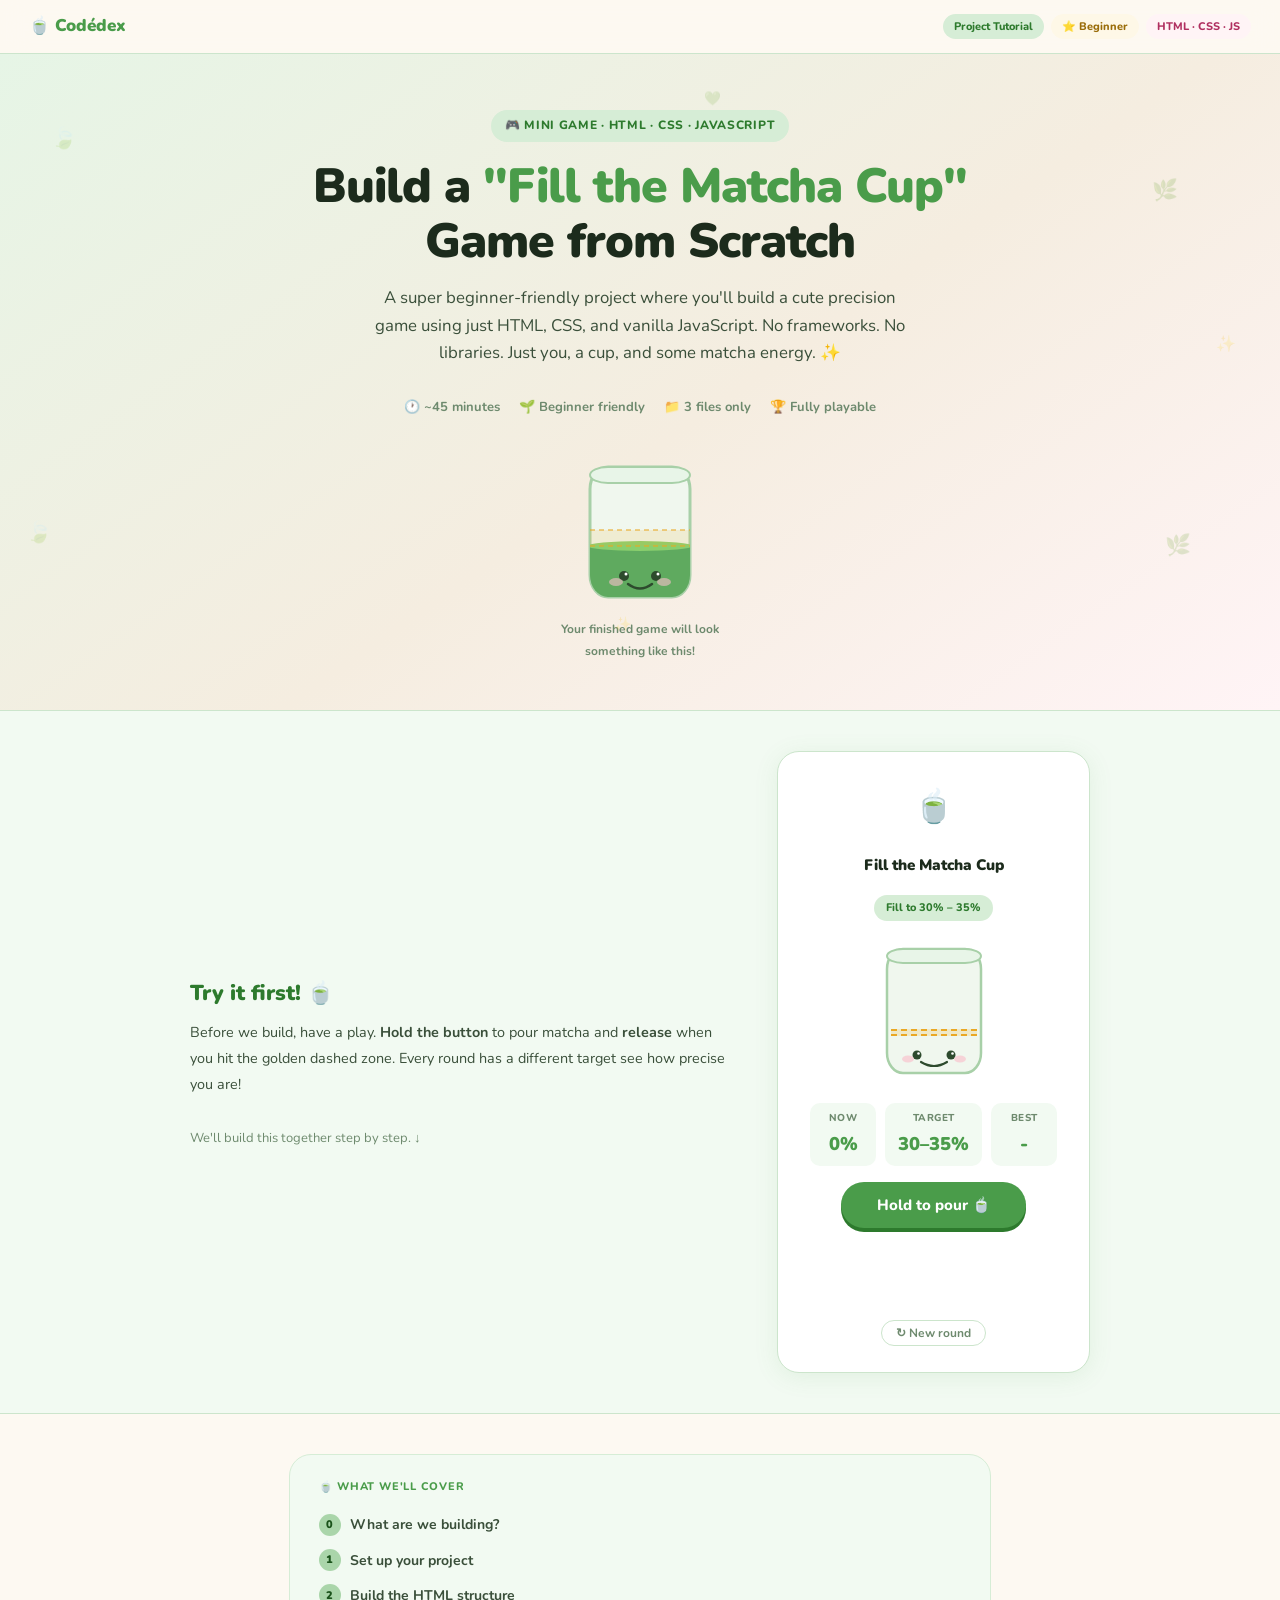
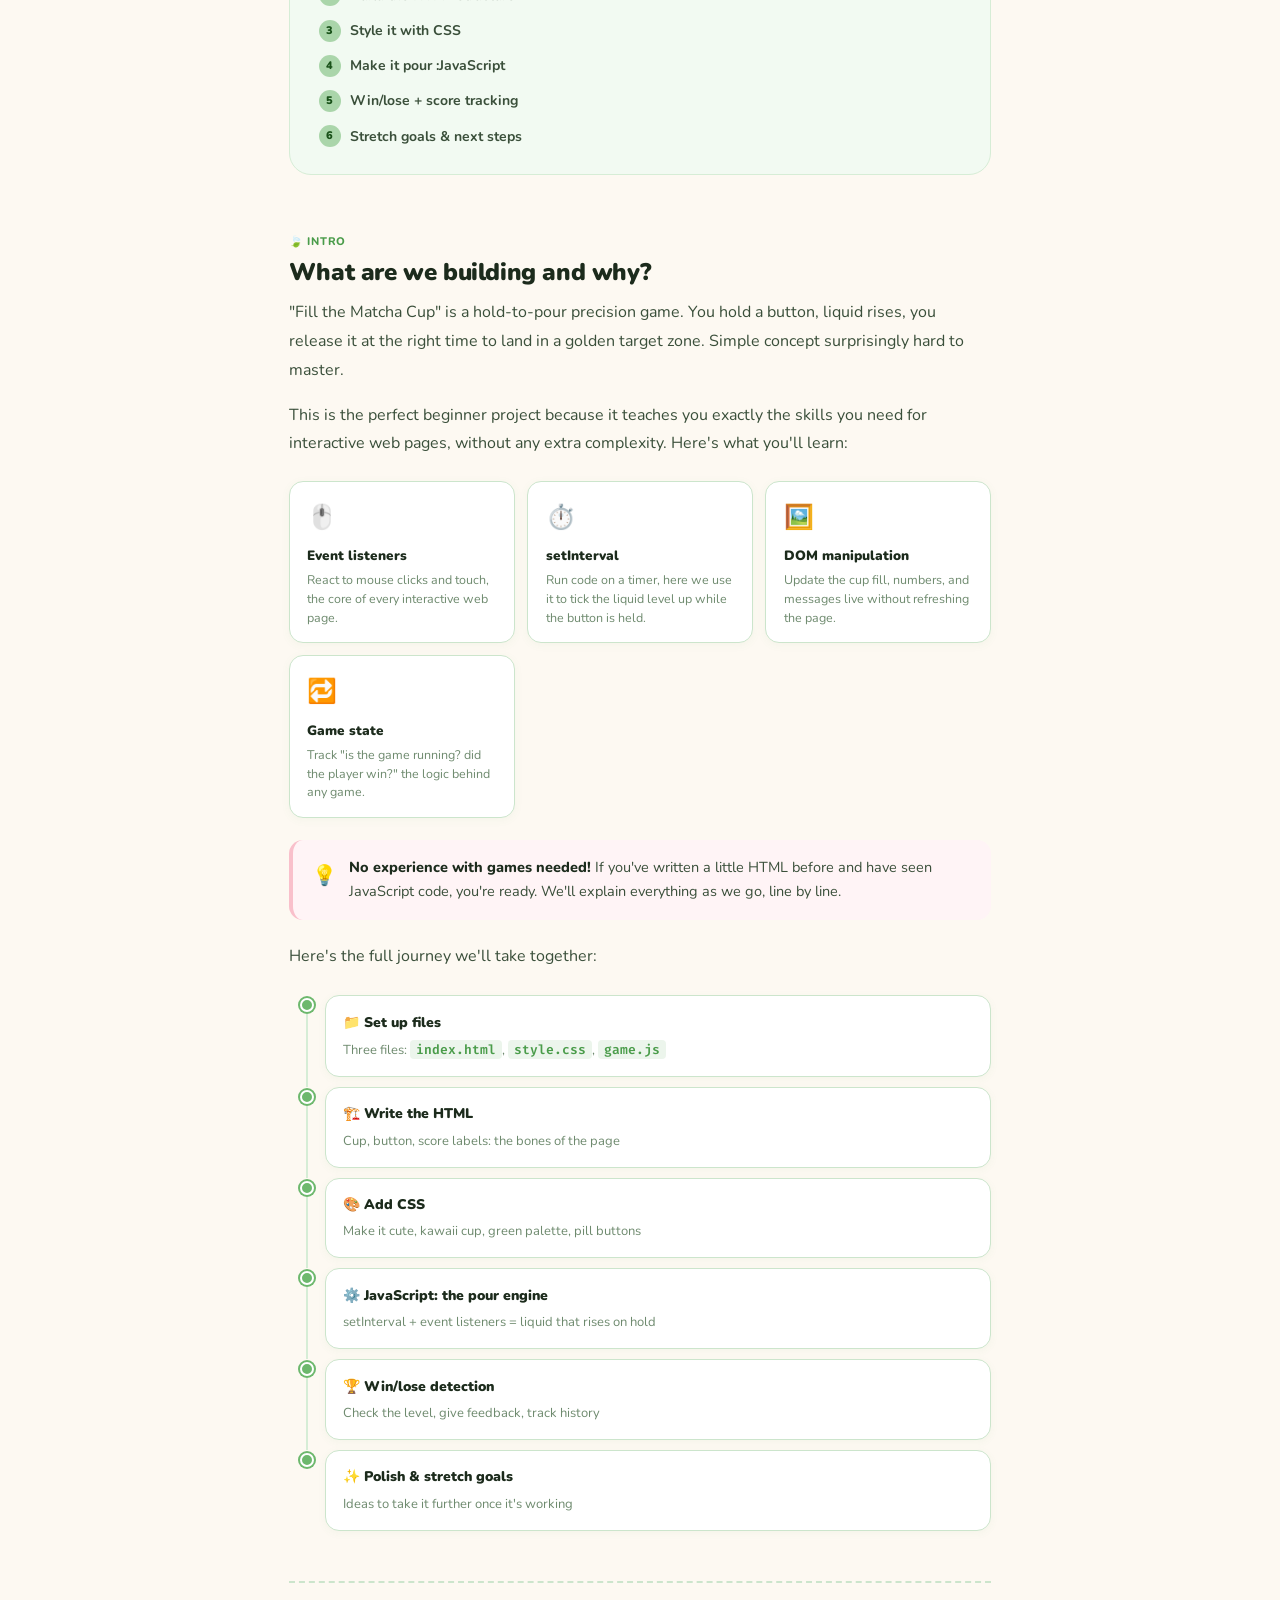
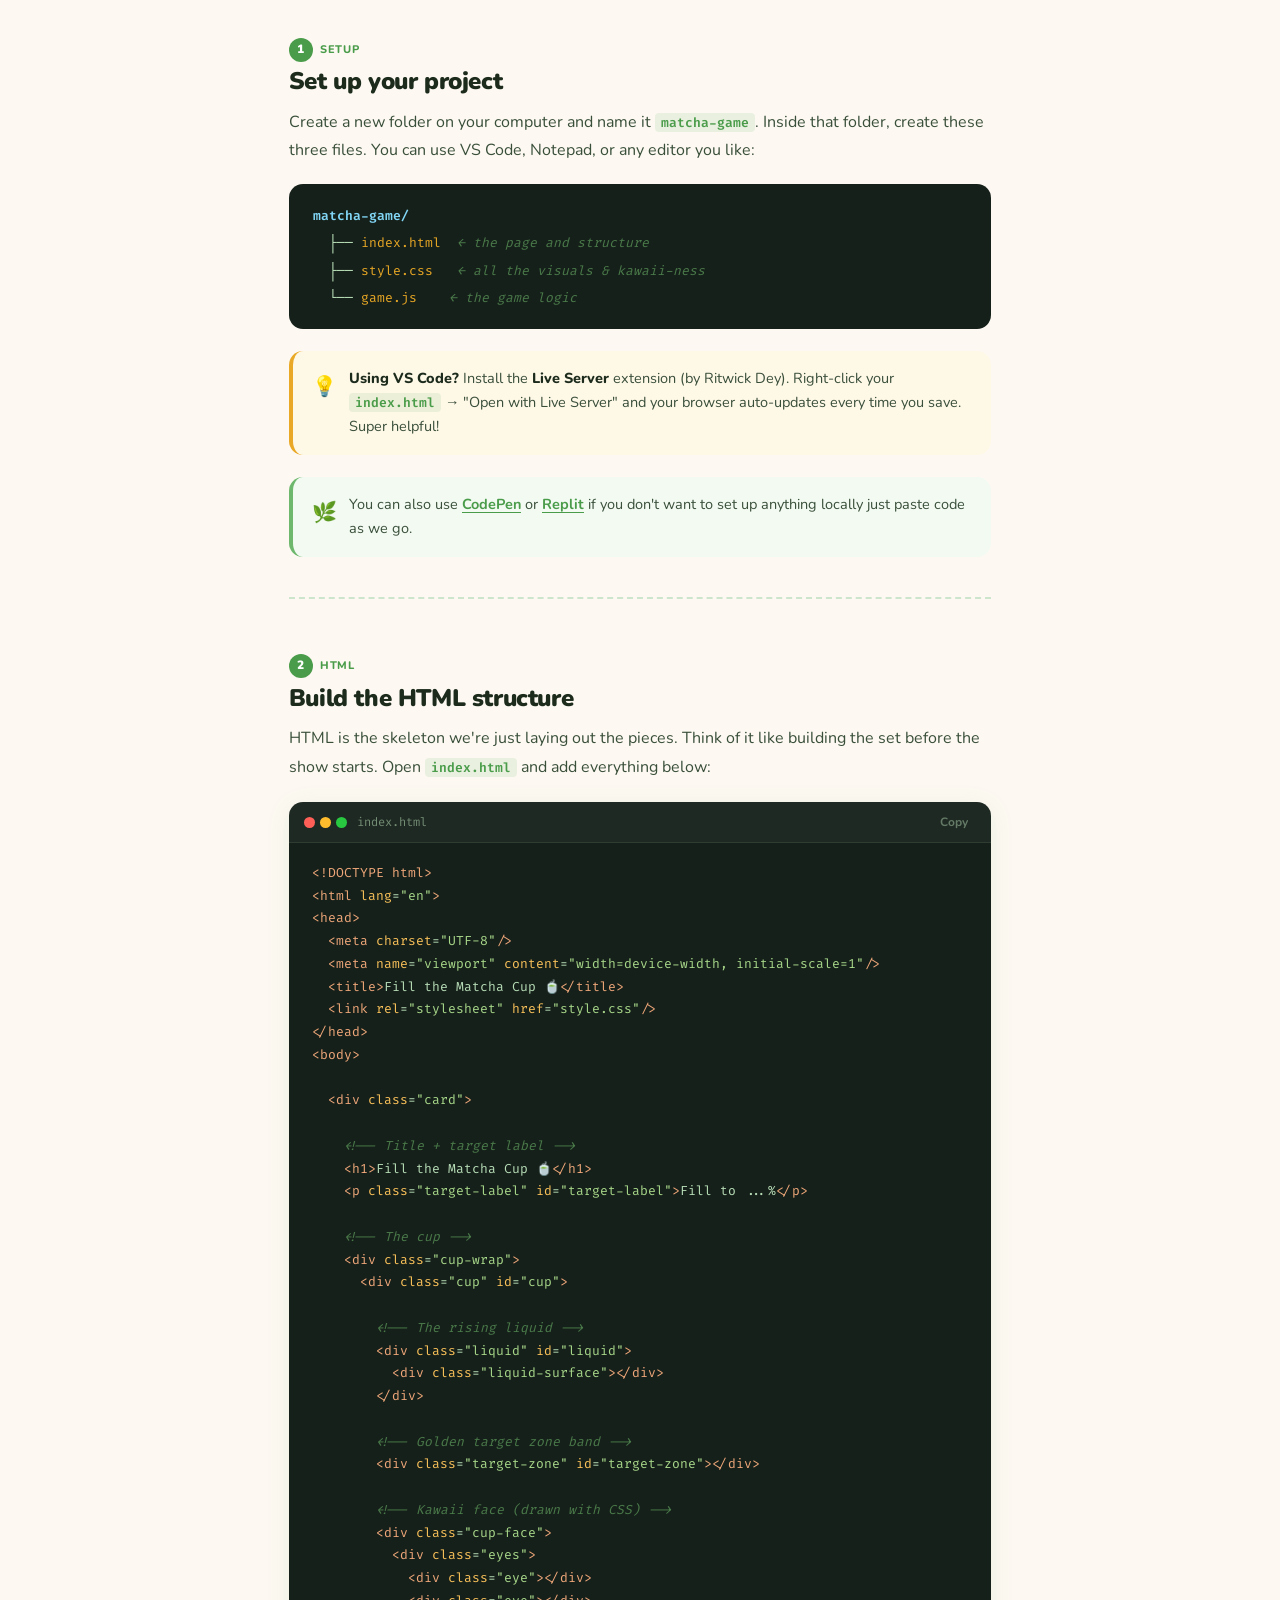
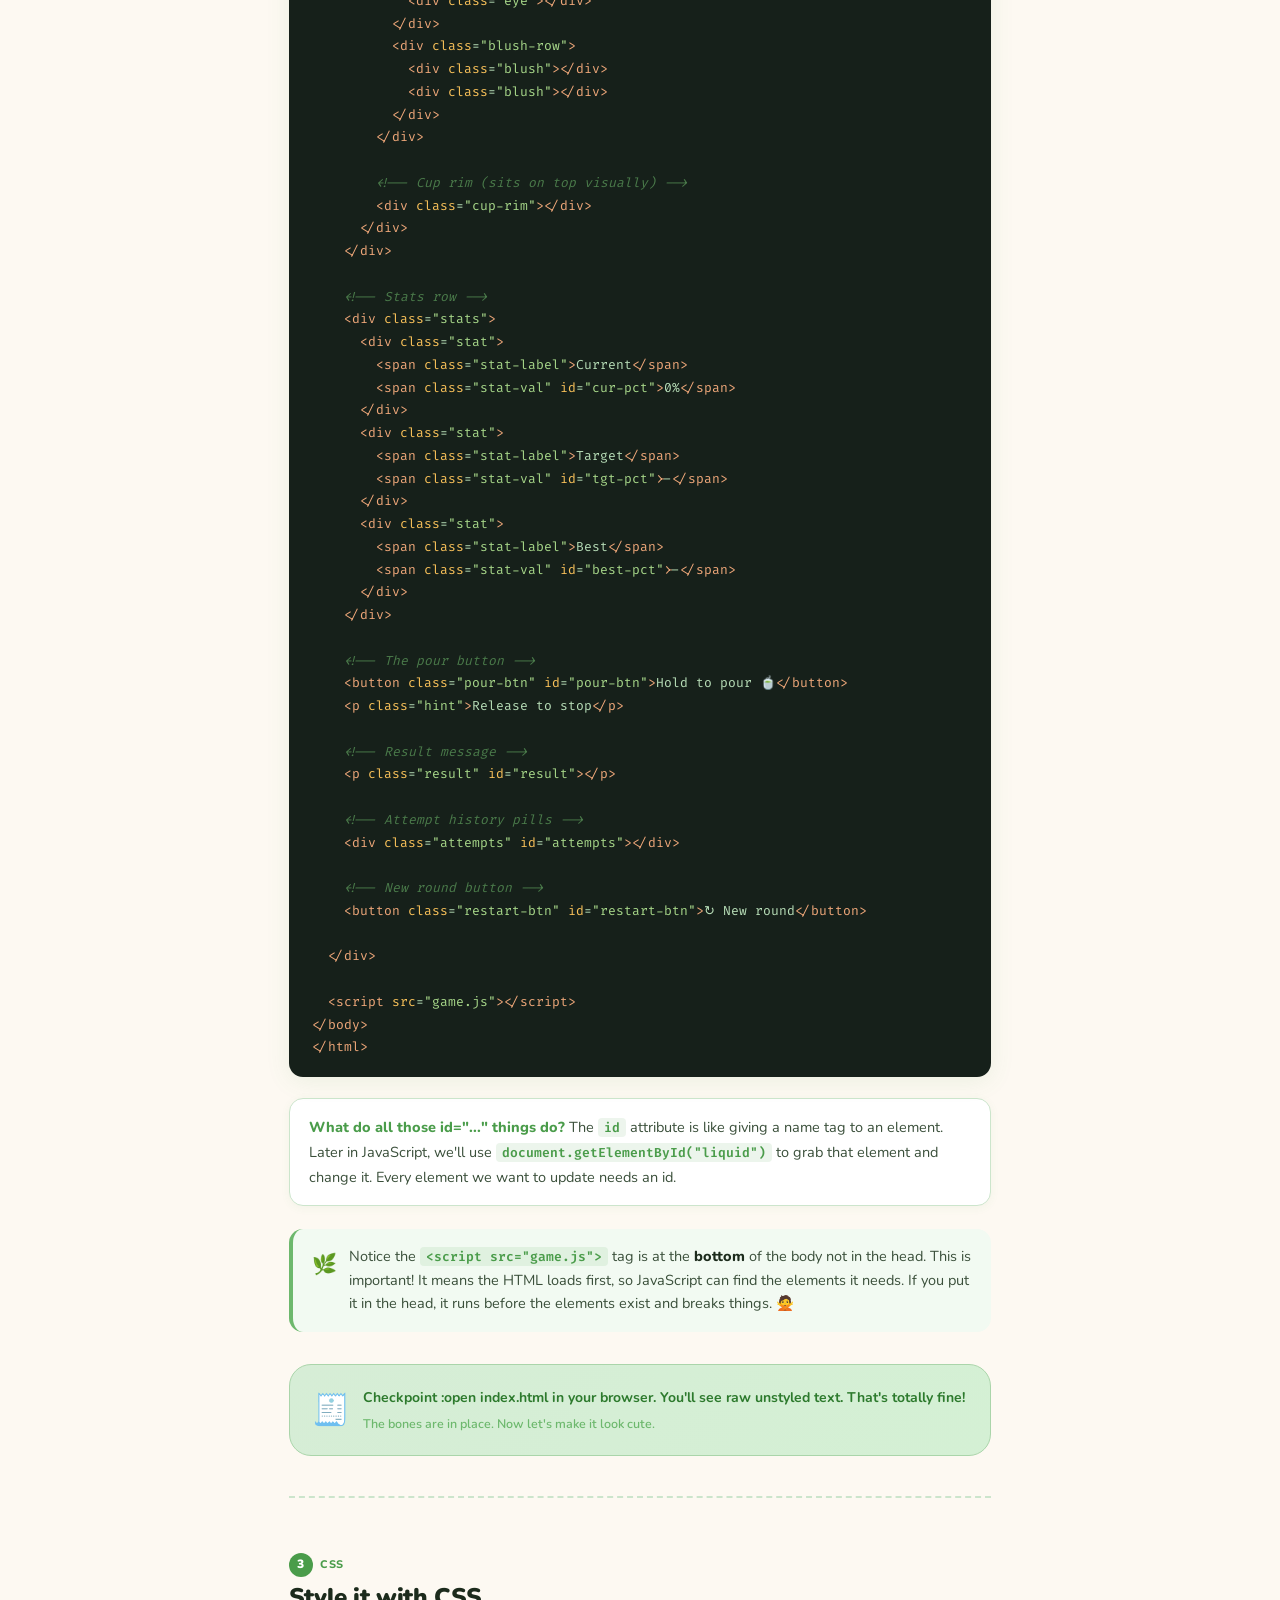
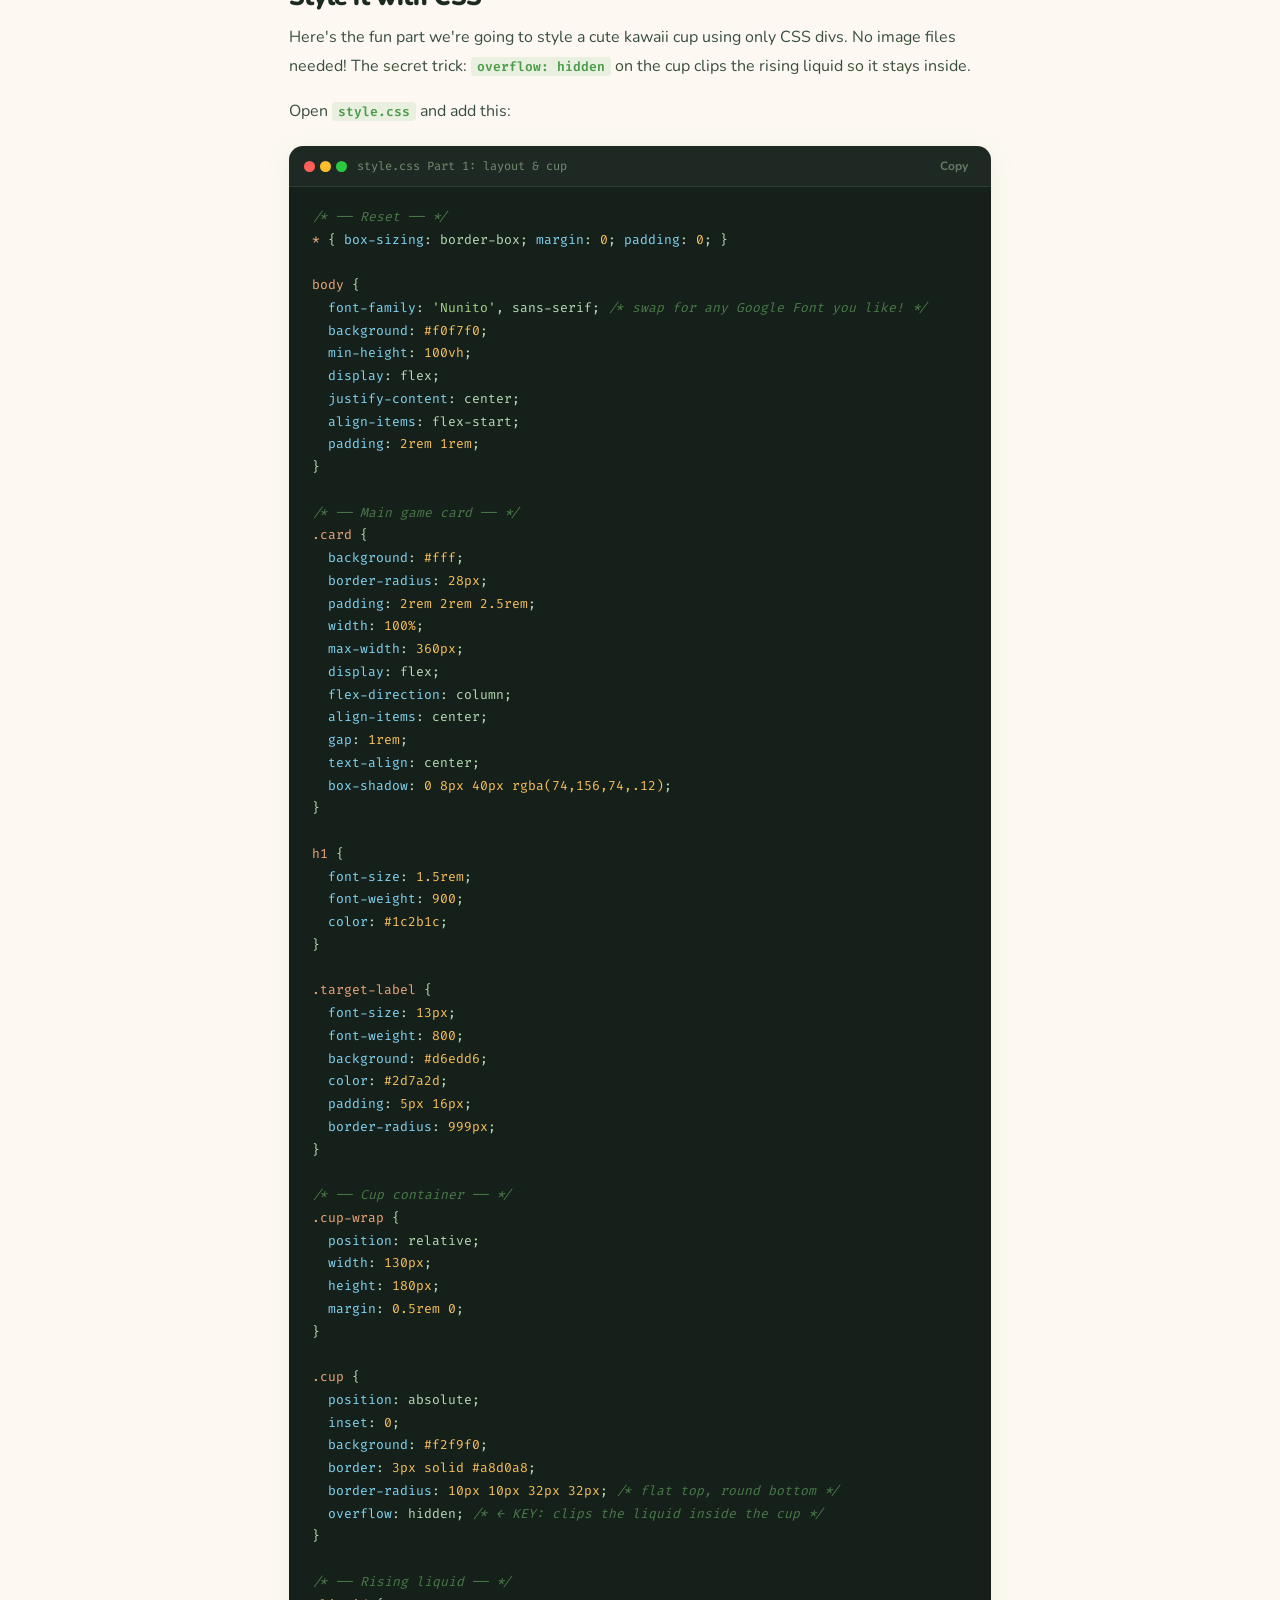
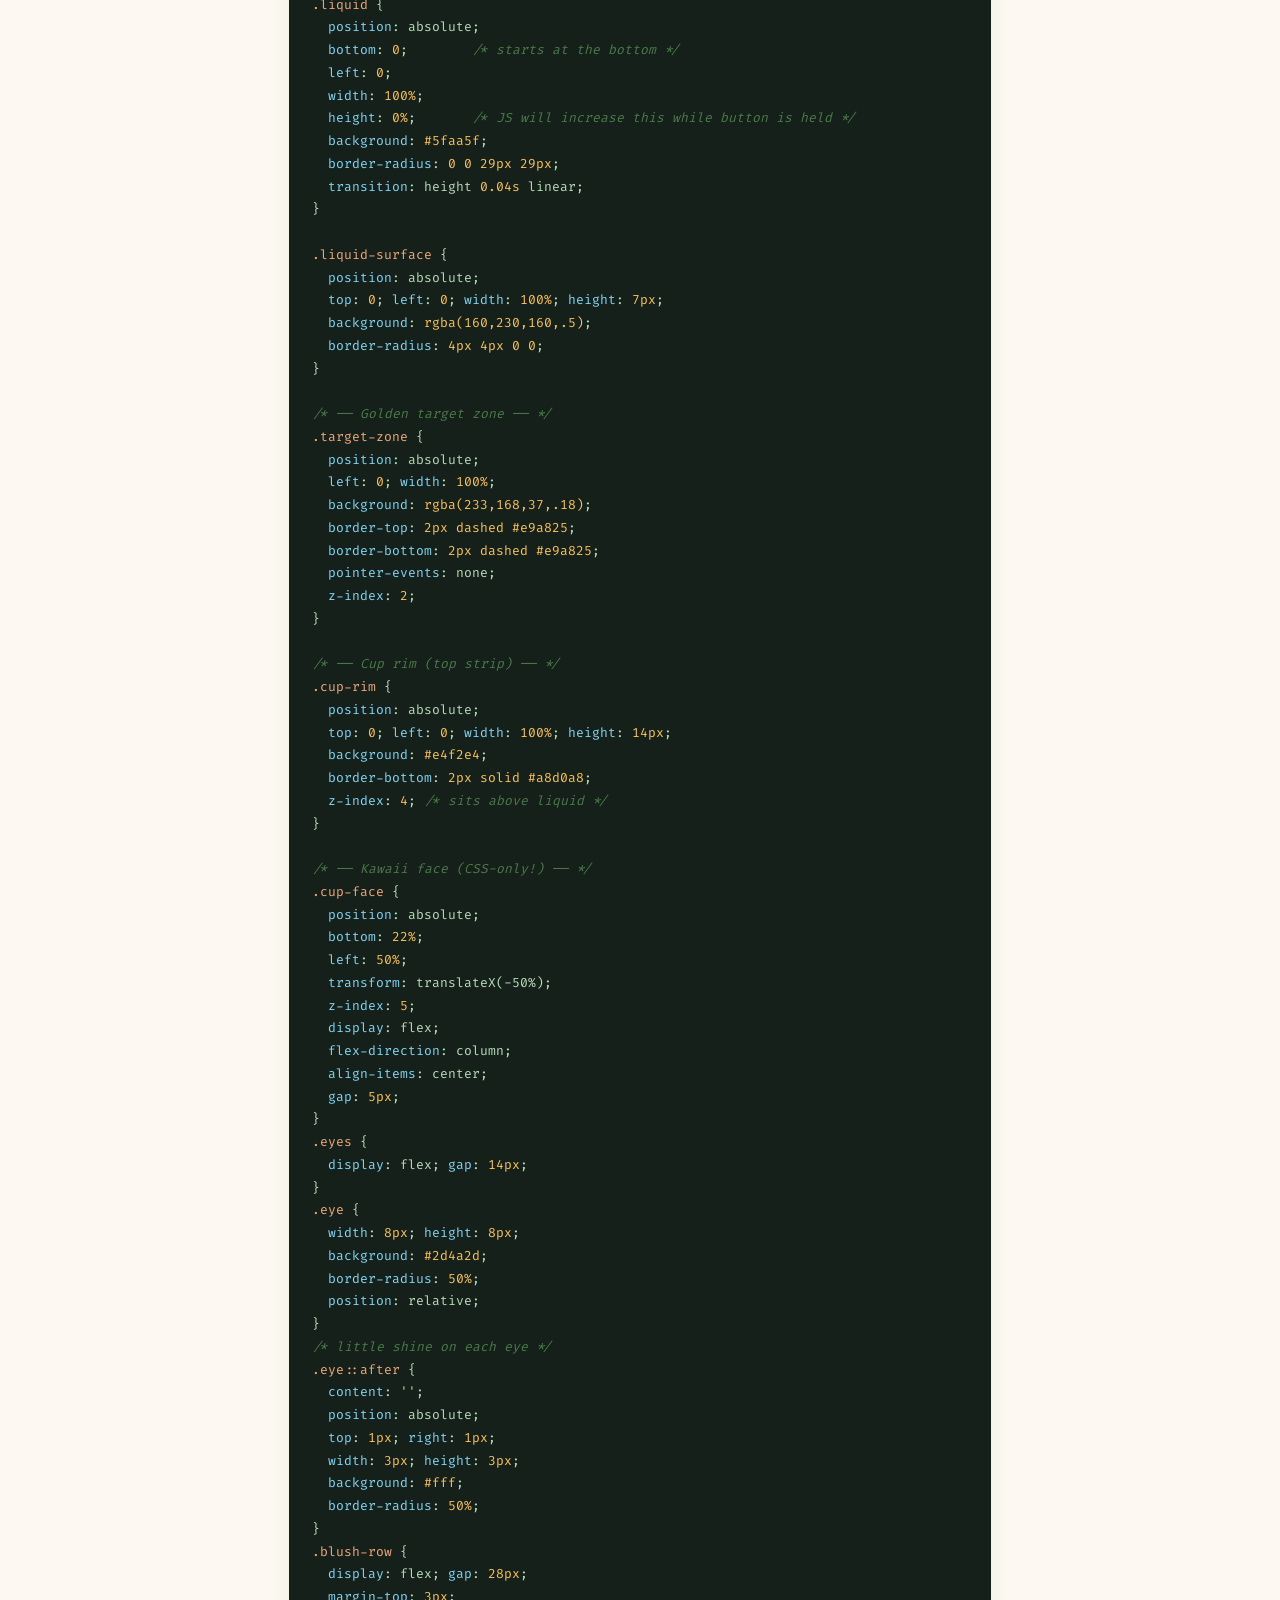
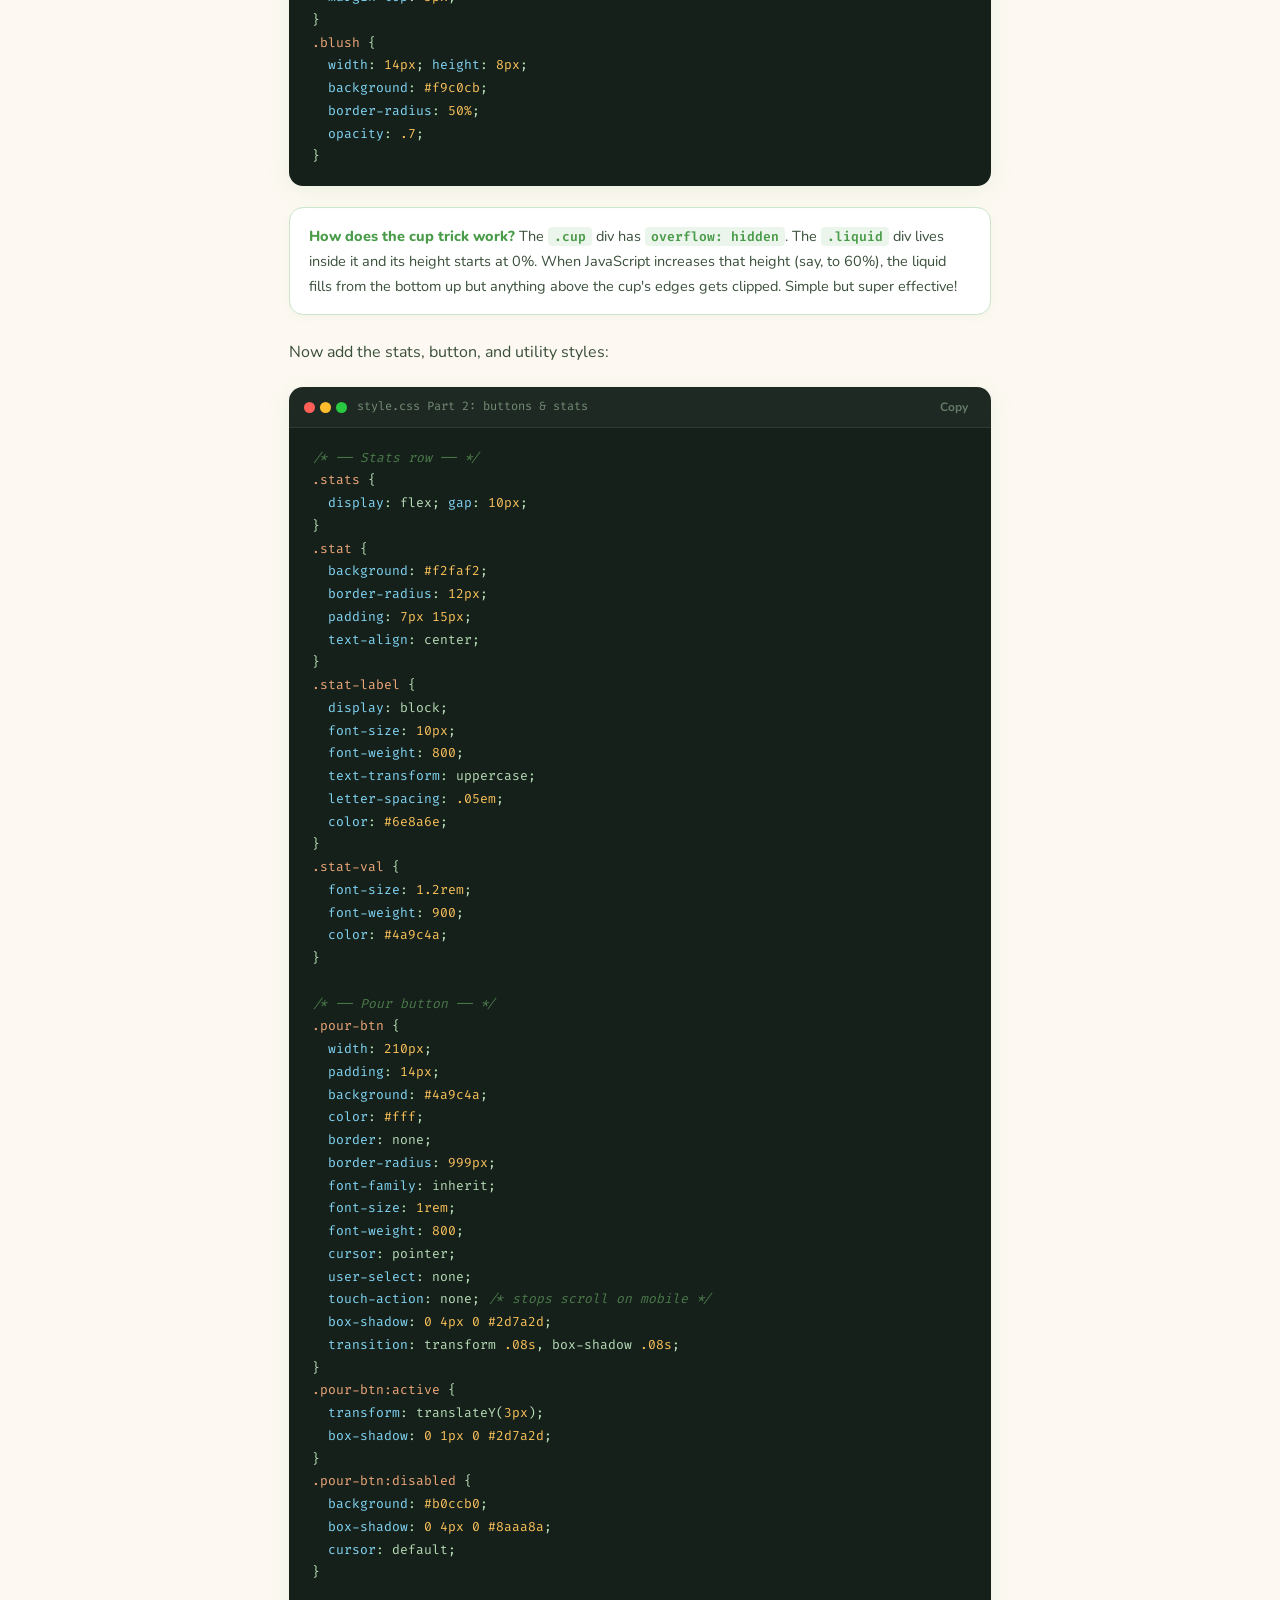
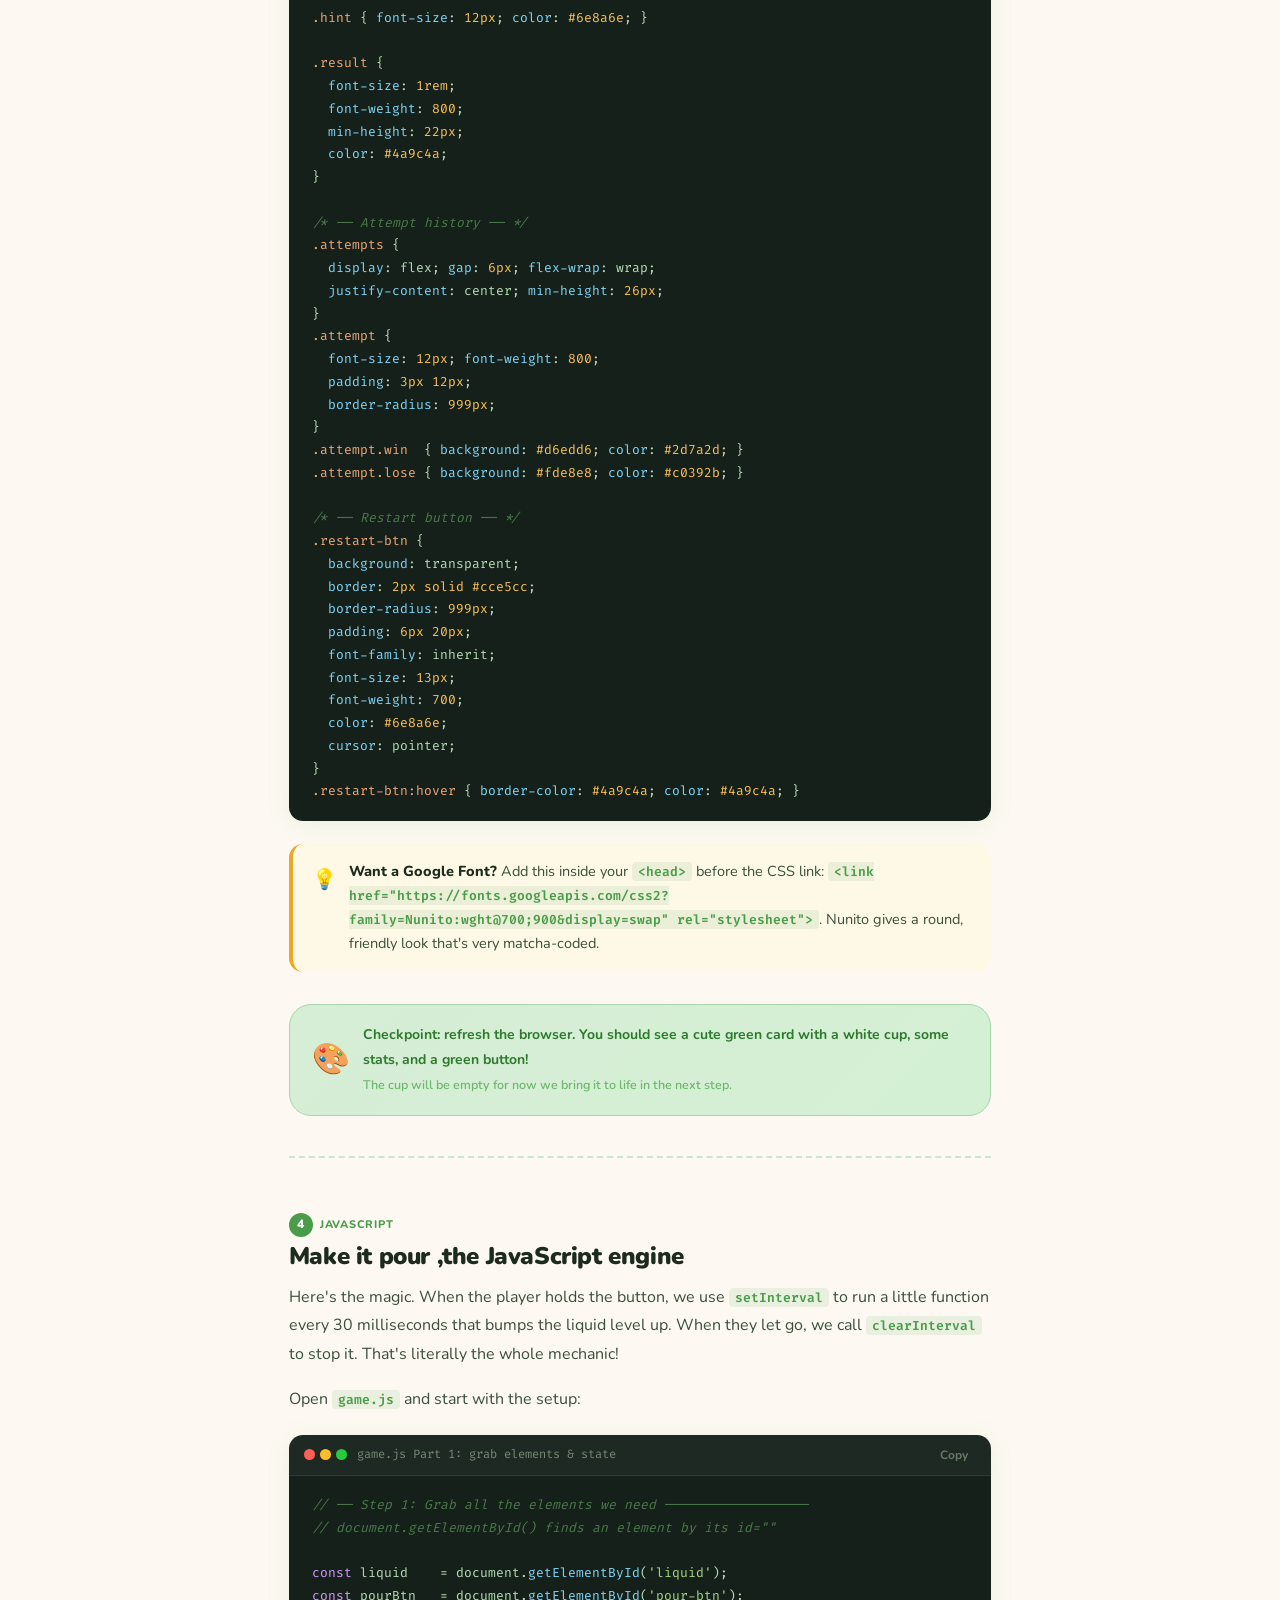
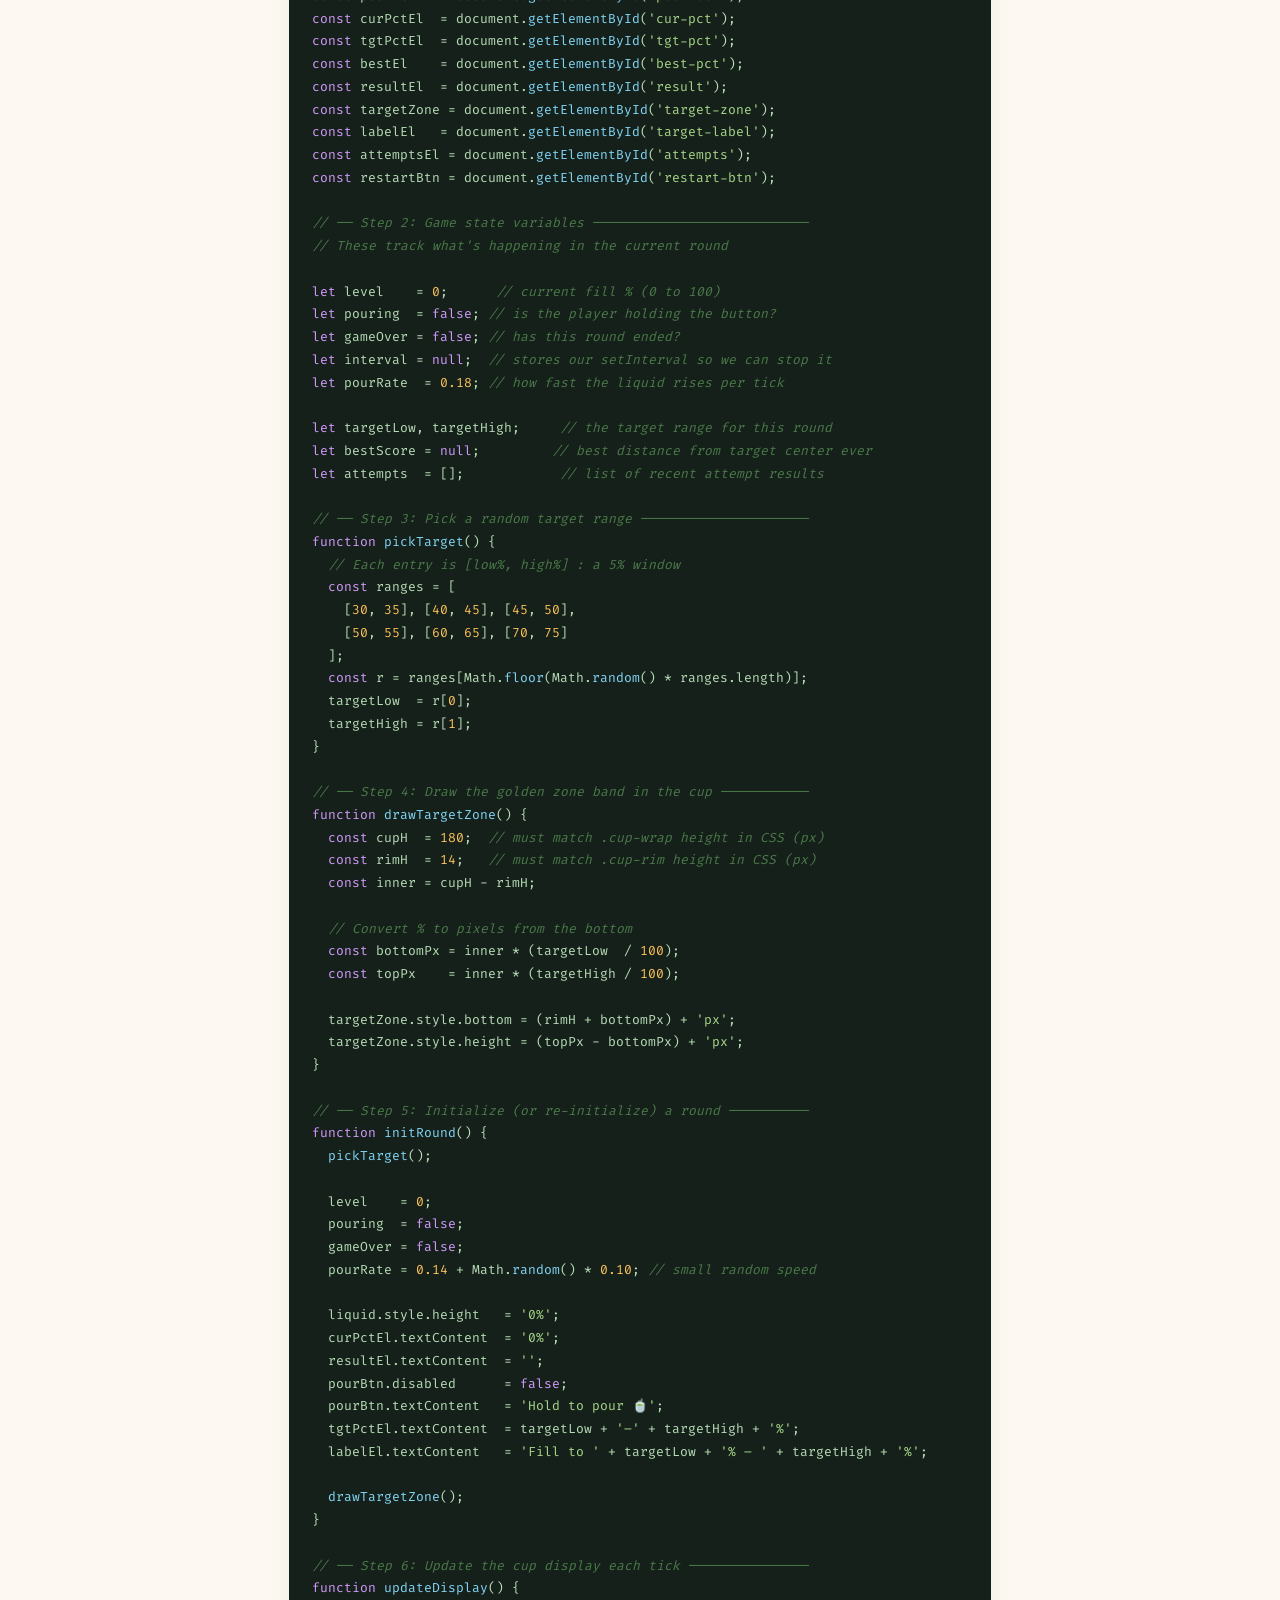
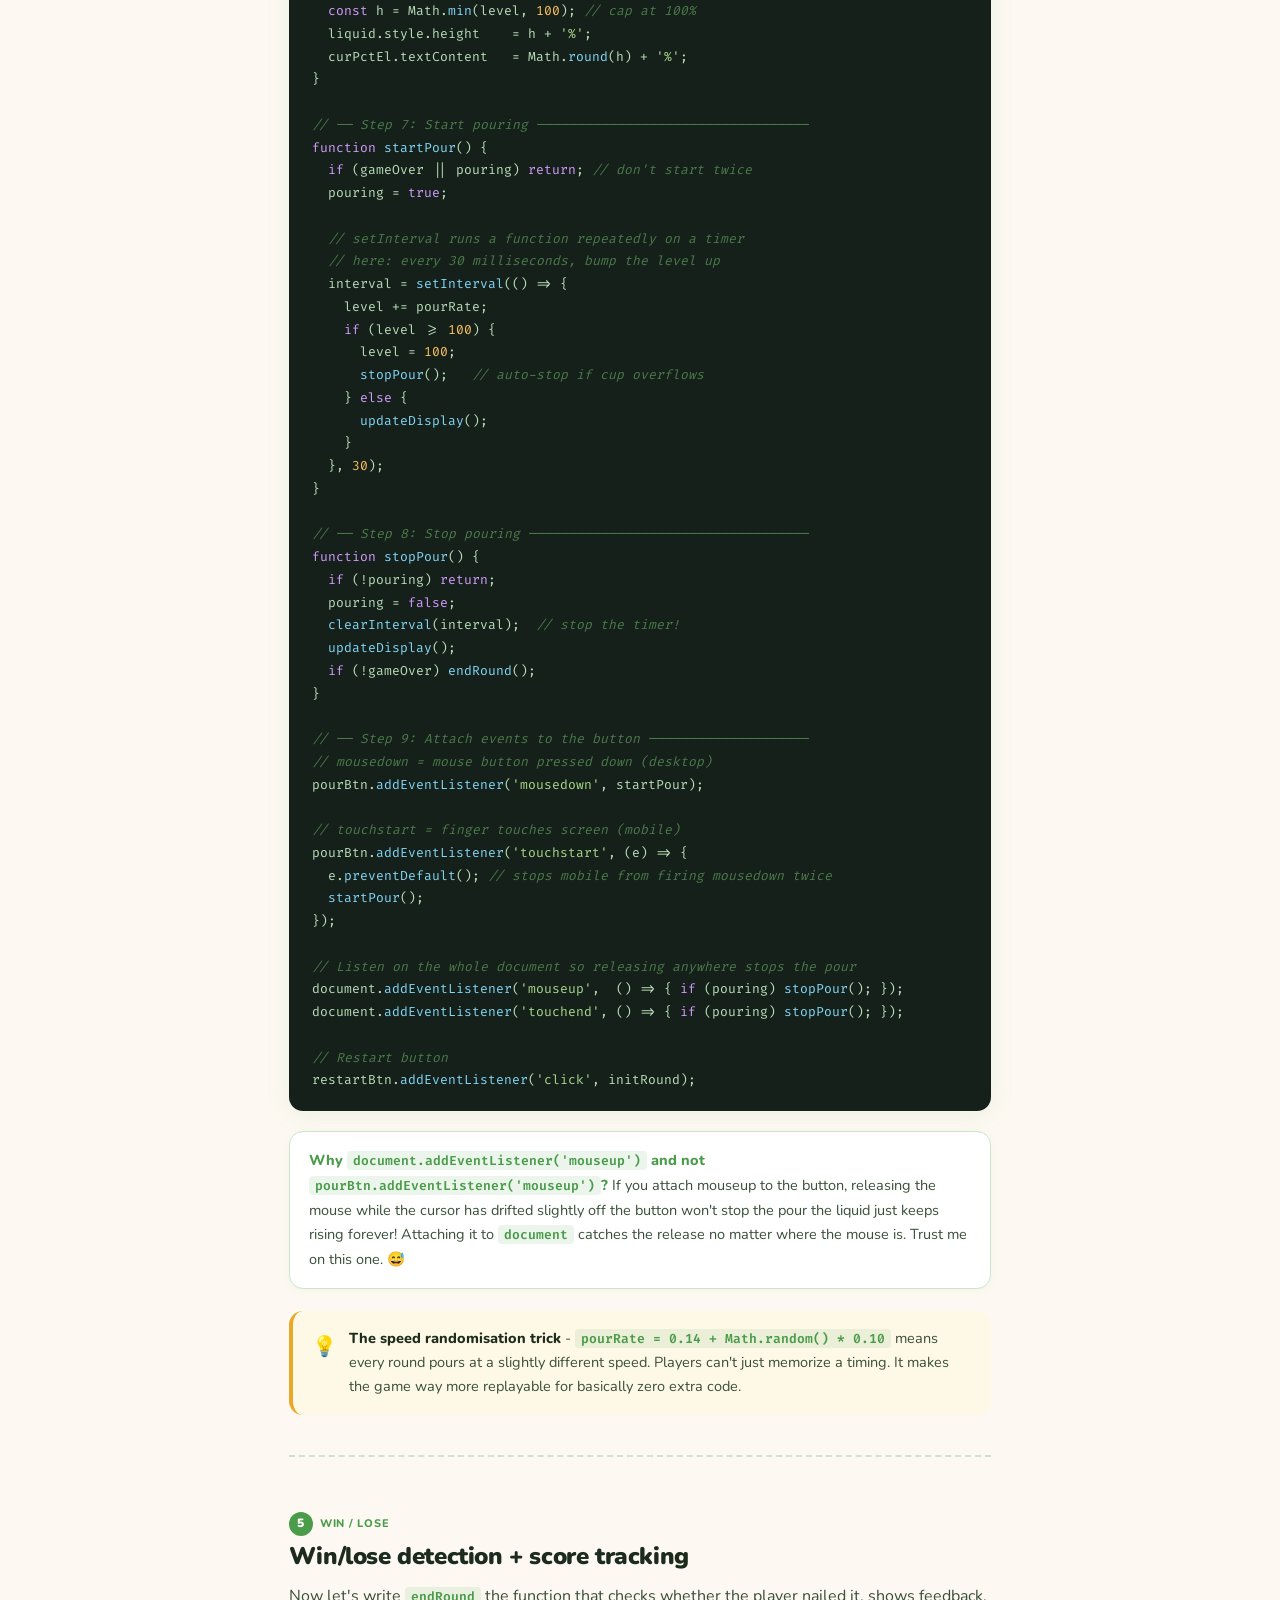
==== matcha-cup-tutorial.html @ 3cf4797d "Matcha Game" ====
<!DOCTYPE html>
<html lang="en">
<head>
<meta charset="UTF-8"/>
<meta name="viewport" content="width=device-width, initial-scale=1.0"/>
<title>Build a "Fill the Matcha Cup" Game · Codédex Tutorial</title>
<link rel="preconnect" href="https://fonts.googleapis.com"/>
<link rel="preconnect" href="https://fonts.gstatic.com" crossorigin/>
<link href="https://fonts.googleapis.com/css2?family=Nunito:ital,wght@0,400;0,600;0,700;0,800;0,900;1,700&family=Fira+Code:wght@400;500&display=swap" rel="stylesheet"/>
<style>
/* ── RESET ── */
*,*::before,*::after{box-sizing:border-box;margin:0;padding:0}
html{scroll-behavior:smooth}

/* ── TOKENS ── */
:root{
  --g0:#f2faf2;--g1:#d6edd6;--g2:#aad5aa;--g3:#6db86d;--g4:#4a9c4a;--g5:#2d7a2d;--g6:#1a521a;
  --cream:#fdf9f2;--parch:#f5ede0;--ink:#1c2b1c;--ink2:#3a4f3a;--muted:#6e8a6e;
  --gold:#e9a825;--goldp:#fef8e7;--pink:#f9c0cb;--pinkp:#fff4f6;
  --border:#cce5cc;--radius:14px;--radiuslg:22px;--radiuspill:999px;
  --shadow:0 4px 24px rgba(74,156,74,.10);
  --codbg:#16201a;--codtx:#b8deb8;
}

body{font-family:'Nunito',sans-serif;background:var(--cream);color:var(--ink);line-height:1.8;font-size:16px}

/* ── NAV ── */
.nav{
  position:sticky;top:0;z-index:200;
  background:rgba(253,249,242,.93);backdrop-filter:blur(14px);
  border-bottom:1.5px solid var(--border);
  display:flex;align-items:center;justify-content:space-between;
  padding:0 1.8rem;height:54px;
}
.nav-brand{font-size:17px;font-weight:900;color:var(--g4);display:flex;align-items:center;gap:6px}
.nav-chips{display:flex;gap:7px}
.chip{font-size:11px;font-weight:800;padding:3px 11px;border-radius:var(--radiuspill)}
.chip-g{background:var(--g1);color:var(--g5)}
.chip-gold{background:var(--goldp);color:#9a6d0a}
.chip-pink{background:var(--pinkp);color:#b03060}

/* ── HERO ── */
.hero{
  background:linear-gradient(145deg,#e6f5e6 0%,var(--parch) 55%,#fff4f6 100%);
  padding:3.5rem 2rem 3rem;text-align:center;
  border-bottom:1.5px solid var(--border);
  position:relative;overflow:hidden;
}
.floaties{position:absolute;inset:0;pointer-events:none;overflow:hidden}
.fl{position:absolute;font-size:1.3rem;opacity:.18;animation:fl 9s ease-in-out infinite}
@keyframes fl{0%,100%{transform:translateY(0) rotate(0deg)}50%{transform:translateY(-14px) rotate(15deg)}}
.hero-eyebrow{
  display:inline-flex;align-items:center;gap:7px;
  font-size:12px;font-weight:800;letter-spacing:.06em;text-transform:uppercase;
  background:var(--g1);color:var(--g5);border-radius:var(--radiuspill);
  padding:5px 14px;margin-bottom:1.1rem;
}
.hero h1{
  font-size:clamp(2rem,5vw,3rem);font-weight:900;line-height:1.15;
  color:var(--ink);letter-spacing:-1px;margin-bottom:.9rem;
}
.hero h1 em{font-style:normal;color:var(--g4)}
.hero-sub{font-size:1.05rem;color:var(--ink2);max-width:540px;margin:0 auto 1.8rem;line-height:1.65}
.hero-meta{display:flex;justify-content:center;gap:1.2rem;flex-wrap:wrap;font-size:13px;color:var(--muted);font-weight:700}
.hero-meta span{display:flex;align-items:center;gap:5px}

/* ── KAWAII CUP (SVG animated) ── */
.cup-hero{margin:2rem auto 0;width:160px;display:flex;flex-direction:column;align-items:center;gap:.5rem}
.cup-hero p{font-size:12px;color:var(--muted);font-weight:700}

/* ── LIVE DEMO STRIP ── */
.demo-strip{background:var(--g0);border-bottom:1.5px solid var(--border);padding:2.5rem 2rem}
.demo-strip-inner{max-width:900px;margin:0 auto;display:flex;align-items:center;gap:3rem;flex-wrap:wrap}
.demo-copy{flex:1;min-width:220px}
.demo-copy h2{font-size:1.35rem;font-weight:900;color:var(--g5);margin-bottom:.5rem}
.demo-copy p{font-size:.9rem;color:var(--ink2)}
.demo-card{
  flex:0 0 auto;background:#fff;border:1.5px solid var(--border);
  border-radius:var(--radiuslg);padding:1.6rem 2rem;
  box-shadow:var(--shadow);min-width:270px;
  display:flex;flex-direction:column;align-items:center;gap:1rem;
}
.dc-title{font-size:.95rem;font-weight:900;color:var(--ink)}
.dc-badge{font-size:11px;font-weight:800;background:var(--g1);color:var(--g5);border-radius:var(--radiuspill);padding:3px 12px}

/* cup in demo */
.cup-wrap{position:relative;width:110px;height:150px}
.cup-svg-wrap{width:110px;height:150px;position:relative}
.cup-inner-liquid{
  position:absolute;bottom:14px;left:12px;right:12px;
  height:0%;background:linear-gradient(180deg,#8acf6e 0%,#4a9c4a 100%);
  border-radius:0 0 18px 18px;transition:height .04s linear;overflow:hidden;
}
.liquid-shimmer{position:absolute;top:0;left:0;width:100%;height:6px;background:rgba(200,255,200,.5);border-radius:3px 3px 0 0}
.target-band{
  position:absolute;left:12px;right:12px;
  background:rgba(233,168,37,.18);
  border-top:2px dashed var(--gold);border-bottom:2px dashed var(--gold);
  pointer-events:none;z-index:3;
}

.dc-stats{display:flex;gap:9px}
.dc-stat{background:var(--g0);border-radius:10px;padding:6px 13px;text-align:center;min-width:66px}
.dc-stat-label{font-size:10px;font-weight:800;color:var(--muted);text-transform:uppercase;letter-spacing:.05em}
.dc-stat-val{font-size:1.15rem;font-weight:900;color:var(--g4)}

.pour-btn{
  width:185px;padding:13px;
  background:var(--g4);color:#fff;
  border:none;border-radius:var(--radiuspill);
  font-family:'Nunito',sans-serif;font-size:15px;font-weight:800;
  cursor:pointer;user-select:none;touch-action:none;
  box-shadow:0 4px 0 var(--g5);
  transition:transform .08s,box-shadow .08s;
}
.pour-btn:active{transform:translateY(3px);box-shadow:0 1px 0 var(--g5)}
.pour-btn:disabled{background:#b0ccb0;box-shadow:0 4px 0 #8aaa8a;cursor:default}
.dc-result{font-size:14px;font-weight:800;min-height:20px;text-align:center;color:var(--g4)}
.dc-attempts{display:flex;gap:6px;flex-wrap:wrap;justify-content:center;min-height:24px}
.ap{font-size:11px;font-weight:800;padding:3px 10px;border-radius:var(--radiuspill)}
.ap.win{background:var(--g1);color:var(--g5)}
.ap.lose{background:#fde8e8;color:#c0392b}
.dc-new{
  font-size:12px;font-weight:700;color:var(--muted);
  background:transparent;border:1.5px solid var(--border);
  border-radius:var(--radiuspill);padding:4px 14px;cursor:pointer;font-family:'Nunito',sans-serif;
}
.dc-new:hover{border-color:var(--g4);color:var(--g4)}

/* ── PAGE LAYOUT ── */
.page{max-width:760px;margin:0 auto;padding:0 1.8rem 5rem}

/* ── TOC ── */
.toc{
  background:var(--g0);border:1.5px solid var(--g1);
  border-radius:var(--radiuslg);padding:1.4rem 1.8rem;
  margin:2.5rem 0;
}
.toc h3{font-size:11px;font-weight:800;color:var(--g4);text-transform:uppercase;letter-spacing:.07em;margin-bottom:.8rem}
.toc ol{list-style:none;display:flex;flex-direction:column;gap:4px}
.toc ol li a{
  font-size:14px;font-weight:700;color:var(--ink2);text-decoration:none;
  display:flex;align-items:center;gap:9px;padding:3px 0;
}
.toc ol li a:hover{color:var(--g4)}
.toc-num{
  font-size:11px;font-weight:900;width:22px;height:22px;
  border-radius:50%;background:var(--g2);color:var(--g6);
  display:flex;align-items:center;justify-content:center;flex-shrink:0;
}

/* ── SECTIONS ── */
section{margin-top:3.2rem;scroll-margin-top:66px}
.eyebrow{
  display:inline-flex;align-items:center;gap:7px;
  font-size:11px;font-weight:800;color:var(--g4);
  text-transform:uppercase;letter-spacing:.07em;margin-bottom:.3rem;
}
.step-dot{
  width:24px;height:24px;border-radius:50%;
  background:var(--g4);color:#fff;
  font-size:12px;font-weight:900;
  display:flex;align-items:center;justify-content:center;
}
h2.sh{font-size:1.5rem;font-weight:900;color:var(--ink);letter-spacing:-.4px;margin-bottom:.7rem;line-height:1.25}
p.body{color:var(--ink2);margin-bottom:1rem}
p.body:last-child{margin-bottom:0}
a.link{color:var(--g4);font-weight:700;text-decoration:underline;text-underline-offset:3px}

/* ── CALLOUTS ── */
.callout{border-radius:var(--radius);padding:1rem 1.2rem;margin:1.4rem 0;display:flex;gap:12px;align-items:flex-start}
.callout-icon{font-size:1.25rem;flex-shrink:0;margin-top:2px}
.callout-body{font-size:14.5px;color:var(--ink2);line-height:1.65}
.callout-body strong{color:var(--ink);font-weight:800}
.callout.tip{background:var(--goldp);border-left:4px solid var(--gold)}
.callout.note{background:var(--g0);border-left:4px solid var(--g3)}
.callout.yay{background:var(--pinkp);border-left:4px solid var(--pink)}

/* ── FILE TREE ── */
.file-tree{
  background:var(--codbg);border-radius:var(--radius);
  padding:1.1rem 1.5rem;font-family:'Fira Code',monospace;
  font-size:13px;color:var(--codtx);line-height:2.1;margin:1.2rem 0;
}
.ft-dir{color:#82d7f7;font-weight:600}
.ft-new{color:var(--gold)}
.ft-cmt{color:#4a7a4a;font-style:italic}

/* ── CODE BLOCKS ── */
.cblock{
  position:relative;background:var(--codbg);
  border-radius:var(--radius);margin:1.3rem 0;
  overflow:hidden;box-shadow:var(--shadow);
}
.cblock-top{
  display:flex;align-items:center;justify-content:space-between;
  padding:9px 15px;background:rgba(255,255,255,.04);
  border-bottom:1px solid rgba(180,220,180,.1);
}
.c-dots{display:flex;gap:5px}
.c-dot{width:11px;height:11px;border-radius:50%}
.c-dot:nth-child(1){background:#ff5f57}
.c-dot:nth-child(2){background:#ffbd2e}
.c-dot:nth-child(3){background:#28c840}
.c-fname{font-family:'Fira Code',monospace;font-size:12px;color:rgba(184,222,184,.55);display:flex;align-items:center;gap:10px}
.c-copy{
  font-size:12px;font-weight:700;color:rgba(184,222,184,.45);
  background:transparent;border:none;cursor:pointer;
  font-family:'Nunito',sans-serif;padding:3px 8px;border-radius:4px;transition:color .15s;
}
.c-copy:hover{color:var(--codtx)}
pre{
  font-family:'Fira Code',monospace;font-size:13px;line-height:1.75;
  color:var(--codtx);padding:1.15rem 1.45rem;overflow-x:auto;margin:0;
}
/* syntax */
.kw{color:#d49bff}.fn{color:#82d7f7}.str{color:#a8d88a}
.cm{color:#4a7a4a;font-style:italic}.nm{color:#fac25a}
.tg{color:#f0a87a}.at{color:#fac25a}.vl{color:#a8d88a}
.pp{color:#82d7f7}.sl{color:#f0a87a}

/* ── EXPLAIN CARD ── */
.exp{
  background:#fff;border:1.5px solid var(--border);border-radius:var(--radius);
  padding:1rem 1.2rem;margin:1rem 0 1.4rem;font-size:14.5px;color:var(--ink2);
  box-shadow:0 2px 10px rgba(74,156,74,.06);line-height:1.7;
}
.exp strong{color:var(--g4);font-weight:800}

/* ── CHECKPOINT ── */
.check{
  background:linear-gradient(135deg,var(--g1),#d4f0d4);
  border:1.5px solid var(--g2);border-radius:var(--radiuslg);
  padding:1.1rem 1.4rem;margin:2rem 0;
  display:flex;align-items:center;gap:13px;
}
.check-icon{font-size:1.9rem;flex-shrink:0}
.check-body{font-size:14px;font-weight:700;color:var(--g5)}
.check-body span{display:block;font-size:12.5px;font-weight:600;color:var(--g3);margin-top:2px}

/* ── CONCEPT GRID ── */
.cg{display:grid;grid-template-columns:repeat(auto-fit,minmax(175px,1fr));gap:12px;margin:1.4rem 0}
.cc{background:#fff;border:1.5px solid var(--border);border-radius:var(--radius);padding:.9rem 1.1rem;box-shadow:0 2px 10px rgba(74,156,74,.05)}
.cc .ic{font-size:1.5rem;margin-bottom:5px}
.cc h4{font-size:13.5px;font-weight:900;color:var(--ink);margin-bottom:3px}
.cc p{font-size:12.5px;color:var(--muted);margin:0;line-height:1.5}

/* ── INLINE CODE ── */
code{
  font-family:'Fira Code',monospace;font-size:13px;
  background:rgba(74,156,74,.1);color:var(--g4);
  padding:1px 6px;border-radius:4px;font-weight:600;
}

/* ── DIVIDER ── */
hr.div{border:none;border-top:2px dashed var(--border);margin:2.5rem 0}

/* ── STEP GRID (what we build) ── */
.step-grid{display:flex;flex-direction:column;gap:0;margin:1.5rem 0}
.step-row{display:flex;gap:0;align-items:stretch}
.step-line{width:36px;flex-shrink:0;display:flex;flex-direction:column;align-items:center}
.step-line-dot{width:14px;height:14px;border-radius:50%;background:var(--g3);margin-top:3px;flex-shrink:0;border:2px solid #fff;box-shadow:0 0 0 2px var(--g3)}
.step-line-bar{width:2px;background:var(--g1);flex:1;margin-top:2px}
.step-content{flex:1;background:#fff;border:1.5px solid var(--border);border-radius:var(--radius);padding:.85rem 1.1rem;margin-bottom:10px;box-shadow:0 2px 8px rgba(74,156,74,.05)}
.step-content h4{font-size:14px;font-weight:900;color:var(--ink);margin-bottom:3px}
.step-content p{font-size:13px;color:var(--muted);margin:0}
.step-row:last-child .step-line-bar{display:none}

/* ── FINAL BANNER ── */
.finale{
  background:linear-gradient(135deg,var(--g4) 0%,var(--g5) 100%);
  border-radius:var(--radiuslg);padding:2.4rem 2rem;text-align:center;
  color:#fff;margin-top:3rem;
}
.finale h2{font-size:1.7rem;font-weight:900;margin-bottom:.5rem}
.finale p{color:rgba(255,255,255,.82);max-width:460px;margin:0 auto 1.4rem;font-size:.9rem}
.finale-tags{display:flex;justify-content:center;gap:7px;flex-wrap:wrap}
.ftag{font-size:12px;font-weight:700;background:rgba(255,255,255,.15);border:1.5px solid rgba(255,255,255,.3);border-radius:var(--radiuspill);padding:4px 13px;color:#fff}

/* ── STRETCH GRID ── */
.stretch-grid{display:grid;grid-template-columns:repeat(auto-fit,minmax(200px,1fr));gap:12px;margin:1.4rem 0}
.sc{background:#fff;border:1.5px solid var(--border);border-radius:var(--radius);padding:1rem 1.1rem}
.sc .ic{font-size:1.4rem;margin-bottom:6px}
.sc h4{font-size:13.5px;font-weight:900;color:var(--ink);margin-bottom:3px}
.sc p{font-size:12.5px;color:var(--muted);margin:0;line-height:1.5}

/* ── FOOTER ── */
footer{text-align:center;padding:1.8rem;font-size:12.5px;color:var(--muted);border-top:1.5px solid var(--border)}

/* ── RESPONSIVE ── */
@media(max-width:600px){
  .demo-strip-inner{flex-direction:column;align-items:center}
  .hero h1{font-size:1.8rem}
  .nav{padding:0 1rem}
  .page{padding:0 1.1rem 4rem}
}
</style>
</head>
<body>

<!-- NAV -->
<nav class="nav">
  <div class="nav-brand">🍵 Codédex</div>
  <div class="nav-chips">
    <span class="chip chip-g">Project Tutorial</span>
    <span class="chip chip-gold">⭐ Beginner</span>
    <span class="chip chip-pink">HTML · CSS · JS</span>
  </div>
</nav>

<!-- HERO -->
<header class="hero">
  <div class="floaties" aria-hidden="true">
    <span class="fl" style="top:10%;left:4%;animation-delay:0s">🍃</span>
    <span class="fl" style="top:18%;left:90%;animation-delay:1.3s">🌿</span>
    <span class="fl" style="top:70%;left:2%;animation-delay:2.1s">🍃</span>
    <span class="fl" style="top:72%;left:91%;animation-delay:.7s">🌿</span>
    <span class="fl" style="top:42%;left:95%;animation-delay:1.9s;font-size:1rem">✨</span>
    <span class="fl" style="top:85%;left:48%;animation-delay:3.2s;font-size:.9rem">✨</span>
    <span class="fl" style="top:5%;left:55%;animation-delay:2.8s;font-size:.85rem">💚</span>
  </div>

  <div class="hero-eyebrow">🎮 Mini Game · HTML · CSS · JavaScript</div>
  <h1>Build a <em>"Fill the Matcha Cup"</em><br/>Game from Scratch</h1>
  <p class="hero-sub">
    A super beginner-friendly project where you'll build a cute precision game using just HTML, CSS, and vanilla JavaScript. No frameworks. No libraries. Just you, a cup, and some matcha energy. ✨
  </p>
  <div class="hero-meta">
    <span>🕐 ~45 minutes</span>
    <span>🌱 Beginner friendly</span>
    <span>📁 3 files only</span>
    <span>🏆 Fully playable</span>
  </div>

  <!-- Kawaii animated SVG cup -->
  <div class="cup-hero">
    <svg id="hero-cup" width="120" height="160" viewBox="0 0 120 160" xmlns="http://www.w3.org/2000/svg" role="img" aria-label="Animated kawaii matcha cup">
      <defs>
        <clipPath id="cup-clip">
          <rect x="10" y="16" width="100" height="130" rx="18" ry="22"/>
        </clipPath>
      </defs>
      <!-- glass body -->
      <rect x="10" y="16" width="100" height="130" rx="18" ry="22" fill="#f0f7ee" stroke="#a8d0a8" stroke-width="3"/>
      <!-- liquid fill (animated) -->
      <g clip-path="url(#cup-clip)">
        <rect id="hliq" x="10" y="95" width="100" height="51" fill="#5faa5f"/>
        <!-- wave on surface -->
        <ellipse id="hwave" cx="60" cy="95" rx="52" ry="5" fill="#8acf6e"/>
      </g>
      <!-- target zone lines -->
      <line x1="10" y1="79" x2="110" y2="79" stroke="#e9a825" stroke-width="1.5" stroke-dasharray="5,4" opacity=".7"/>
      <line x1="10" y1="95" x2="110" y2="95" stroke="#e9a825" stroke-width="1.5" stroke-dasharray="5,4" opacity=".7"/>
      <!-- golden zone fill -->
      <rect x="10" y="79" width="100" height="16" fill="rgba(233,168,37,.14)" clip-path="url(#cup-clip)"/>
      <!-- rim -->
      <rect x="10" y="16" width="100" height="16" rx="18" fill="#e8f5e8" stroke="#a8d0a8" stroke-width="2"/>
      <!-- kawaii face -->
      <!-- eyes -->
      <circle cx="44" cy="125" r="5" fill="#2d4a2d"/>
      <circle cx="76" cy="125" r="5" fill="#2d4a2d"/>
      <!-- eye shine -->
      <circle cx="46" cy="123" r="1.5" fill="#fff"/>
      <circle cx="78" cy="123" r="1.5" fill="#fff"/>
      <!-- smile -->
      <path d="M 48 133 Q 60 142 72 133" stroke="#2d4a2d" stroke-width="2.5" fill="none" stroke-linecap="round"/>
      <!-- blushes -->
      <ellipse cx="36" cy="131" rx="7" ry="4" fill="#f9c0cb" opacity=".6"/>
      <ellipse cx="84" cy="131" rx="7" ry="4" fill="#f9c0cb" opacity=".6"/>
    </svg>
    <p>Your finished game will look something like this!</p>
  </div>
</header>

<!-- LIVE DEMO -->
<div class="demo-strip" aria-label="Playable game demo">
  <div class="demo-strip-inner">
    <div class="demo-copy">
      <h2>Try it first! 🍵</h2>
      <p>Before we build, have a play. <strong>Hold the button</strong> to pour matcha and <strong>release</strong> when you hit the golden dashed zone. Every round has a different target see how precise you are!</p>
      <br/>
      <p style="font-size:13px;color:var(--muted)">We'll build this together step by step. ↓</p>
    </div>
    <div class="demo-card">
      <div id="dc-mascot" style="font-size:2rem;animation:fl 2s ease-in-out infinite">🍵</div>
      <div class="dc-title">Fill the Matcha Cup</div>
      <div class="dc-badge" id="dc-badge">Fill to 45% – 50%</div>

      <div class="cup-wrap">
        <!-- kawaii SVG cup for demo -->
        <svg width="110" height="150" viewBox="0 0 110 150" style="position:absolute;top:0;left:0;z-index:1;pointer-events:none" aria-hidden="true">
          <defs><clipPath id="dc-clip"><rect x="8" y="12" width="94" height="124" rx="16" ry="20"/></clipPath></defs>
          <rect x="8" y="12" width="94" height="124" rx="16" ry="20" fill="#f0f7ee" stroke="#a8d0a8" stroke-width="2.5"/>
          <rect x="8" y="12" width="94" height="14" rx="16" fill="#e8f5e8" stroke="#a8d0a8" stroke-width="2" style="z-index:5"/>
        </svg>
        <!-- liquid layer (behind face, above cup bg) -->
        <div class="cup-inner-liquid" id="dc-liq">
          <div class="liquid-shimmer"></div>
        </div>
        <!-- target band -->
        <div class="target-band" id="dc-band" style="bottom:0;height:0"></div>
        <!-- kawaii face SVG on top -->
        <svg width="110" height="150" viewBox="0 0 110 150" style="position:absolute;top:0;left:0;z-index:4;pointer-events:none" aria-hidden="true">
          <circle cx="38" cy="118" r="4.5" fill="#2d4a2d"/>
          <circle cx="72" cy="118" r="4.5" fill="#2d4a2d"/>
          <circle cx="39.5" cy="116.5" r="1.3" fill="#fff"/>
          <circle cx="73.5" cy="116.5" r="1.3" fill="#fff"/>
          <path id="dc-smile" d="M 42 125 Q 55 133 68 125" stroke="#2d4a2d" stroke-width="2.2" fill="none" stroke-linecap="round"/>
          <ellipse cx="29" cy="122" rx="6" ry="3.5" fill="#f9c0cb" opacity=".65"/>
          <ellipse cx="81" cy="122" rx="6" ry="3.5" fill="#f9c0cb" opacity=".65"/>
        </svg>
      </div>

      <div class="dc-stats">
        <div class="dc-stat"><div class="dc-stat-label">Now</div><div class="dc-stat-val" id="dc-cur">0%</div></div>
        <div class="dc-stat"><div class="dc-stat-label">Target</div><div class="dc-stat-val" id="dc-tgt">-</div></div>
        <div class="dc-stat"><div class="dc-stat-label">Best</div><div class="dc-stat-val" id="dc-best">-</div></div>
      </div>

      <button class="pour-btn" id="dc-btn">Hold to pour 🍵</button>
      <div class="dc-result" id="dc-result"></div>
      <div class="dc-attempts" id="dc-attempts"></div>
      <button class="dc-new" id="dc-restart">↻ New round</button>
    </div>
  </div>
</div>

<!-- ══════════ TUTORIAL CONTENT ══════════ -->
<main class="page">

  <!-- TOC -->
  <nav class="toc" aria-label="Table of contents">
    <h3>🍵 What we'll cover</h3>
    <ol>
      <li><a href="#s0"><span class="toc-num">0</span>What are we building?</a></li>
      <li><a href="#s1"><span class="toc-num">1</span>Set up your project</a></li>
      <li><a href="#s2"><span class="toc-num">2</span>Build the HTML structure</a></li>
      <li><a href="#s3"><span class="toc-num">3</span>Style it with CSS</a></li>
      <li><a href="#s4"><span class="toc-num">4</span>Make it pour :JavaScript</a></li>
      <li><a href="#s5"><span class="toc-num">5</span>Win/lose + score tracking</a></li>
      <li><a href="#s6"><span class="toc-num">6</span>Stretch goals &amp; next steps</a></li>
    </ol>
  </nav>

  <!-- ── SECTION 0 ── -->
  <section id="s0">
    <div class="eyebrow">🍃 Intro</div>
    <h2 class="sh">What are we building and why?</h2>
    <p class="body">
      "Fill the Matcha Cup" is a hold-to-pour precision game. You hold a button, liquid rises, you release it at the right time to land in a golden target zone. Simple concept surprisingly hard to master.
    </p>
    <p class="body">
      This is the perfect beginner project because it teaches you exactly the skills you need for interactive web pages, without any extra complexity. Here's what you'll learn:
    </p>

    <div class="cg">
      <div class="cc"><div class="ic">🖱️</div><h4>Event listeners</h4><p>React to mouse clicks and touch, the core of every interactive web page.</p></div>
      <div class="cc"><div class="ic">⏱️</div><h4>setInterval</h4><p>Run code on a timer, here we use it to tick the liquid level up while the button is held.</p></div>
      <div class="cc"><div class="ic">🖼️</div><h4>DOM manipulation</h4><p>Update the cup fill, numbers, and messages live without refreshing the page.</p></div>
      <div class="cc"><div class="ic">🔁</div><h4>Game state</h4><p>Track "is the game running? did the player win?" the logic behind any game.</p></div>
    </div>

    <div class="callout yay">
      <span class="callout-icon">💡</span>
      <div class="callout-body"><strong>No experience with games needed!</strong> If you've written a little HTML before and have seen JavaScript code, you're ready. We'll explain everything as we go, line by line.</div>
    </div>

    <p class="body">Here's the full journey we'll take together:</p>
    <div class="step-grid">
      <div class="step-row">
        <div class="step-line"><div class="step-line-dot"></div><div class="step-line-bar"></div></div>
        <div class="step-content"><h4>📁 Set up files</h4><p>Three files: <code>index.html</code>, <code>style.css</code>, <code>game.js</code></p></div>
      </div>
      <div class="step-row">
        <div class="step-line"><div class="step-line-dot"></div><div class="step-line-bar"></div></div>
        <div class="step-content"><h4>🏗️ Write the HTML</h4><p>Cup, button, score labels: the bones of the page</p></div>
      </div>
      <div class="step-row">
        <div class="step-line"><div class="step-line-dot"></div><div class="step-line-bar"></div></div>
        <div class="step-content"><h4>🎨 Add CSS</h4><p>Make it cute, kawaii cup, green palette, pill buttons</p></div>
      </div>
      <div class="step-row">
        <div class="step-line"><div class="step-line-dot"></div><div class="step-line-bar"></div></div>
        <div class="step-content"><h4>⚙️ JavaScript: the pour engine</h4><p>setInterval + event listeners = liquid that rises on hold</p></div>
      </div>
      <div class="step-row">
        <div class="step-line"><div class="step-line-dot"></div><div class="step-line-bar"></div></div>
        <div class="step-content"><h4>🏆 Win/lose detection</h4><p>Check the level, give feedback, track history</p></div>
      </div>
      <div class="step-row">
        <div class="step-line"><div class="step-line-dot"></div><div class="step-line-bar"></div></div>
        <div class="step-content"><h4>✨ Polish &amp; stretch goals</h4><p>Ideas to take it further once it's working</p></div>
      </div>
    </div>
  </section>

  <hr class="div"/>

  <!-- ── SECTION 1 ── -->
  <section id="s1">
    <div class="eyebrow"><span class="step-dot">1</span> Setup</div>
    <h2 class="sh">Set up your project</h2>
    <p class="body">
      Create a new folder on your computer and name it <code>matcha-game</code>. Inside that folder, create these three files. You can use VS Code, Notepad, or any editor you like:
    </p>

    <div class="file-tree" role="img" aria-label="Project file structure">
      <span class="ft-dir">matcha-game/</span><br/>
      &nbsp;&nbsp;├── <span class="ft-new">index.html</span> &nbsp;<span class="ft-cmt">← the page and structure</span><br/>
      &nbsp;&nbsp;├── <span class="ft-new">style.css</span> &nbsp;&nbsp;<span class="ft-cmt">← all the visuals &amp; kawaii-ness</span><br/>
      &nbsp;&nbsp;└── <span class="ft-new">game.js</span> &nbsp;&nbsp;&nbsp;<span class="ft-cmt">← the game logic</span>
    </div>

    <div class="callout tip">
      <span class="callout-icon">💡</span>
      <div class="callout-body">
        <strong>Using VS Code?</strong> Install the <strong>Live Server</strong> extension (by Ritwick Dey). Right-click your <code>index.html</code> → "Open with Live Server" and your browser auto-updates every time you save. Super helpful!
      </div>
    </div>

    <div class="callout note">
      <span class="callout-icon">🌿</span>
      <div class="callout-body">
        You can also use <strong><a href="https://codepen.io" class="link" target="_blank" rel="noopener">CodePen</a></strong> or <strong><a href="https://replit.com" class="link" target="_blank" rel="noopener">Replit</a></strong> if you don't want to set up anything locally just paste code as we go.
      </div>
    </div>
  </section>

  <hr class="div"/>

  <!-- ── SECTION 2 ── -->
  <section id="s2">
    <div class="eyebrow"><span class="step-dot">2</span> HTML</div>
    <h2 class="sh">Build the HTML structure</h2>
    <p class="body">
      HTML is the skeleton we're just laying out the pieces. Think of it like building the set before the show starts. Open <code>index.html</code> and add everything below:
    </p>

    <div class="cblock">
      <div class="cblock-top">
        <div class="c-fname"><div class="c-dots"><div class="c-dot"></div><div class="c-dot"></div><div class="c-dot"></div></div>index.html</div>
        <button class="c-copy" onclick="copyMe(this)">Copy</button>
      </div>
      <pre><span class="tg">&lt;!DOCTYPE html&gt;</span>
<span class="tg">&lt;html</span> <span class="at">lang</span>=<span class="vl">"en"</span><span class="tg">&gt;</span>
<span class="tg">&lt;head&gt;</span>
  <span class="tg">&lt;meta</span> <span class="at">charset</span>=<span class="vl">"UTF-8"</span><span class="tg">/&gt;</span>
  <span class="tg">&lt;meta</span> <span class="at">name</span>=<span class="vl">"viewport"</span> <span class="at">content</span>=<span class="vl">"width=device-width, initial-scale=1"</span><span class="tg">/&gt;</span>
  <span class="tg">&lt;title&gt;</span>Fill the Matcha Cup 🍵<span class="tg">&lt;/title&gt;</span>
  <span class="tg">&lt;link</span> <span class="at">rel</span>=<span class="vl">"stylesheet"</span> <span class="at">href</span>=<span class="vl">"style.css"</span><span class="tg">/&gt;</span>
<span class="tg">&lt;/head&gt;</span>
<span class="tg">&lt;body&gt;</span>

  <span class="tg">&lt;div</span> <span class="at">class</span>=<span class="vl">"card"</span><span class="tg">&gt;</span>

    <span class="cm">&lt;!-- Title + target label --&gt;</span>
    <span class="tg">&lt;h1&gt;</span>Fill the Matcha Cup 🍵<span class="tg">&lt;/h1&gt;</span>
    <span class="tg">&lt;p</span> <span class="at">class</span>=<span class="vl">"target-label"</span> <span class="at">id</span>=<span class="vl">"target-label"</span><span class="tg">&gt;</span>Fill to ...%<span class="tg">&lt;/p&gt;</span>

    <span class="cm">&lt;!-- The cup --&gt;</span>
    <span class="tg">&lt;div</span> <span class="at">class</span>=<span class="vl">"cup-wrap"</span><span class="tg">&gt;</span>
      <span class="tg">&lt;div</span> <span class="at">class</span>=<span class="vl">"cup"</span> <span class="at">id</span>=<span class="vl">"cup"</span><span class="tg">&gt;</span>

        <span class="cm">&lt;!-- The rising liquid --&gt;</span>
        <span class="tg">&lt;div</span> <span class="at">class</span>=<span class="vl">"liquid"</span> <span class="at">id</span>=<span class="vl">"liquid"</span><span class="tg">&gt;</span>
          <span class="tg">&lt;div</span> <span class="at">class</span>=<span class="vl">"liquid-surface"</span><span class="tg">&gt;&lt;/div&gt;</span>
        <span class="tg">&lt;/div&gt;</span>

        <span class="cm">&lt;!-- Golden target zone band --&gt;</span>
        <span class="tg">&lt;div</span> <span class="at">class</span>=<span class="vl">"target-zone"</span> <span class="at">id</span>=<span class="vl">"target-zone"</span><span class="tg">&gt;&lt;/div&gt;</span>

        <span class="cm">&lt;!-- Kawaii face (drawn with CSS) --&gt;</span>
        <span class="tg">&lt;div</span> <span class="at">class</span>=<span class="vl">"cup-face"</span><span class="tg">&gt;</span>
          <span class="tg">&lt;div</span> <span class="at">class</span>=<span class="vl">"eyes"</span><span class="tg">&gt;</span>
            <span class="tg">&lt;div</span> <span class="at">class</span>=<span class="vl">"eye"</span><span class="tg">&gt;&lt;/div&gt;</span>
            <span class="tg">&lt;div</span> <span class="at">class</span>=<span class="vl">"eye"</span><span class="tg">&gt;&lt;/div&gt;</span>
          <span class="tg">&lt;/div&gt;</span>
          <span class="tg">&lt;div</span> <span class="at">class</span>=<span class="vl">"blush-row"</span><span class="tg">&gt;</span>
            <span class="tg">&lt;div</span> <span class="at">class</span>=<span class="vl">"blush"</span><span class="tg">&gt;&lt;/div&gt;</span>
            <span class="tg">&lt;div</span> <span class="at">class</span>=<span class="vl">"blush"</span><span class="tg">&gt;&lt;/div&gt;</span>
          <span class="tg">&lt;/div&gt;</span>
        <span class="tg">&lt;/div&gt;</span>

        <span class="cm">&lt;!-- Cup rim (sits on top visually) --&gt;</span>
        <span class="tg">&lt;div</span> <span class="at">class</span>=<span class="vl">"cup-rim"</span><span class="tg">&gt;&lt;/div&gt;</span>
      <span class="tg">&lt;/div&gt;</span>
    <span class="tg">&lt;/div&gt;</span>

    <span class="cm">&lt;!-- Stats row --&gt;</span>
    <span class="tg">&lt;div</span> <span class="at">class</span>=<span class="vl">"stats"</span><span class="tg">&gt;</span>
      <span class="tg">&lt;div</span> <span class="at">class</span>=<span class="vl">"stat"</span><span class="tg">&gt;</span>
        <span class="tg">&lt;span</span> <span class="at">class</span>=<span class="vl">"stat-label"</span><span class="tg">&gt;</span>Current<span class="tg">&lt;/span&gt;</span>
        <span class="tg">&lt;span</span> <span class="at">class</span>=<span class="vl">"stat-val"</span> <span class="at">id</span>=<span class="vl">"cur-pct"</span><span class="tg">&gt;</span>0%<span class="tg">&lt;/span&gt;</span>
      <span class="tg">&lt;/div&gt;</span>
      <span class="tg">&lt;div</span> <span class="at">class</span>=<span class="vl">"stat"</span><span class="tg">&gt;</span>
        <span class="tg">&lt;span</span> <span class="at">class</span>=<span class="vl">"stat-label"</span><span class="tg">&gt;</span>Target<span class="tg">&lt;/span&gt;</span>
        <span class="tg">&lt;span</span> <span class="at">class</span>=<span class="vl">"stat-val"</span> <span class="at">id</span>=<span class="vl">"tgt-pct"</span><span class="tg">&gt;</span>-<span class="tg">&lt;/span&gt;</span>
      <span class="tg">&lt;/div&gt;</span>
      <span class="tg">&lt;div</span> <span class="at">class</span>=<span class="vl">"stat"</span><span class="tg">&gt;</span>
        <span class="tg">&lt;span</span> <span class="at">class</span>=<span class="vl">"stat-label"</span><span class="tg">&gt;</span>Best<span class="tg">&lt;/span&gt;</span>
        <span class="tg">&lt;span</span> <span class="at">class</span>=<span class="vl">"stat-val"</span> <span class="at">id</span>=<span class="vl">"best-pct"</span><span class="tg">&gt;</span>-<span class="tg">&lt;/span&gt;</span>
      <span class="tg">&lt;/div&gt;</span>
    <span class="tg">&lt;/div&gt;</span>

    <span class="cm">&lt;!-- The pour button --&gt;</span>
    <span class="tg">&lt;button</span> <span class="at">class</span>=<span class="vl">"pour-btn"</span> <span class="at">id</span>=<span class="vl">"pour-btn"</span><span class="tg">&gt;</span>Hold to pour 🍵<span class="tg">&lt;/button&gt;</span>
    <span class="tg">&lt;p</span> <span class="at">class</span>=<span class="vl">"hint"</span><span class="tg">&gt;</span>Release to stop<span class="tg">&lt;/p&gt;</span>

    <span class="cm">&lt;!-- Result message --&gt;</span>
    <span class="tg">&lt;p</span> <span class="at">class</span>=<span class="vl">"result"</span> <span class="at">id</span>=<span class="vl">"result"</span><span class="tg">&gt;&lt;/p&gt;</span>

    <span class="cm">&lt;!-- Attempt history pills --&gt;</span>
    <span class="tg">&lt;div</span> <span class="at">class</span>=<span class="vl">"attempts"</span> <span class="at">id</span>=<span class="vl">"attempts"</span><span class="tg">&gt;&lt;/div&gt;</span>

    <span class="cm">&lt;!-- New round button --&gt;</span>
    <span class="tg">&lt;button</span> <span class="at">class</span>=<span class="vl">"restart-btn"</span> <span class="at">id</span>=<span class="vl">"restart-btn"</span><span class="tg">&gt;</span>↻ New round<span class="tg">&lt;/button&gt;</span>

  <span class="tg">&lt;/div&gt;</span>

  <span class="tg">&lt;script</span> <span class="at">src</span>=<span class="vl">"game.js"</span><span class="tg">&gt;&lt;/script&gt;</span>
<span class="tg">&lt;/body&gt;</span>
<span class="tg">&lt;/html&gt;</span></pre>
    </div>

    <div class="exp">
      <strong>What do all those id="..." things do?</strong> The <code>id</code> attribute is like giving a name tag to an element. Later in JavaScript, we'll use <code>document.getElementById("liquid")</code> to grab that element and change it. Every element we want to update needs an id.
    </div>

    <div class="callout note">
      <span class="callout-icon">🌿</span>
      <div class="callout-body">
        Notice the <code>&lt;script src="game.js"&gt;</code> tag is at the <strong>bottom</strong> of the body not in the head. This is important! It means the HTML loads first, so JavaScript can find the elements it needs. If you put it in the head, it runs before the elements exist and breaks things. 🙅
      </div>
    </div>

    <div class="check">
      <span class="check-icon">🧾</span>
      <div class="check-body">Checkpoint :open index.html in your browser. You'll see raw unstyled text. That's totally fine!<span>The bones are in place. Now let's make it look cute.</span></div>
    </div>
  </section>

  <hr class="div"/>

  <!-- ── SECTION 3 ── -->
  <section id="s3">
    <div class="eyebrow"><span class="step-dot">3</span> CSS</div>
    <h2 class="sh">Style it with CSS</h2>
    <p class="body">
      Here's the fun part we're going to style a cute kawaii cup using only CSS divs. No image files needed! The secret trick: <code>overflow: hidden</code> on the cup clips the rising liquid so it stays inside.
    </p>
    <p class="body">Open <code>style.css</code> and add this:</p>

    <div class="cblock">
      <div class="cblock-top">
        <div class="c-fname"><div class="c-dots"><div class="c-dot"></div><div class="c-dot"></div><div class="c-dot"></div></div>style.css Part 1: layout &amp; cup</div>
        <button class="c-copy" onclick="copyMe(this)">Copy</button>
      </div>
      <pre><span class="cm">/* ── Reset ── */</span>
<span class="sl">*</span> { <span class="pp">box-sizing</span>: border-box; <span class="pp">margin</span>: <span class="nm">0</span>; <span class="pp">padding</span>: <span class="nm">0</span>; }

<span class="sl">body</span> {
  <span class="pp">font-family</span>: <span class="str">'Nunito'</span>, sans-serif; <span class="cm">/* swap for any Google Font you like! */</span>
  <span class="pp">background</span>: <span class="nm">#f0f7f0</span>;
  <span class="pp">min-height</span>: <span class="nm">100vh</span>;
  <span class="pp">display</span>: flex;
  <span class="pp">justify-content</span>: center;
  <span class="pp">align-items</span>: flex-start;
  <span class="pp">padding</span>: <span class="nm">2rem 1rem</span>;
}

<span class="cm">/* ── Main game card ── */</span>
<span class="sl">.card</span> {
  <span class="pp">background</span>: <span class="nm">#fff</span>;
  <span class="pp">border-radius</span>: <span class="nm">28px</span>;
  <span class="pp">padding</span>: <span class="nm">2rem 2rem 2.5rem</span>;
  <span class="pp">width</span>: <span class="nm">100%</span>;
  <span class="pp">max-width</span>: <span class="nm">360px</span>;
  <span class="pp">display</span>: flex;
  <span class="pp">flex-direction</span>: column;
  <span class="pp">align-items</span>: center;
  <span class="pp">gap</span>: <span class="nm">1rem</span>;
  <span class="pp">text-align</span>: center;
  <span class="pp">box-shadow</span>: <span class="nm">0 8px 40px rgba(74,156,74,.12)</span>;
}

<span class="sl">h1</span> {
  <span class="pp">font-size</span>: <span class="nm">1.5rem</span>;
  <span class="pp">font-weight</span>: <span class="nm">900</span>;
  <span class="pp">color</span>: <span class="nm">#1c2b1c</span>;
}

<span class="sl">.target-label</span> {
  <span class="pp">font-size</span>: <span class="nm">13px</span>;
  <span class="pp">font-weight</span>: <span class="nm">800</span>;
  <span class="pp">background</span>: <span class="nm">#d6edd6</span>;
  <span class="pp">color</span>: <span class="nm">#2d7a2d</span>;
  <span class="pp">padding</span>: <span class="nm">5px 16px</span>;
  <span class="pp">border-radius</span>: <span class="nm">999px</span>;
}

<span class="cm">/* ── Cup container ── */</span>
<span class="sl">.cup-wrap</span> {
  <span class="pp">position</span>: relative;
  <span class="pp">width</span>: <span class="nm">130px</span>;
  <span class="pp">height</span>: <span class="nm">180px</span>;
  <span class="pp">margin</span>: <span class="nm">0.5rem 0</span>;
}

<span class="sl">.cup</span> {
  <span class="pp">position</span>: absolute;
  <span class="pp">inset</span>: <span class="nm">0</span>;
  <span class="pp">background</span>: <span class="nm">#f2f9f0</span>;
  <span class="pp">border</span>: <span class="nm">3px solid #a8d0a8</span>;
  <span class="pp">border-radius</span>: <span class="nm">10px 10px 32px 32px</span>; <span class="cm">/* flat top, round bottom */</span>
  <span class="pp">overflow</span>: hidden; <span class="cm">/* ← KEY: clips the liquid inside the cup */</span>
}

<span class="cm">/* ── Rising liquid ── */</span>
<span class="sl">.liquid</span> {
  <span class="pp">position</span>: absolute;
  <span class="pp">bottom</span>: <span class="nm">0</span>;        <span class="cm">/* starts at the bottom */</span>
  <span class="pp">left</span>: <span class="nm">0</span>;
  <span class="pp">width</span>: <span class="nm">100%</span>;
  <span class="pp">height</span>: <span class="nm">0%</span>;       <span class="cm">/* JS will increase this while button is held */</span>
  <span class="pp">background</span>: <span class="nm">#5faa5f</span>;
  <span class="pp">border-radius</span>: <span class="nm">0 0 29px 29px</span>;
  <span class="pp">transition</span>: height <span class="nm">0.04s</span> linear;
}

<span class="sl">.liquid-surface</span> {
  <span class="pp">position</span>: absolute;
  <span class="pp">top</span>: <span class="nm">0</span>; <span class="pp">left</span>: <span class="nm">0</span>; <span class="pp">width</span>: <span class="nm">100%</span>; <span class="pp">height</span>: <span class="nm">7px</span>;
  <span class="pp">background</span>: <span class="nm">rgba(160,230,160,.5)</span>;
  <span class="pp">border-radius</span>: <span class="nm">4px 4px 0 0</span>;
}

<span class="cm">/* ── Golden target zone ── */</span>
<span class="sl">.target-zone</span> {
  <span class="pp">position</span>: absolute;
  <span class="pp">left</span>: <span class="nm">0</span>; <span class="pp">width</span>: <span class="nm">100%</span>;
  <span class="pp">background</span>: <span class="nm">rgba(233,168,37,.18)</span>;
  <span class="pp">border-top</span>: <span class="nm">2px dashed #e9a825</span>;
  <span class="pp">border-bottom</span>: <span class="nm">2px dashed #e9a825</span>;
  <span class="pp">pointer-events</span>: none;
  <span class="pp">z-index</span>: <span class="nm">2</span>;
}

<span class="cm">/* ── Cup rim (top strip) ── */</span>
<span class="sl">.cup-rim</span> {
  <span class="pp">position</span>: absolute;
  <span class="pp">top</span>: <span class="nm">0</span>; <span class="pp">left</span>: <span class="nm">0</span>; <span class="pp">width</span>: <span class="nm">100%</span>; <span class="pp">height</span>: <span class="nm">14px</span>;
  <span class="pp">background</span>: <span class="nm">#e4f2e4</span>;
  <span class="pp">border-bottom</span>: <span class="nm">2px solid #a8d0a8</span>;
  <span class="pp">z-index</span>: <span class="nm">4</span>; <span class="cm">/* sits above liquid */</span>
}

<span class="cm">/* ── Kawaii face (CSS-only!) ── */</span>
<span class="sl">.cup-face</span> {
  <span class="pp">position</span>: absolute;
  <span class="pp">bottom</span>: <span class="nm">22%</span>;
  <span class="pp">left</span>: <span class="nm">50%</span>;
  <span class="pp">transform</span>: translateX(-50%);
  <span class="pp">z-index</span>: <span class="nm">5</span>;
  <span class="pp">display</span>: flex;
  <span class="pp">flex-direction</span>: column;
  <span class="pp">align-items</span>: center;
  <span class="pp">gap</span>: <span class="nm">5px</span>;
}
<span class="sl">.eyes</span> {
  <span class="pp">display</span>: flex; <span class="pp">gap</span>: <span class="nm">14px</span>;
}
<span class="sl">.eye</span> {
  <span class="pp">width</span>: <span class="nm">8px</span>; <span class="pp">height</span>: <span class="nm">8px</span>;
  <span class="pp">background</span>: <span class="nm">#2d4a2d</span>;
  <span class="pp">border-radius</span>: <span class="nm">50%</span>;
  <span class="pp">position</span>: relative;
}
<span class="cm">/* little shine on each eye */</span>
<span class="sl">.eye::after</span> {
  <span class="pp">content</span>: <span class="str">''</span>;
  <span class="pp">position</span>: absolute;
  <span class="pp">top</span>: <span class="nm">1px</span>; <span class="pp">right</span>: <span class="nm">1px</span>;
  <span class="pp">width</span>: <span class="nm">3px</span>; <span class="pp">height</span>: <span class="nm">3px</span>;
  <span class="pp">background</span>: <span class="nm">#fff</span>;
  <span class="pp">border-radius</span>: <span class="nm">50%</span>;
}
<span class="sl">.blush-row</span> {
  <span class="pp">display</span>: flex; <span class="pp">gap</span>: <span class="nm">28px</span>;
  <span class="pp">margin-top</span>: <span class="nm">3px</span>;
}
<span class="sl">.blush</span> {
  <span class="pp">width</span>: <span class="nm">14px</span>; <span class="pp">height</span>: <span class="nm">8px</span>;
  <span class="pp">background</span>: <span class="nm">#f9c0cb</span>;
  <span class="pp">border-radius</span>: <span class="nm">50%</span>;
  <span class="pp">opacity</span>: <span class="nm">.7</span>;
}</pre>
    </div>

    <div class="exp">
      <strong>How does the cup trick work?</strong> The <code>.cup</code> div has <code>overflow: hidden</code>. The <code>.liquid</code> div lives inside it and its height starts at 0%. When JavaScript increases that height (say, to 60%), the liquid fills from the bottom up but anything above the cup's edges gets clipped. Simple but super effective!
    </div>

    <p class="body">Now add the stats, button, and utility styles:</p>

    <div class="cblock">
      <div class="cblock-top">
        <div class="c-fname"><div class="c-dots"><div class="c-dot"></div><div class="c-dot"></div><div class="c-dot"></div></div>style.css Part 2: buttons &amp; stats</div>
        <button class="c-copy" onclick="copyMe(this)">Copy</button>
      </div>
      <pre><span class="cm">/* ── Stats row ── */</span>
<span class="sl">.stats</span> {
  <span class="pp">display</span>: flex; <span class="pp">gap</span>: <span class="nm">10px</span>;
}
<span class="sl">.stat</span> {
  <span class="pp">background</span>: <span class="nm">#f2faf2</span>;
  <span class="pp">border-radius</span>: <span class="nm">12px</span>;
  <span class="pp">padding</span>: <span class="nm">7px 15px</span>;
  <span class="pp">text-align</span>: center;
}
<span class="sl">.stat-label</span> {
  <span class="pp">display</span>: block;
  <span class="pp">font-size</span>: <span class="nm">10px</span>;
  <span class="pp">font-weight</span>: <span class="nm">800</span>;
  <span class="pp">text-transform</span>: uppercase;
  <span class="pp">letter-spacing</span>: <span class="nm">.05em</span>;
  <span class="pp">color</span>: <span class="nm">#6e8a6e</span>;
}
<span class="sl">.stat-val</span> {
  <span class="pp">font-size</span>: <span class="nm">1.2rem</span>;
  <span class="pp">font-weight</span>: <span class="nm">900</span>;
  <span class="pp">color</span>: <span class="nm">#4a9c4a</span>;
}

<span class="cm">/* ── Pour button ── */</span>
<span class="sl">.pour-btn</span> {
  <span class="pp">width</span>: <span class="nm">210px</span>;
  <span class="pp">padding</span>: <span class="nm">14px</span>;
  <span class="pp">background</span>: <span class="nm">#4a9c4a</span>;
  <span class="pp">color</span>: <span class="nm">#fff</span>;
  <span class="pp">border</span>: none;
  <span class="pp">border-radius</span>: <span class="nm">999px</span>;
  <span class="pp">font-family</span>: inherit;
  <span class="pp">font-size</span>: <span class="nm">1rem</span>;
  <span class="pp">font-weight</span>: <span class="nm">800</span>;
  <span class="pp">cursor</span>: pointer;
  <span class="pp">user-select</span>: none;
  <span class="pp">touch-action</span>: none; <span class="cm">/* stops scroll on mobile */</span>
  <span class="pp">box-shadow</span>: <span class="nm">0 4px 0 #2d7a2d</span>;
  <span class="pp">transition</span>: transform <span class="nm">.08s</span>, box-shadow <span class="nm">.08s</span>;
}
<span class="sl">.pour-btn:active</span> {
  <span class="pp">transform</span>: translateY(<span class="nm">3px</span>);
  <span class="pp">box-shadow</span>: <span class="nm">0 1px 0 #2d7a2d</span>;
}
<span class="sl">.pour-btn:disabled</span> {
  <span class="pp">background</span>: <span class="nm">#b0ccb0</span>;
  <span class="pp">box-shadow</span>: <span class="nm">0 4px 0 #8aaa8a</span>;
  <span class="pp">cursor</span>: default;
}

<span class="sl">.hint</span> { <span class="pp">font-size</span>: <span class="nm">12px</span>; <span class="pp">color</span>: <span class="nm">#6e8a6e</span>; }

<span class="sl">.result</span> {
  <span class="pp">font-size</span>: <span class="nm">1rem</span>;
  <span class="pp">font-weight</span>: <span class="nm">800</span>;
  <span class="pp">min-height</span>: <span class="nm">22px</span>;
  <span class="pp">color</span>: <span class="nm">#4a9c4a</span>;
}

<span class="cm">/* ── Attempt history ── */</span>
<span class="sl">.attempts</span> {
  <span class="pp">display</span>: flex; <span class="pp">gap</span>: <span class="nm">6px</span>; <span class="pp">flex-wrap</span>: wrap;
  <span class="pp">justify-content</span>: center; <span class="pp">min-height</span>: <span class="nm">26px</span>;
}
<span class="sl">.attempt</span> {
  <span class="pp">font-size</span>: <span class="nm">12px</span>; <span class="pp">font-weight</span>: <span class="nm">800</span>;
  <span class="pp">padding</span>: <span class="nm">3px 12px</span>;
  <span class="pp">border-radius</span>: <span class="nm">999px</span>;
}
<span class="sl">.attempt.win</span>  { <span class="pp">background</span>: <span class="nm">#d6edd6</span>; <span class="pp">color</span>: <span class="nm">#2d7a2d</span>; }
<span class="sl">.attempt.lose</span> { <span class="pp">background</span>: <span class="nm">#fde8e8</span>; <span class="pp">color</span>: <span class="nm">#c0392b</span>; }

<span class="cm">/* ── Restart button ── */</span>
<span class="sl">.restart-btn</span> {
  <span class="pp">background</span>: transparent;
  <span class="pp">border</span>: <span class="nm">2px solid #cce5cc</span>;
  <span class="pp">border-radius</span>: <span class="nm">999px</span>;
  <span class="pp">padding</span>: <span class="nm">6px 20px</span>;
  <span class="pp">font-family</span>: inherit;
  <span class="pp">font-size</span>: <span class="nm">13px</span>;
  <span class="pp">font-weight</span>: <span class="nm">700</span>;
  <span class="pp">color</span>: <span class="nm">#6e8a6e</span>;
  <span class="pp">cursor</span>: pointer;
}
<span class="sl">.restart-btn:hover</span> { <span class="pp">border-color</span>: <span class="nm">#4a9c4a</span>; <span class="pp">color</span>: <span class="nm">#4a9c4a</span>; }</pre>
    </div>

    <div class="callout tip">
      <span class="callout-icon">💡</span>
      <div class="callout-body">
        <strong>Want a Google Font?</strong> Add this inside your <code>&lt;head&gt;</code> before the CSS link: <code>&lt;link href="https://fonts.googleapis.com/css2?family=Nunito:wght@700;900&amp;display=swap" rel="stylesheet"&gt;</code>. Nunito gives a round, friendly look that's very matcha-coded.
      </div>
    </div>

    <div class="check">
      <span class="check-icon">🎨</span>
      <div class="check-body">Checkpoint: refresh the browser. You should see a cute green card with a white cup, some stats, and a green button!<span>The cup will be empty for now we bring it to life in the next step.</span></div>
    </div>
  </section>

  <hr class="div"/>

  <!-- ── SECTION 4 ── -->
  <section id="s4">
    <div class="eyebrow"><span class="step-dot">4</span> JavaScript</div>
    <h2 class="sh">Make it pour ,the JavaScript engine</h2>
    <p class="body">
      Here's the magic. When the player holds the button, we use <code>setInterval</code> to run a little function every 30 milliseconds that bumps the liquid level up. When they let go, we call <code>clearInterval</code> to stop it. That's literally the whole mechanic!
    </p>
    <p class="body">Open <code>game.js</code> and start with the setup:</p>

    <div class="cblock">
      <div class="cblock-top">
        <div class="c-fname"><div class="c-dots"><div class="c-dot"></div><div class="c-dot"></div><div class="c-dot"></div></div>game.js Part 1: grab elements &amp; state</div>
        <button class="c-copy" onclick="copyMe(this)">Copy</button>
      </div>
      <pre><span class="cm">// ── Step 1: Grab all the elements we need ──────────────────</span>
<span class="cm">// document.getElementById() finds an element by its id=""</span>

<span class="kw">const</span> liquid    = document.<span class="fn">getElementById</span>(<span class="str">'liquid'</span>);
<span class="kw">const</span> pourBtn   = document.<span class="fn">getElementById</span>(<span class="str">'pour-btn'</span>);
<span class="kw">const</span> curPctEl  = document.<span class="fn">getElementById</span>(<span class="str">'cur-pct'</span>);
<span class="kw">const</span> tgtPctEl  = document.<span class="fn">getElementById</span>(<span class="str">'tgt-pct'</span>);
<span class="kw">const</span> bestEl    = document.<span class="fn">getElementById</span>(<span class="str">'best-pct'</span>);
<span class="kw">const</span> resultEl  = document.<span class="fn">getElementById</span>(<span class="str">'result'</span>);
<span class="kw">const</span> targetZone = document.<span class="fn">getElementById</span>(<span class="str">'target-zone'</span>);
<span class="kw">const</span> labelEl   = document.<span class="fn">getElementById</span>(<span class="str">'target-label'</span>);
<span class="kw">const</span> attemptsEl = document.<span class="fn">getElementById</span>(<span class="str">'attempts'</span>);
<span class="kw">const</span> restartBtn = document.<span class="fn">getElementById</span>(<span class="str">'restart-btn'</span>);

<span class="cm">// ── Step 2: Game state variables ───────────────────────────</span>
<span class="cm">// These track what's happening in the current round</span>

<span class="kw">let</span> level    = <span class="nm">0</span>;      <span class="cm">// current fill % (0 to 100)</span>
<span class="kw">let</span> pouring  = <span class="kw">false</span>; <span class="cm">// is the player holding the button?</span>
<span class="kw">let</span> gameOver = <span class="kw">false</span>; <span class="cm">// has this round ended?</span>
<span class="kw">let</span> interval = <span class="kw">null</span>;  <span class="cm">// stores our setInterval so we can stop it</span>
<span class="kw">let</span> pourRate  = <span class="nm">0.18</span>; <span class="cm">// how fast the liquid rises per tick</span>

<span class="kw">let</span> targetLow, targetHigh;     <span class="cm">// the target range for this round</span>
<span class="kw">let</span> bestScore = <span class="kw">null</span>;         <span class="cm">// best distance from target center ever</span>
<span class="kw">let</span> attempts  = [];            <span class="cm">// list of recent attempt results</span>

<span class="cm">// ── Step 3: Pick a random target range ─────────────────────</span>
<span class="kw">function</span> <span class="fn">pickTarget</span>() {
  <span class="cm">// Each entry is [low%, high%] : a 5% window</span>
  <span class="kw">const</span> ranges = [
    [<span class="nm">30</span>, <span class="nm">35</span>], [<span class="nm">40</span>, <span class="nm">45</span>], [<span class="nm">45</span>, <span class="nm">50</span>],
    [<span class="nm">50</span>, <span class="nm">55</span>], [<span class="nm">60</span>, <span class="nm">65</span>], [<span class="nm">70</span>, <span class="nm">75</span>]
  ];
  <span class="kw">const</span> r = ranges[Math.<span class="fn">floor</span>(Math.<span class="fn">random</span>() * ranges.length)];
  targetLow  = r[<span class="nm">0</span>];
  targetHigh = r[<span class="nm">1</span>];
}

<span class="cm">// ── Step 4: Draw the golden zone band in the cup ───────────</span>
<span class="kw">function</span> <span class="fn">drawTargetZone</span>() {
  <span class="kw">const</span> cupH  = <span class="nm">180</span>;  <span class="cm">// must match .cup-wrap height in CSS (px)</span>
  <span class="kw">const</span> rimH  = <span class="nm">14</span>;   <span class="cm">// must match .cup-rim height in CSS (px)</span>
  <span class="kw">const</span> inner = cupH - rimH;

  <span class="cm">// Convert % to pixels from the bottom</span>
  <span class="kw">const</span> bottomPx = inner * (targetLow  / <span class="nm">100</span>);
  <span class="kw">const</span> topPx    = inner * (targetHigh / <span class="nm">100</span>);

  targetZone.style.bottom = (rimH + bottomPx) + <span class="str">'px'</span>;
  targetZone.style.height = (topPx - bottomPx) + <span class="str">'px'</span>;
}

<span class="cm">// ── Step 5: Initialize (or re-initialize) a round ──────────</span>
<span class="kw">function</span> <span class="fn">initRound</span>() {
  <span class="fn">pickTarget</span>();

  level    = <span class="nm">0</span>;
  pouring  = <span class="kw">false</span>;
  gameOver = <span class="kw">false</span>;
  pourRate = <span class="nm">0.14</span> + Math.<span class="fn">random</span>() * <span class="nm">0.10</span>; <span class="cm">// small random speed</span>

  liquid.style.height   = <span class="str">'0%'</span>;
  curPctEl.textContent  = <span class="str">'0%'</span>;
  resultEl.textContent  = <span class="str">''</span>;
  pourBtn.disabled      = <span class="kw">false</span>;
  pourBtn.textContent   = <span class="str">'Hold to pour 🍵'</span>;
  tgtPctEl.textContent  = targetLow + <span class="str">'–'</span> + targetHigh + <span class="str">'%'</span>;
  labelEl.textContent   = <span class="str">'Fill to '</span> + targetLow + <span class="str">'% – '</span> + targetHigh + <span class="str">'%'</span>;

  <span class="fn">drawTargetZone</span>();
}

<span class="cm">// ── Step 6: Update the cup display each tick ───────────────</span>
<span class="kw">function</span> <span class="fn">updateDisplay</span>() {
  <span class="kw">const</span> h = Math.<span class="fn">min</span>(level, <span class="nm">100</span>); <span class="cm">// cap at 100%</span>
  liquid.style.height    = h + <span class="str">'%'</span>;
  curPctEl.textContent   = Math.<span class="fn">round</span>(h) + <span class="str">'%'</span>;
}

<span class="cm">// ── Step 7: Start pouring ──────────────────────────────────</span>
<span class="kw">function</span> <span class="fn">startPour</span>() {
  <span class="kw">if</span> (gameOver || pouring) <span class="kw">return</span>; <span class="cm">// don't start twice</span>
  pouring = <span class="kw">true</span>;

  <span class="cm">// setInterval runs a function repeatedly on a timer</span>
  <span class="cm">// here: every 30 milliseconds, bump the level up</span>
  interval = <span class="fn">setInterval</span>(() => {
    level += pourRate;
    <span class="kw">if</span> (level >= <span class="nm">100</span>) {
      level = <span class="nm">100</span>;
      <span class="fn">stopPour</span>();   <span class="cm">// auto-stop if cup overflows</span>
    } <span class="kw">else</span> {
      <span class="fn">updateDisplay</span>();
    }
  }, <span class="nm">30</span>);
}

<span class="cm">// ── Step 8: Stop pouring ───────────────────────────────────</span>
<span class="kw">function</span> <span class="fn">stopPour</span>() {
  <span class="kw">if</span> (!pouring) <span class="kw">return</span>;
  pouring = <span class="kw">false</span>;
  <span class="fn">clearInterval</span>(interval);  <span class="cm">// stop the timer!</span>
  <span class="fn">updateDisplay</span>();
  <span class="kw">if</span> (!gameOver) <span class="fn">endRound</span>();
}

<span class="cm">// ── Step 9: Attach events to the button ────────────────────</span>
<span class="cm">// mousedown = mouse button pressed down (desktop)</span>
pourBtn.<span class="fn">addEventListener</span>(<span class="str">'mousedown'</span>, startPour);

<span class="cm">// touchstart = finger touches screen (mobile)</span>
pourBtn.<span class="fn">addEventListener</span>(<span class="str">'touchstart'</span>, (e) => {
  e.<span class="fn">preventDefault</span>(); <span class="cm">// stops mobile from firing mousedown twice</span>
  <span class="fn">startPour</span>();
});

<span class="cm">// Listen on the whole document so releasing anywhere stops the pour</span>
document.<span class="fn">addEventListener</span>(<span class="str">'mouseup'</span>,  () => { <span class="kw">if</span> (pouring) <span class="fn">stopPour</span>(); });
document.<span class="fn">addEventListener</span>(<span class="str">'touchend'</span>, () => { <span class="kw">if</span> (pouring) <span class="fn">stopPour</span>(); });

<span class="cm">// Restart button</span>
restartBtn.<span class="fn">addEventListener</span>(<span class="str">'click'</span>, initRound);</pre>
    </div>

    <div class="exp">
      <strong>Why <code>document.addEventListener('mouseup')</code> and not <code>pourBtn.addEventListener('mouseup')</code>?</strong> If you attach mouseup to the button, releasing the mouse while the cursor has drifted slightly off the button won't stop the pour the liquid just keeps rising forever! Attaching it to <code>document</code> catches the release no matter where the mouse is. Trust me on this one. 😅
    </div>

    <div class="callout tip">
      <span class="callout-icon">💡</span>
      <div class="callout-body">
        <strong>The speed randomisation trick</strong> - <code>pourRate = 0.14 + Math.random() * 0.10</code>  means every round pours at a slightly different speed. Players can't just memorize a timing. It makes the game way more replayable for basically zero extra code.
      </div>
    </div>
  </section>

  <hr class="div"/>

  <!-- ── SECTION 5 ── -->
  <section id="s5">
    <div class="eyebrow"><span class="step-dot">5</span> Win / Lose</div>
    <h2 class="sh">Win/lose detection + score tracking</h2>
    <p class="body">
      Now let's write <code>endRound</code> the function that checks whether the player nailed it, shows feedback, and records their attempt. Add this to the bottom of <code>game.js</code>:
    </p>

    <div class="cblock">
      <div class="cblock-top">
        <div class="c-fname"><div class="c-dots"><div class="c-dot"></div><div class="c-dot"></div><div class="c-dot"></div></div>game.js Part 2: endRound &amp; history</div>
        <button class="c-copy" onclick="copyMe(this)">Copy</button>
      </div>
      <pre><span class="cm">// ── endRound: called when the player releases the button ───</span>
<span class="kw">function</span> <span class="fn">endRound</span>() {
  gameOver = <span class="kw">true</span>;
  pourBtn.disabled    = <span class="kw">true</span>;
  pourBtn.textContent = <span class="str">'Done! ✅'</span>;

  <span class="kw">const</span> rounded = Math.<span class="fn">round</span>(level);

  <span class="cm">// Did they land inside the target range?</span>
  <span class="kw">const</span> win = rounded >= targetLow && rounded <= targetHigh;

  <span class="cm">// How far from the center of the zone? (used for best score)</span>
  <span class="kw">const</span> center    = (targetLow + targetHigh) / <span class="nm">2</span>;
  <span class="kw">const</span> distance  = Math.<span class="fn">abs</span>(rounded - center);

  <span class="cm">// ── Show feedback message ──</span>
  <span class="kw">if</span> (win) {
    resultEl.textContent = <span class="str">'🍵 Perfect pour!'</span>;
    resultEl.style.color = <span class="str">'#2d7a2d'</span>;
  } <span class="kw">else if</span> (rounded < targetLow) {
    <span class="kw">const</span> off = targetLow - rounded;
    resultEl.textContent = off <= <span class="nm">5</span>
      ? <span class="str">'So close just a tiny drop more! 😅'</span>
      : <span class="str">'Too little! Hold a bit longer. 💧'</span>;
    resultEl.style.color = <span class="str">'#c0392b'</span>;
  } <span class="kw">else</span> {
    <span class="kw">const</span> off = rounded - targetHigh;
    resultEl.textContent = off <= <span class="nm">5</span>
      ? <span class="str">'Almost! Release a tiny bit sooner! ⏱️'</span>
      : <span class="str">'Too much! Release earlier next time. 😱'</span>;
    resultEl.style.color = <span class="str">'#c0392b'</span>;
  }

  <span class="cm">// ── Update best score ──</span>
  <span class="cm">// We store the closest distance  smaller = better</span>
  <span class="kw">if</span> (bestScore === <span class="kw">null</span> || distance < bestScore) {
    bestScore = distance;
    bestEl.textContent = rounded + <span class="str">'%'</span>;
  }

  <span class="cm">// ── Add to attempt history ──</span>
  attempts.<span class="fn">unshift</span>({ pct: rounded, win }); <span class="cm">// add to front</span>
  <span class="kw">if</span> (attempts.length > <span class="nm">5</span>) attempts.<span class="fn">pop</span>(); <span class="cm">// keep only last 5</span>
  <span class="fn">renderAttempts</span>();
}

<span class="cm">// ── Render the colored attempt pills ───────────────────────</span>
<span class="kw">function</span> <span class="fn">renderAttempts</span>() {
  attemptsEl.innerHTML = <span class="str">''</span>; <span class="cm">// clear old pills first</span>

  attempts.<span class="fn">forEach</span>(a => {
    <span class="kw">const</span> pill = document.<span class="fn">createElement</span>(<span class="str">'span'</span>);
    pill.className   = <span class="str">'attempt '</span> + (a.win ? <span class="str">'win'</span> : <span class="str">'lose'</span>);
    pill.textContent = a.pct + <span class="str">'%'</span>;
    attemptsEl.<span class="fn">appendChild</span>(pill);
  });
}

<span class="cm">// ── Kick off the very first round! ─────────────────────────</span>
<span class="fn">initRound</span>();</pre>
    </div>

    <div class="exp">
      <strong>Why "distance from center" for best score?</strong> Instead of storing the highest percentage, we store how close the player got to the <em>middle</em> of the target zone. A 47% pour when the target is 45–50% (center: 47.5, distance: 0.5) beats a lucky 50% (distance: 2.5). This rewards precision over luck. ✨
    </div>

    <div class="check">
      <span class="check-icon">🎮</span>
      <div class="check-body">Checkpoint save everything and refresh. Your game is fully playable!<span>Hold the button, watch the liquid rise, release at the golden zone. Green pill = win, red pill = miss.</span></div>
    </div>
  </section>

  <hr class="div"/>

  <!-- ── SECTION 6 ── -->
  <section id="s6">
    <div class="eyebrow"><span class="step-dot">6</span> Stretch Goals</div>
    <h2 class="sh">Polish ideas &amp; what to try next</h2>
    <p class="body">
      Your game works! Here are ideas to level it up  from easy one-liners to fun challenges:
    </p>

    <div class="stretch-grid">
      <div class="sc"><div class="ic">😊</div><h4>Animated cup face</h4><p>Swap the CSS face for an emoji based on the liquid level  <code>😶</code> empty, <code>🙂</code> mid, <code>😱</code> overflowing.</p></div>
      <div class="sc"><div class="ic">🔥</div><h4>Win streak counter</h4><p>Count consecutive wins. Show "3 in a row! 🔥" and reset to 0 on any miss.</p></div>
      <div class="sc"><div class="ic">⚡</div><h4>Narrowing target</h4><p>Start the zone at 10%. Narrow it by 1% each win. The game naturally gets harder!</p></div>
      <div class="sc"><div class="ic">💾</div><h4>Save high score</h4><p>Use <code>localStorage.setItem('best', score)</code> to persist the best score between sessions.</p></div>
      <div class="sc"><div class="ic">🎵</div><h4>Sound effects</h4><p>Use the Web Audio API to play a pour sound and a "ding" on win  no audio files needed.</p></div>
      <div class="sc"><div class="ic">📱</div><h4>Share button</h4><p>Add a "Share my score" button using the <code>navigator.share()</code> API on mobile.</p></div>
    </div>

    <div class="callout yay">
      <span class="callout-icon">🎉</span>
      <div class="callout-body">
        <strong>You did it!</strong> You just built a fully playable browser game from scratch  no tutorials, no frameworks, just HTML, CSS, and vanilla JavaScript. Share it on <strong>Codédex Builds</strong>, drop your link below, and challenge the community to beat your best score!
      </div>
    </div>

    <div class="callout tip">
      <span class="callout-icon">🚀</span>
      <div class="callout-body">
        <strong>Deploy it for free in 10 seconds:</strong> drag your whole <code>matcha-game/</code> folder onto <a href="https://netlify.com" class="link" target="_blank" rel="noopener">Netlify Drop</a>. You get a live shareable URL instantly, no account needed.
      </div>
    </div>
  </section>

  <!-- FINALE -->
  <div class="finale">
    <div style="font-size:3rem;margin-bottom:.7rem">🍵</div>
    <h2>You shipped it!</h2>
    <p>Built with HTML, CSS, and vanilla JavaScript. No frameworks, no libraries, just you and the craft.</p>
    <div class="finale-tags">
      <span class="ftag">HTML</span>
      <span class="ftag">CSS</span>
      <span class="ftag">JavaScript</span>
      <span class="ftag">setInterval</span>
      <span class="ftag">DOM manipulation</span>
      <span class="ftag">Event listeners</span>
      <span class="ftag">Game state</span>
    </div>
  </div>

</main>

<footer>
  <p>Written for the Codédex Monthly Challenge &nbsp;·&nbsp; <strong style="color:var(--g4)">Build a X with Y</strong></p>
  <p style="margin-top:5px">Made with 🍵 and a lot of precision &nbsp;·&nbsp; Good luck out there!</p>
</footer>

<!-- ══ LIVE DEMO GAME SCRIPT ══ -->
<script>
(function(){
  let level=0,pouring=false,gameOver=false,pourRate=.18;
  let targetLow,targetHigh,interval=null,bestScore=null,attempts=[];

  const liq    = document.getElementById('dc-liq');
  const btn    = document.getElementById('dc-btn');
  const curEl  = document.getElementById('dc-cur');
  const tgtEl  = document.getElementById('dc-tgt');
  const bestEl2= document.getElementById('dc-best');
  const resEl  = document.getElementById('dc-result');
  const band   = document.getElementById('dc-band');
  const badge  = document.getElementById('dc-badge');
  const attEl  = document.getElementById('dc-attempts');
  const mascot = document.getElementById('dc-mascot');
  const restart= document.getElementById('dc-restart');
  const smile  = document.getElementById('dc-smile');

  function pickT(){
    const rs=[[30,35],[40,45],[45,50],[50,55],[60,65],[70,75]];
    const r=rs[Math.floor(Math.random()*rs.length)];
    targetLow=r[0];targetHigh=r[1];
  }
  function drawBand(){
    // cup inner area: total 150px, rim ~12px at top, bottom curve ~14px
    const inner=124; // usable px
    const bPx=inner*(targetLow/100);
    const tPx=inner*(targetHigh/100);
    band.style.bottom=(14+bPx)+'px';
    band.style.height=(tPx-bPx)+'px';
    band.style.left='12px';band.style.right='12px';
    band.style.position='absolute';
  }
  function init(){
    pickT();
    level=0;pouring=false;gameOver=false;
    pourRate=.13+Math.random()*.10;
    liq.style.height='0%';
    curEl.textContent='0%';
    resEl.textContent='';
    btn.disabled=false;btn.textContent='Hold to pour 🍵';
    mascot.textContent='🍵';
    tgtEl.textContent=targetLow+'–'+targetHigh+'%';
    badge.textContent='Fill to '+targetLow+'% – '+targetHigh+'%';
    drawBand();
    if(smile)smile.setAttribute('d','M 42 125 Q 55 133 68 125');
  }
  function go(){
    if(gameOver||pouring)return;
    pouring=true;
    interval=setInterval(()=>{
      level+=pourRate;
      if(level>=100){level=100;stop();}
      else{upd();}
      const pct=Math.round(Math.min(level,100));
      mascot.textContent=pct>80?'😱':pct>50?'😅':'🫗';
    },30);
  }
  function upd(){
    const h=Math.min(level,100);
    liq.style.height=h+'%';
    curEl.textContent=Math.round(h)+'%';
  }
  function stop(){
    if(!pouring)return;
    pouring=false;clearInterval(interval);upd();
    if(!gameOver)end();
  }
  function end(){
    gameOver=true;btn.disabled=true;btn.textContent='Done! ✅';
    const r=Math.round(level);
    const win=r>=targetLow&&r<=targetHigh;
    if(win){resEl.textContent='🍵 Perfect!';resEl.style.color='#2d7a2d';mascot.textContent='🥳';if(smile)smile.setAttribute('d','M 40 122 Q 55 136 70 122');}
    else if(r<targetLow){resEl.textContent='↑ A bit more!';resEl.style.color='#c0392b';mascot.textContent='😔';if(smile)smile.setAttribute('d','M 42 130 Q 55 124 68 130');}
    else{resEl.textContent='↓ Too much!';resEl.style.color='#c0392b';mascot.textContent='😅';if(smile)smile.setAttribute('d','M 42 130 Q 55 124 68 130');}
    const d=Math.abs(r-(targetLow+targetHigh)/2);
    if(bestScore===null||d<bestScore){bestScore=d;bestEl2.textContent=r+'%';}
    attempts.unshift({pct:r,win});
    if(attempts.length>5)attempts.pop();
    attEl.innerHTML='';
    attempts.forEach(a=>{const p=document.createElement('span');p.className='ap '+(a.win?'win':'lose');p.textContent=a.pct+'%';attEl.appendChild(p);});
  }
  btn.addEventListener('mousedown',go);
  btn.addEventListener('touchstart',e=>{e.preventDefault();go();});
  document.addEventListener('mouseup',()=>{if(pouring)stop();});
  document.addEventListener('touchend',()=>{if(pouring)stop();});
  restart.addEventListener('click',init);
  init();
})();
</script>

<script>
function copyMe(btn){
  const pre=btn.closest('.cblock').querySelector('pre');
  navigator.clipboard.writeText(pre.innerText).then(()=>{
    btn.textContent='Copied!';
    setTimeout(()=>{btn.textContent='Copy';},1800);
  });
}
</script>
</body>
</html>
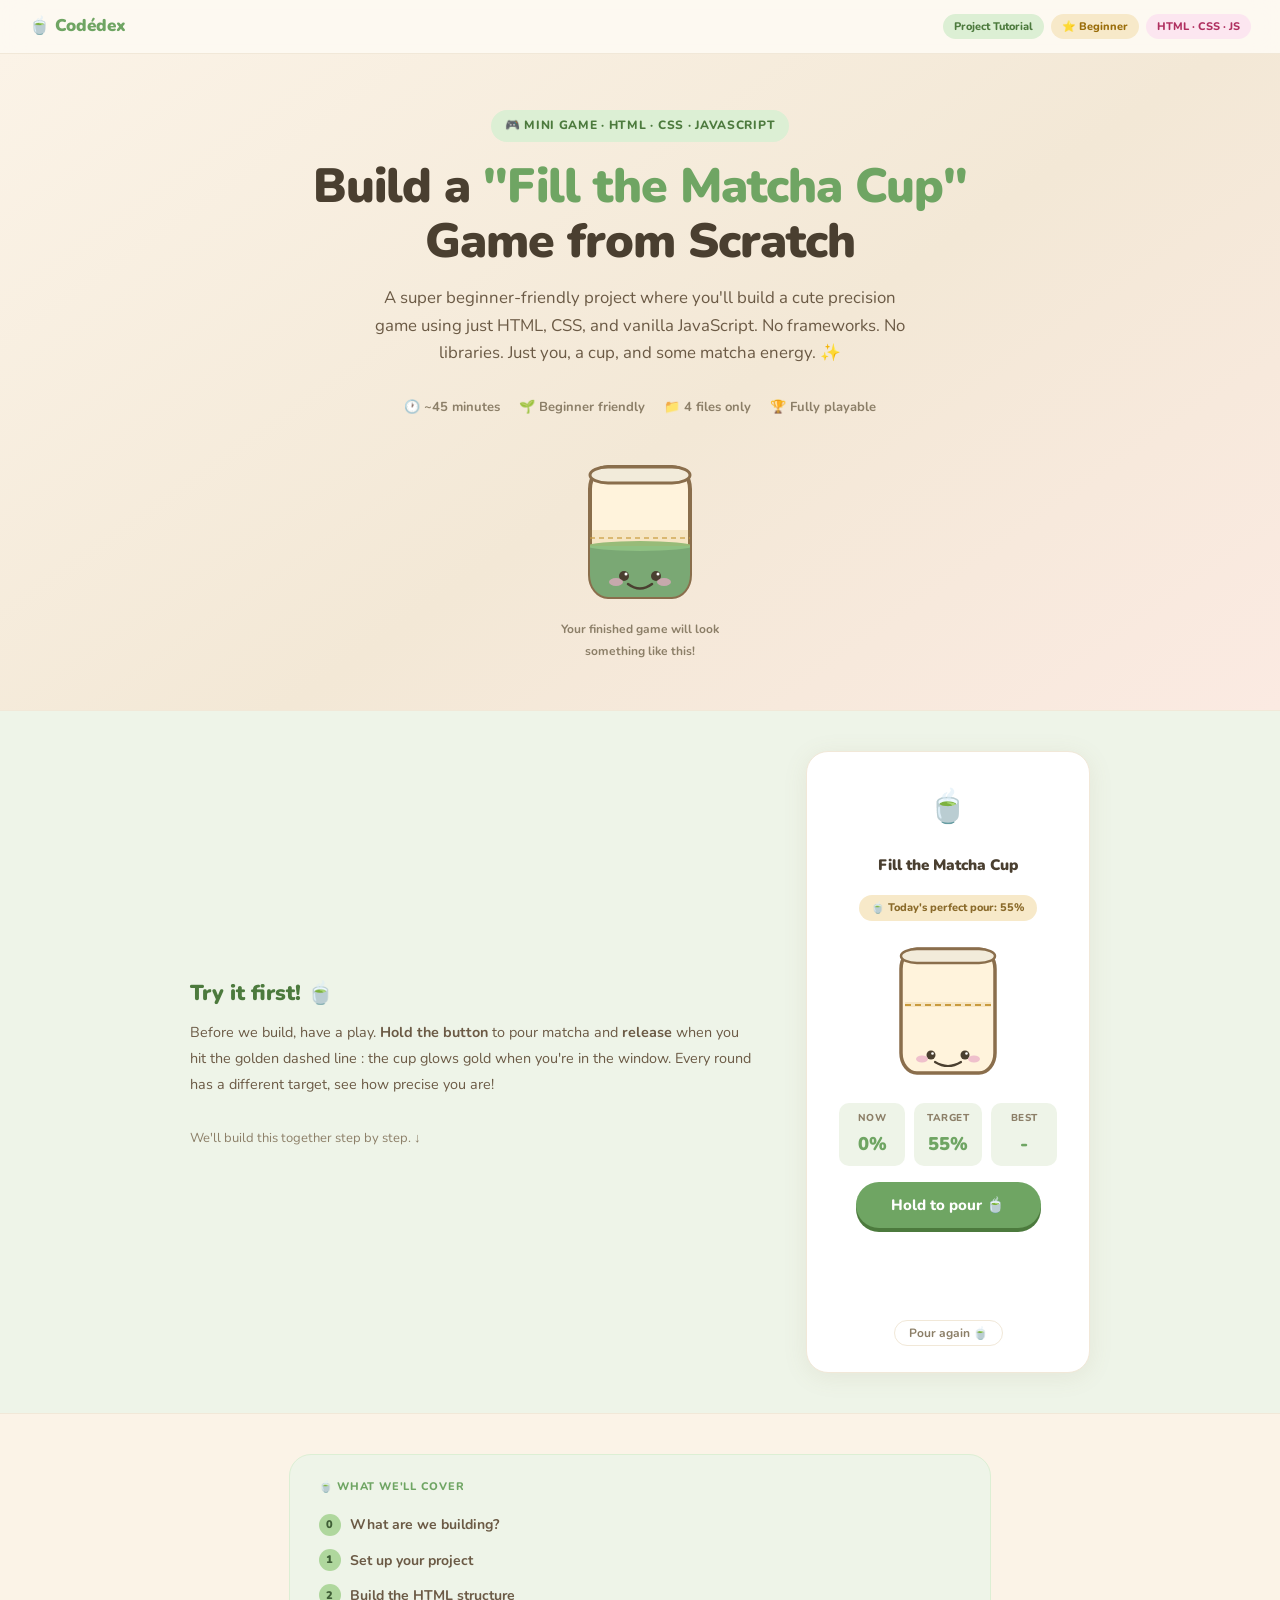
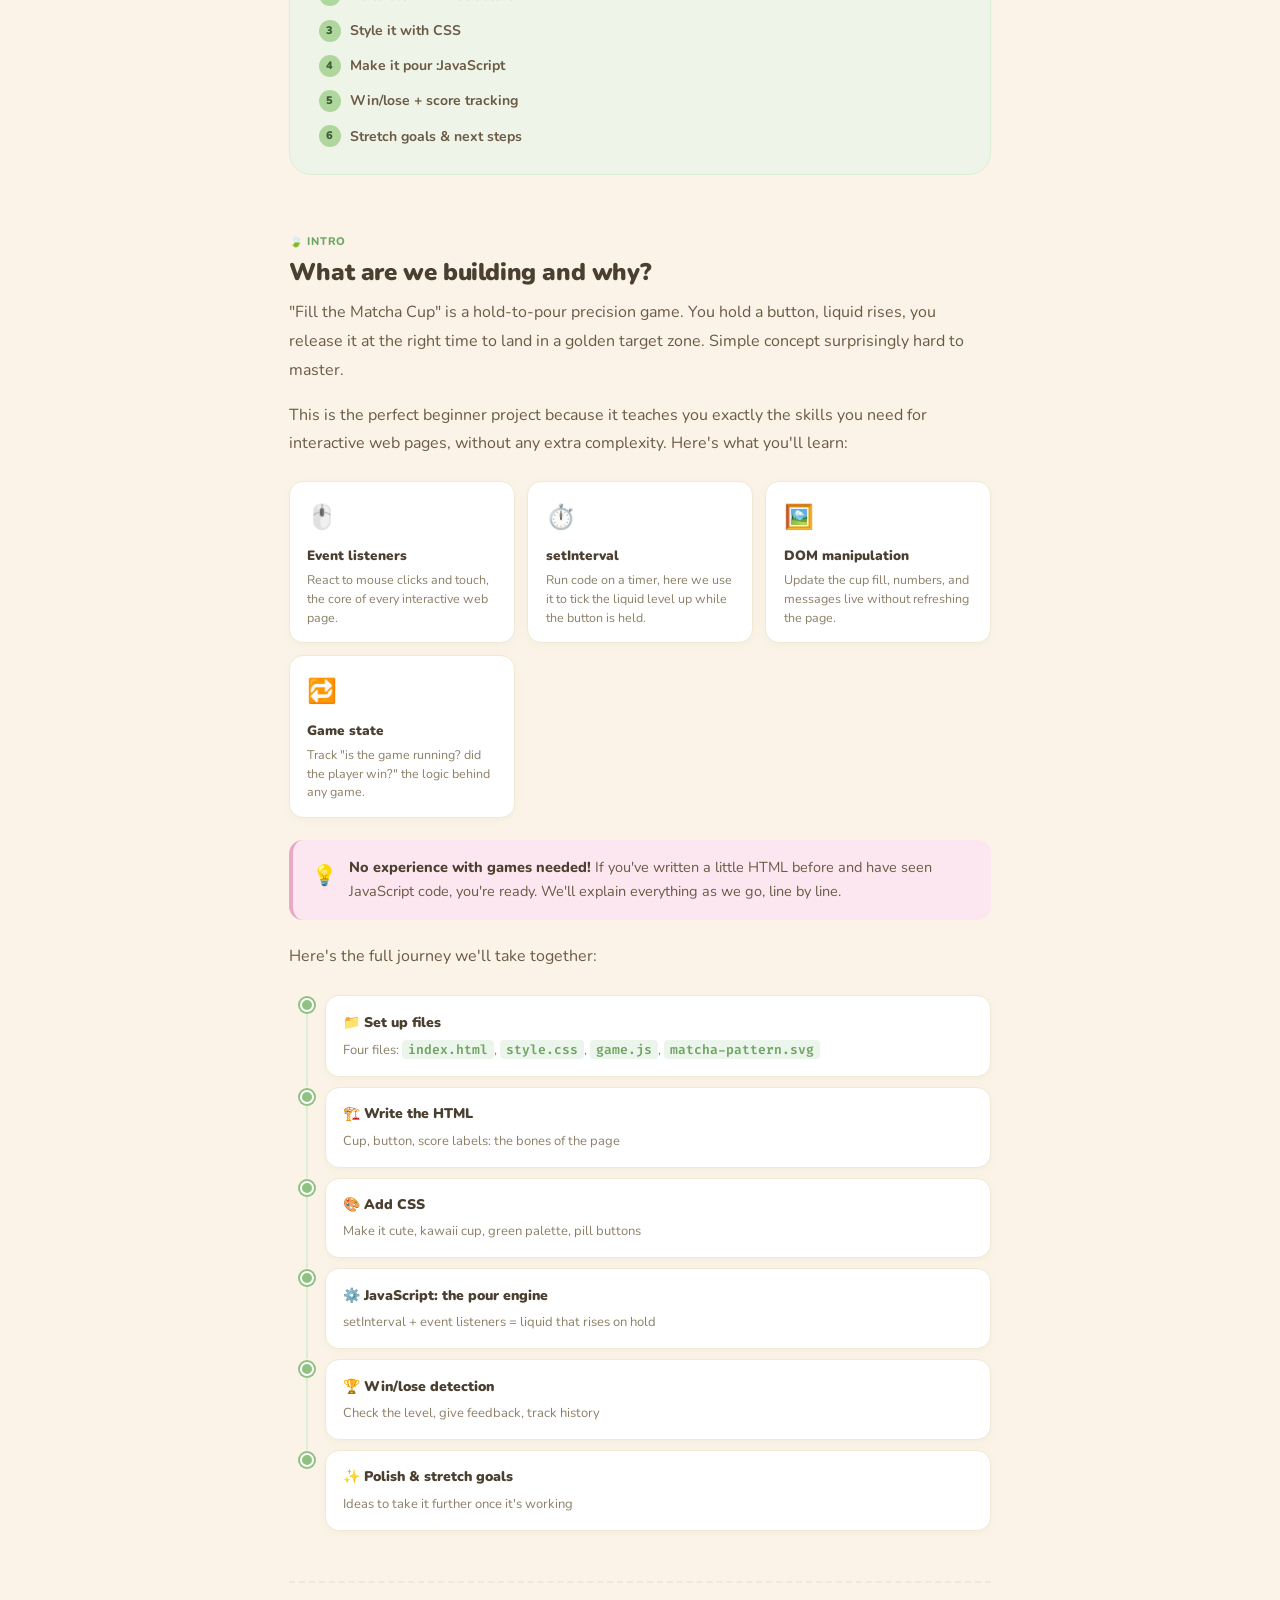
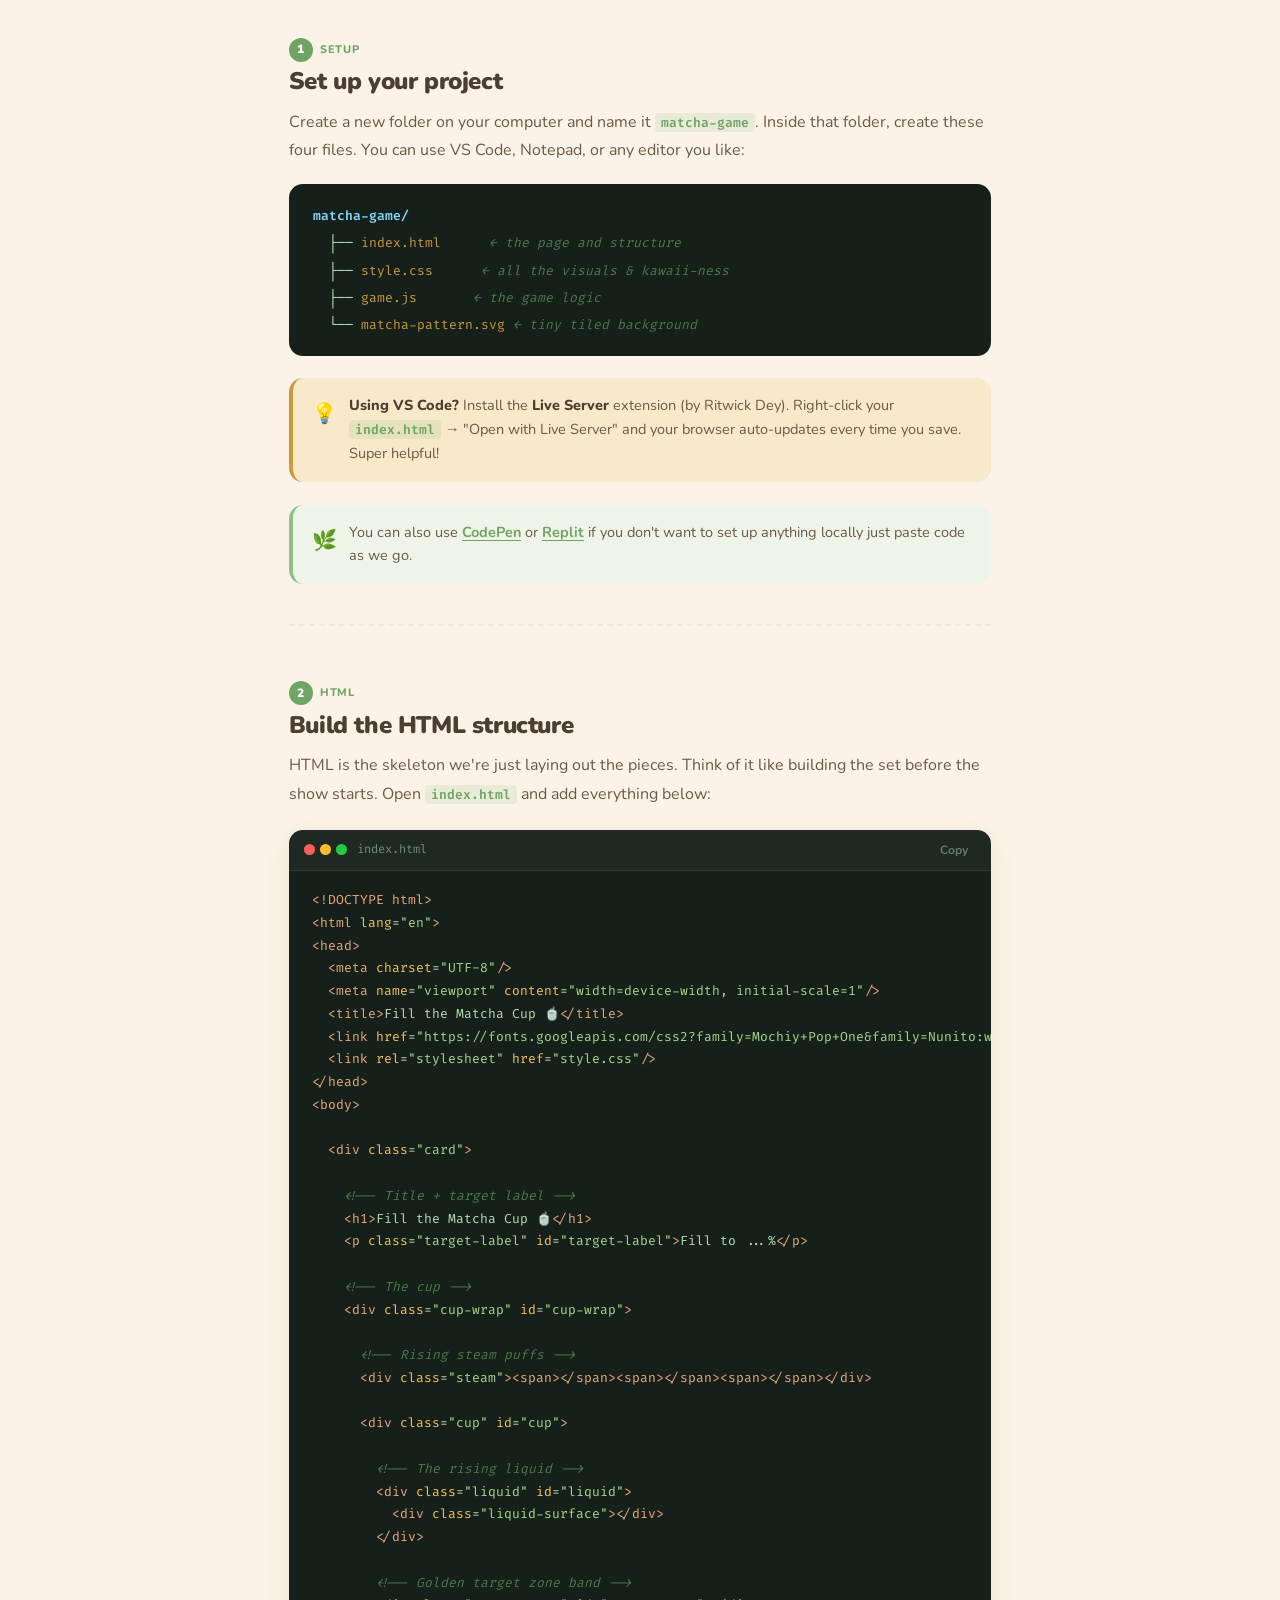
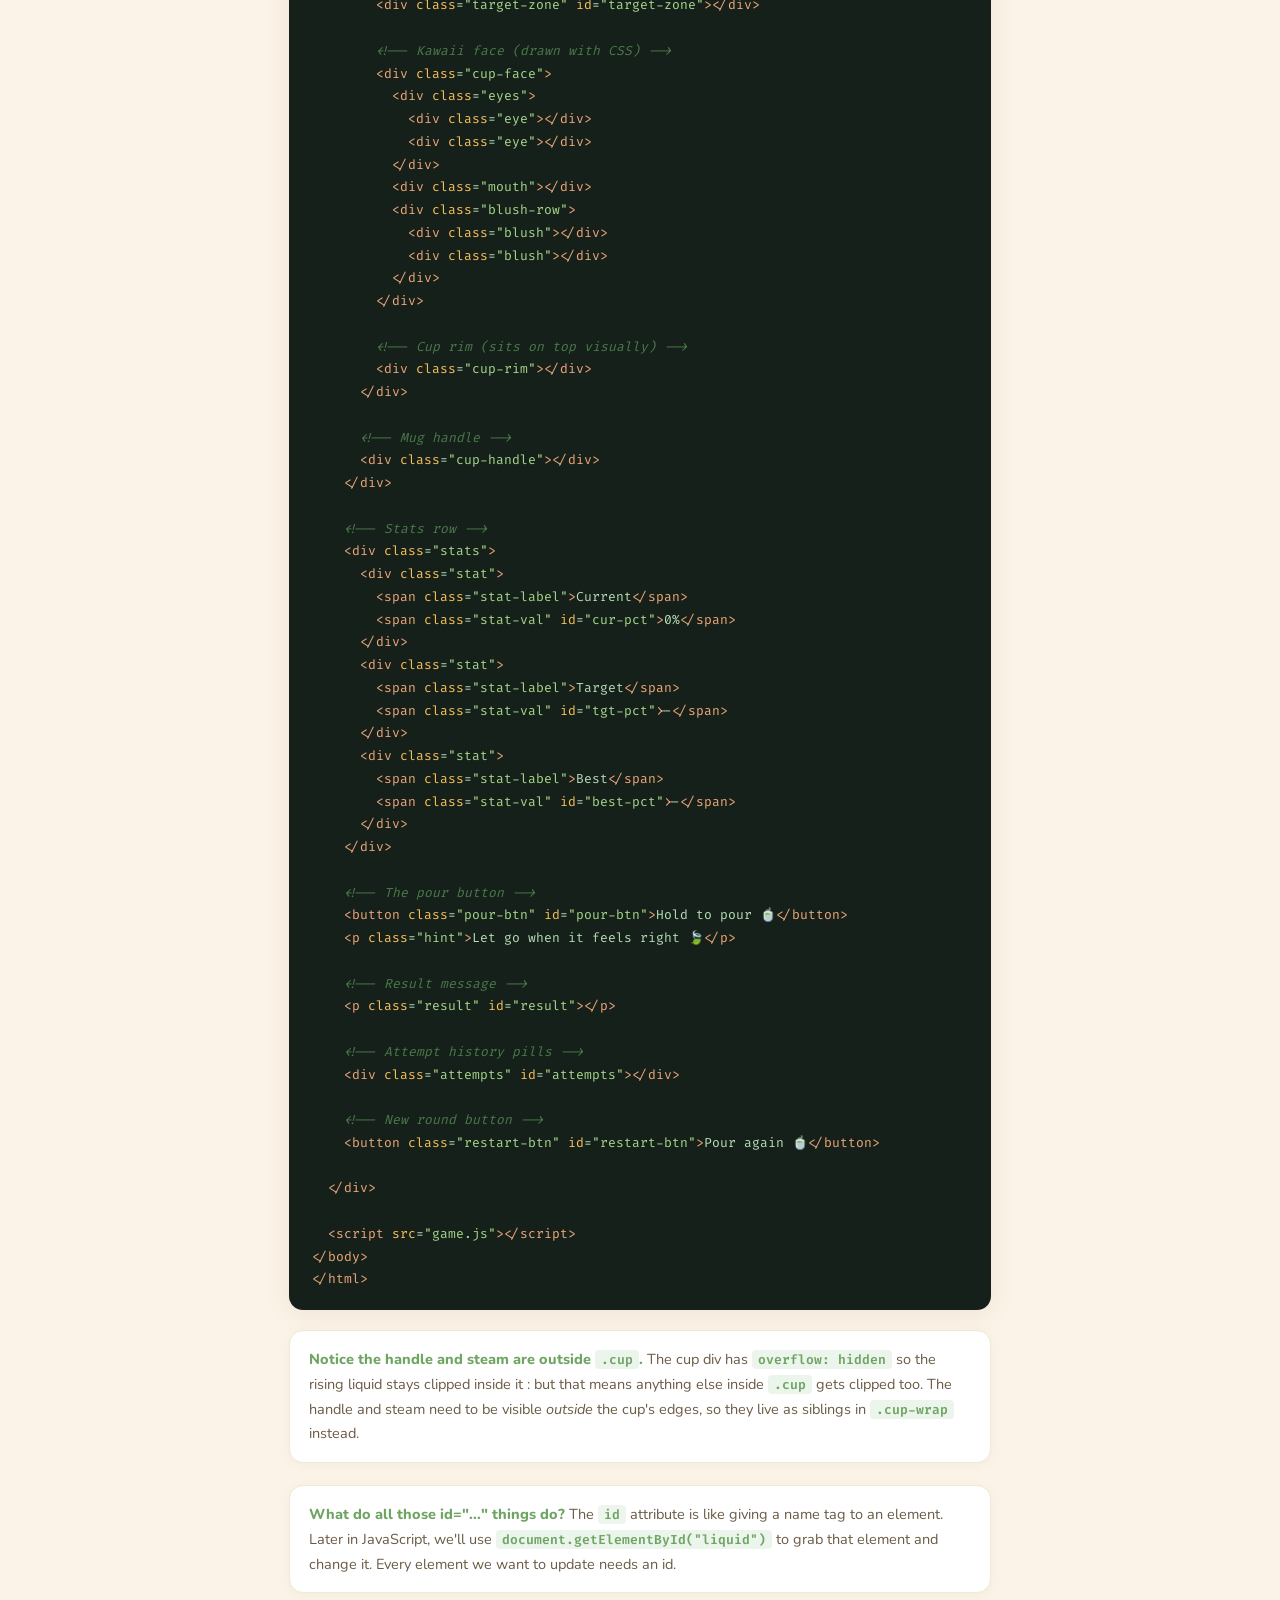
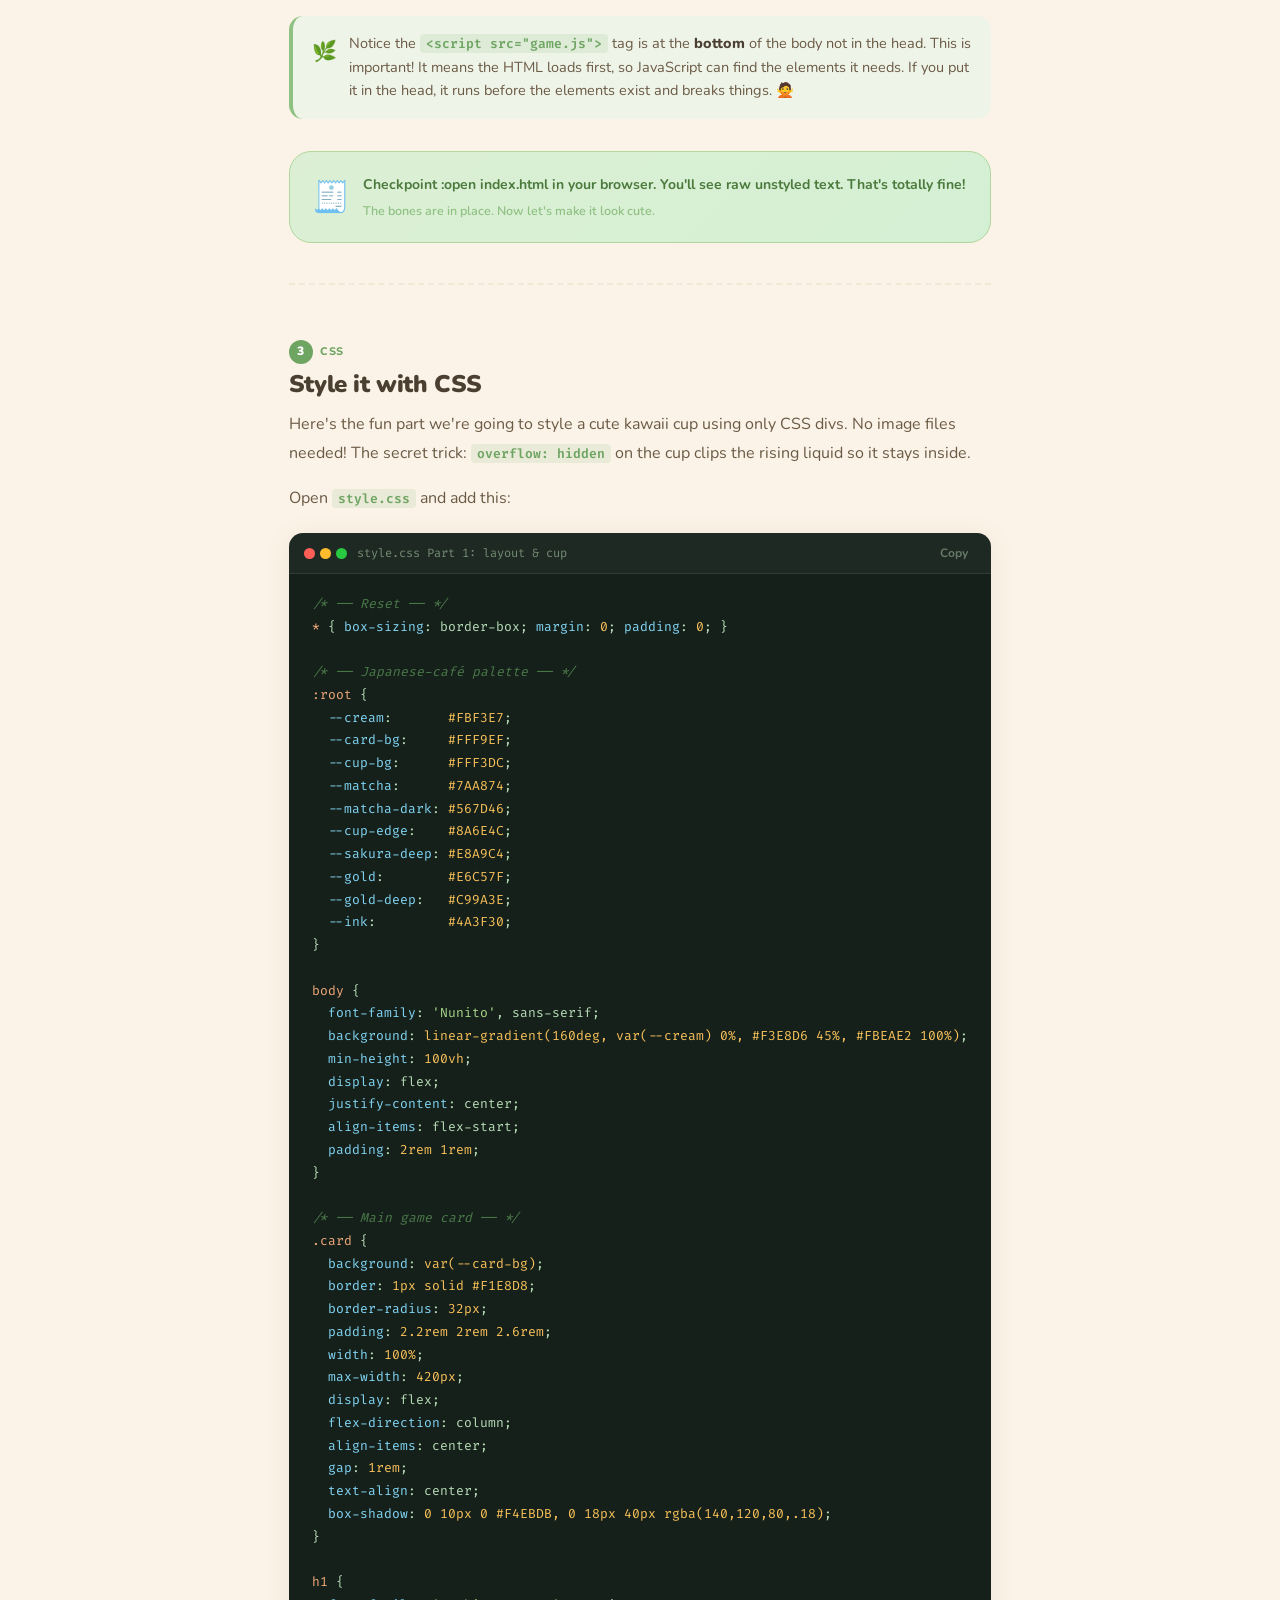
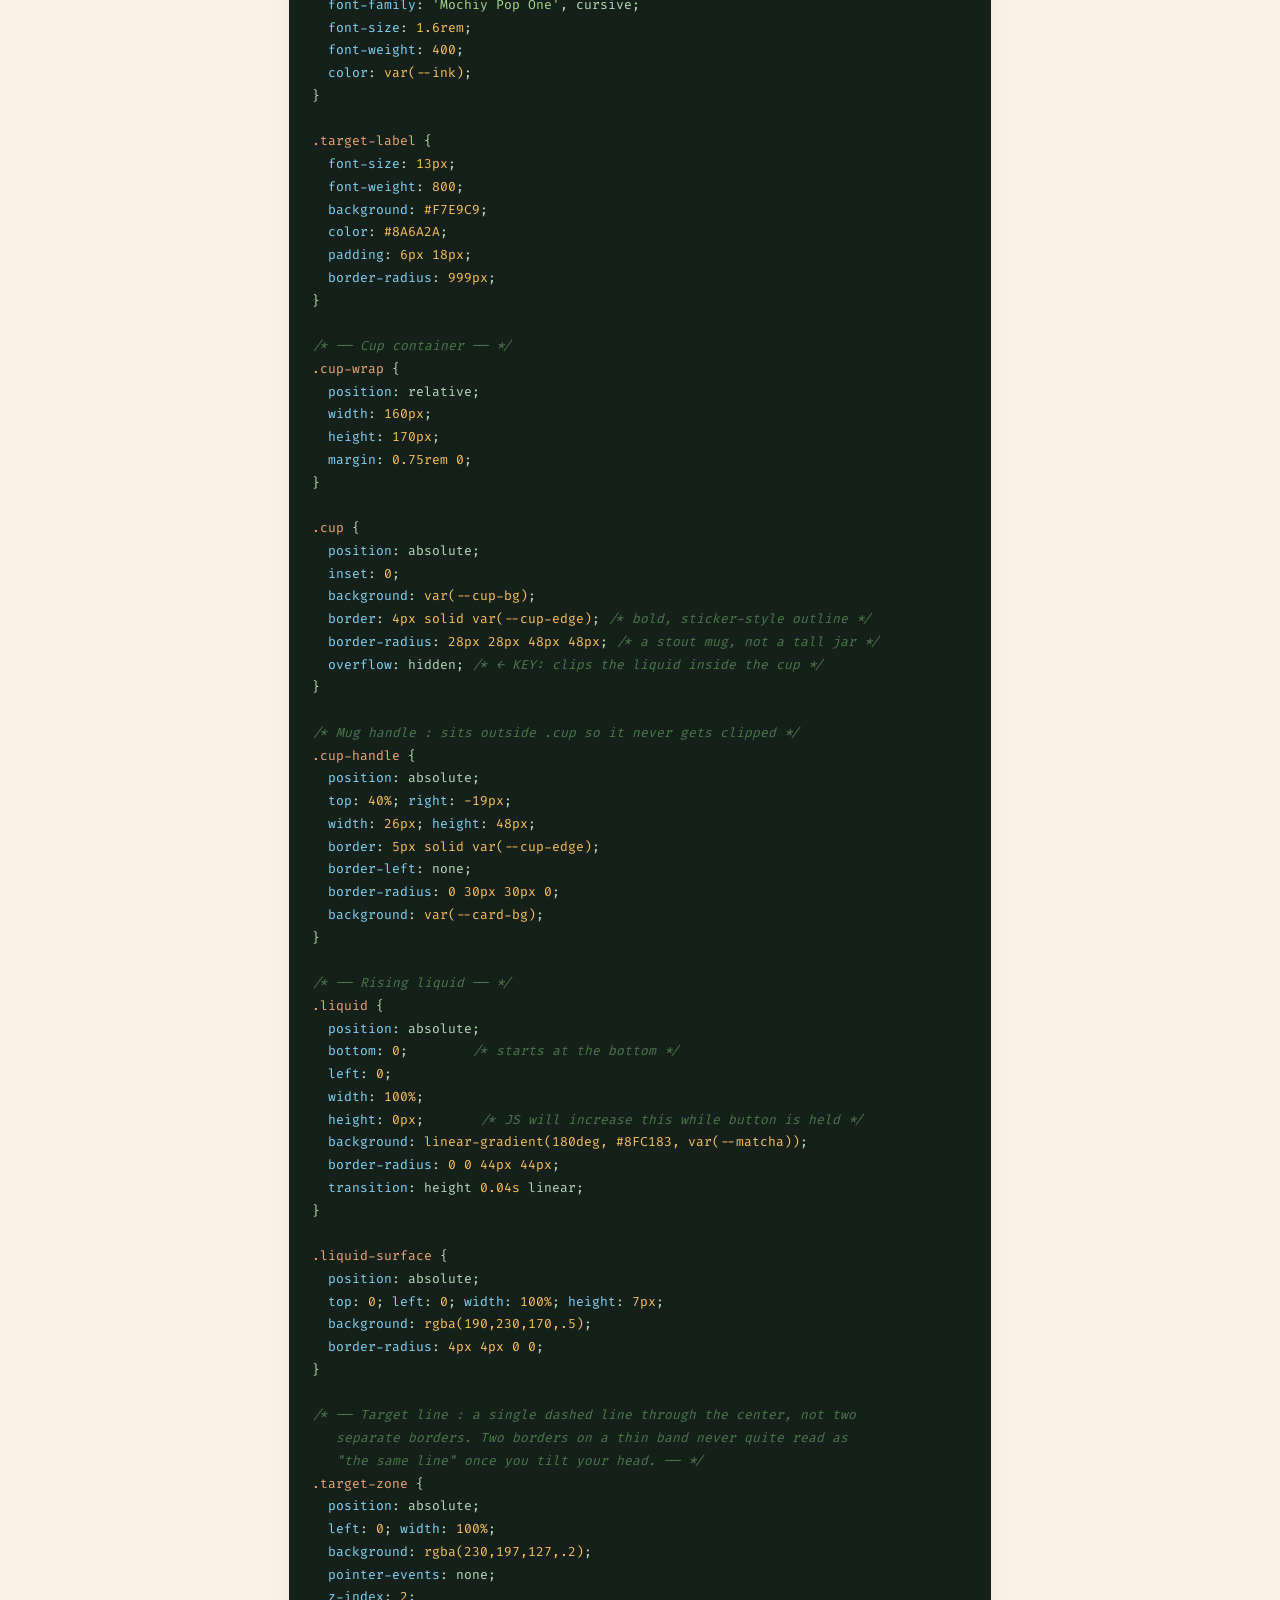
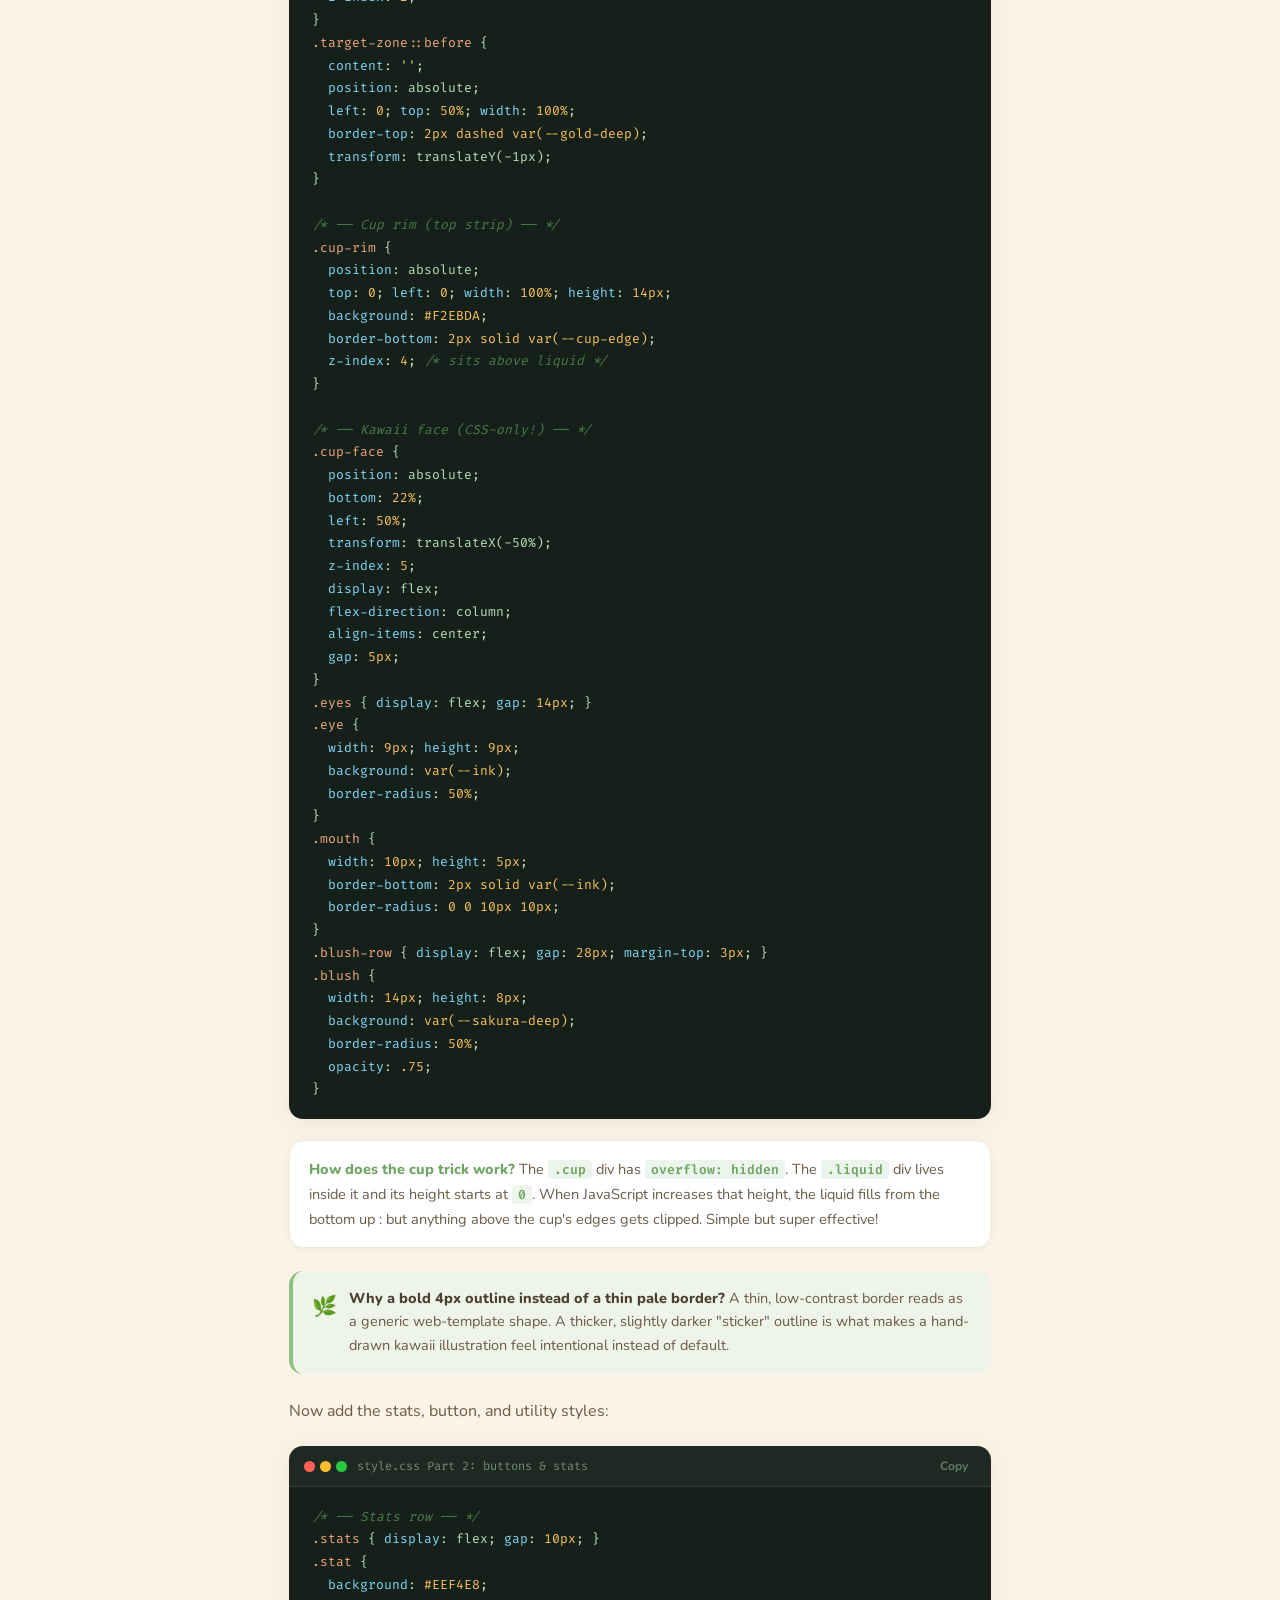
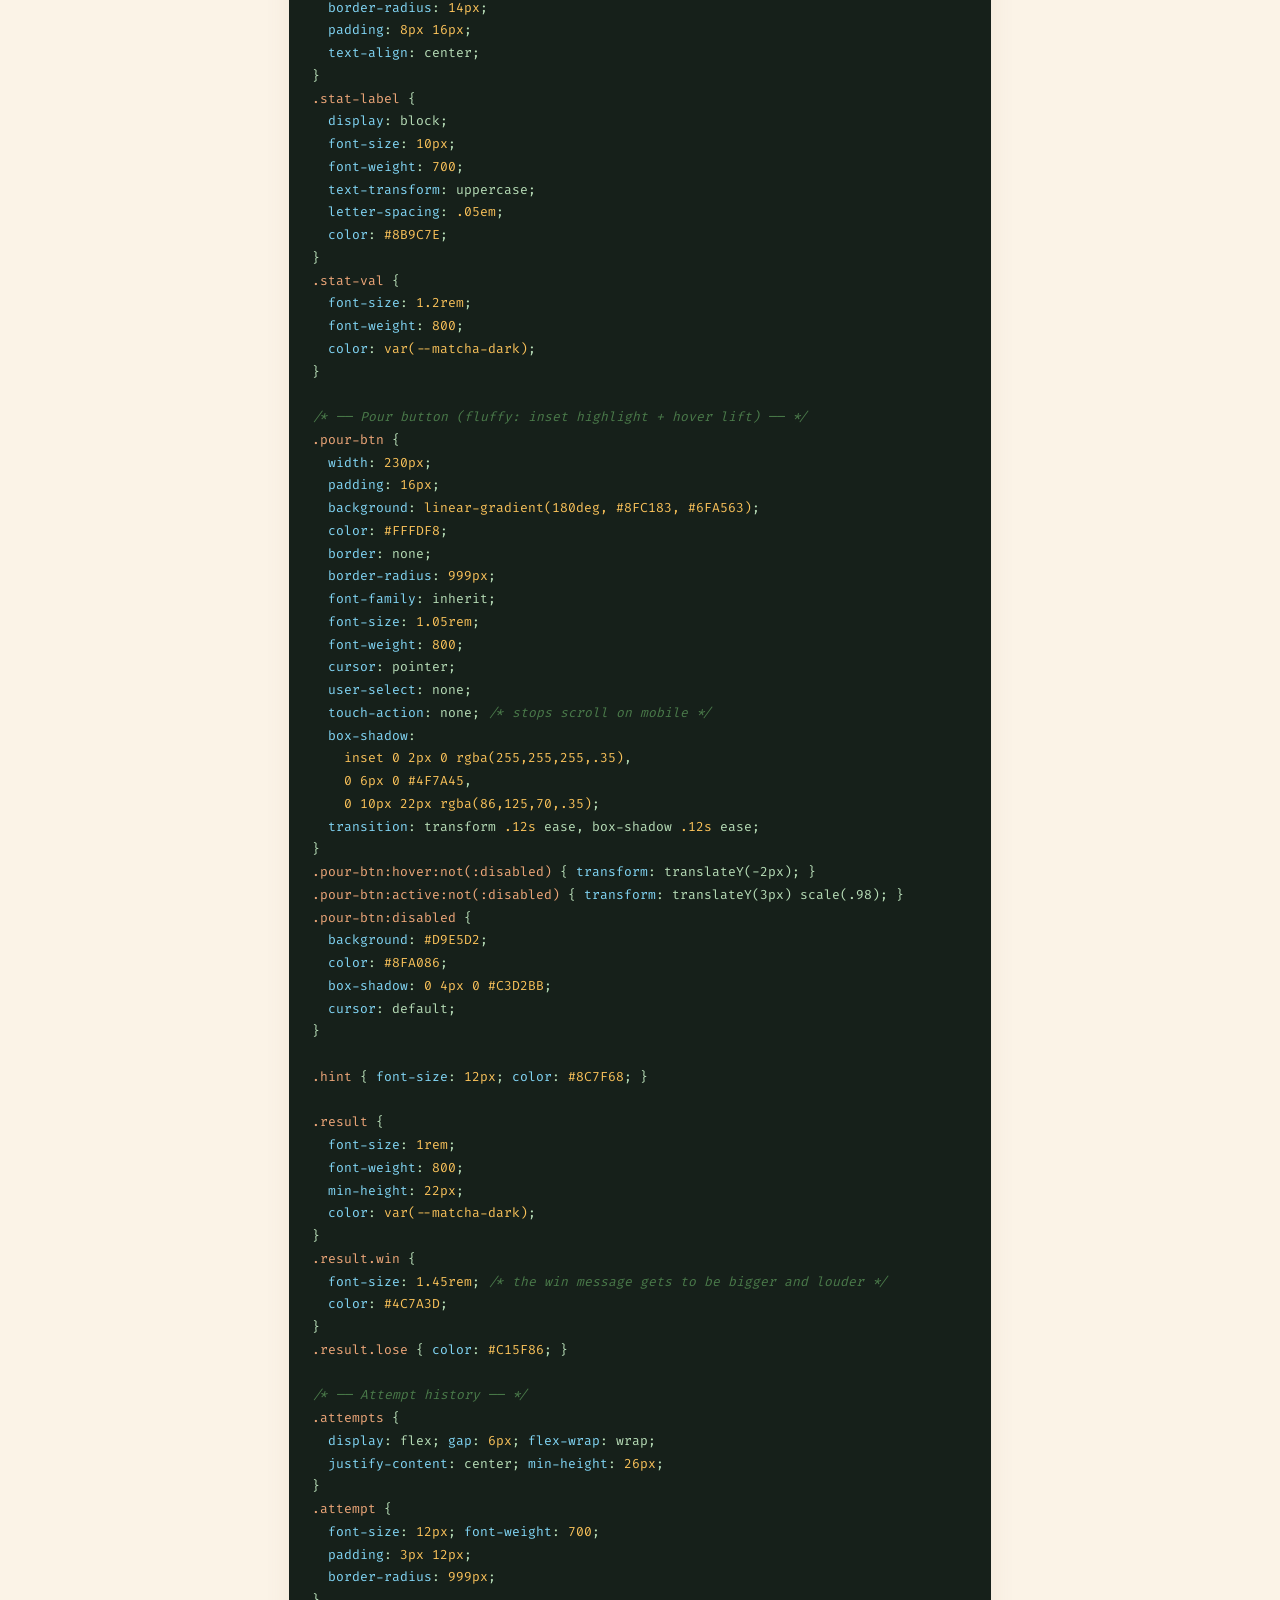
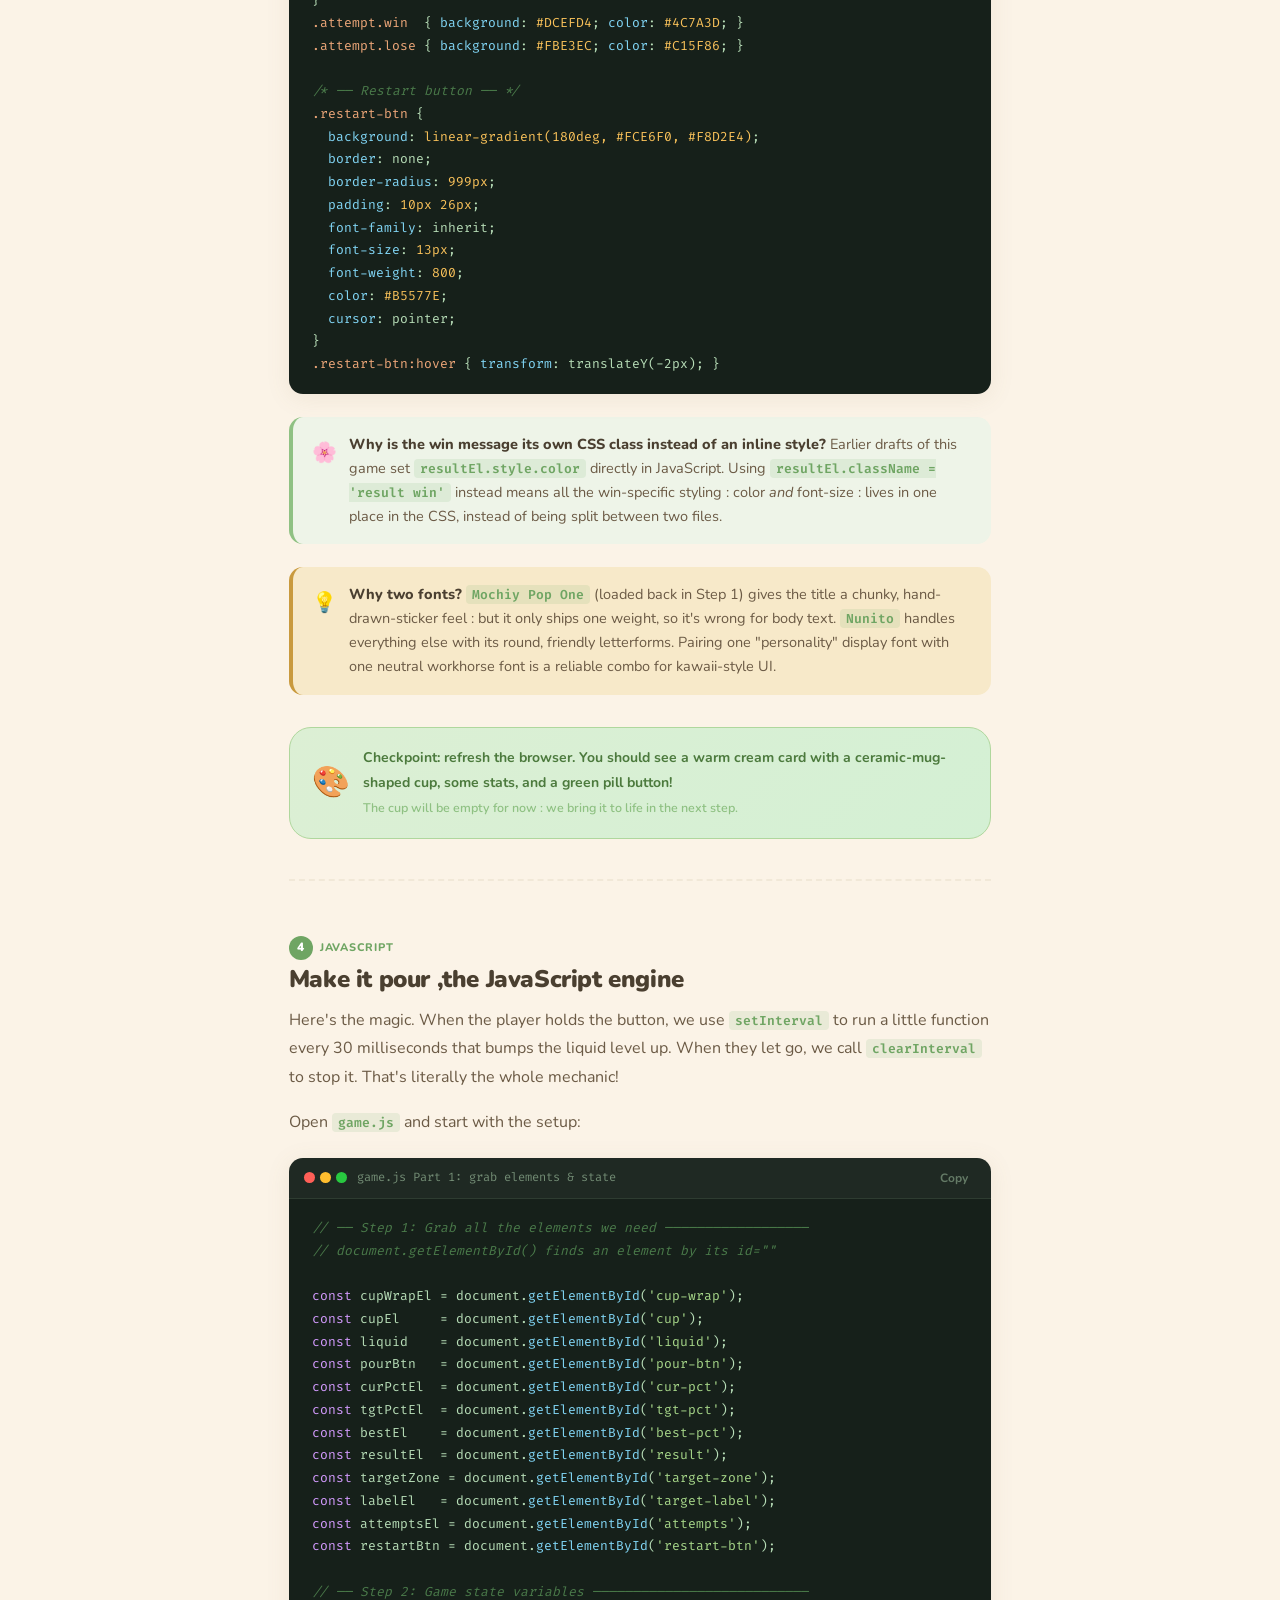
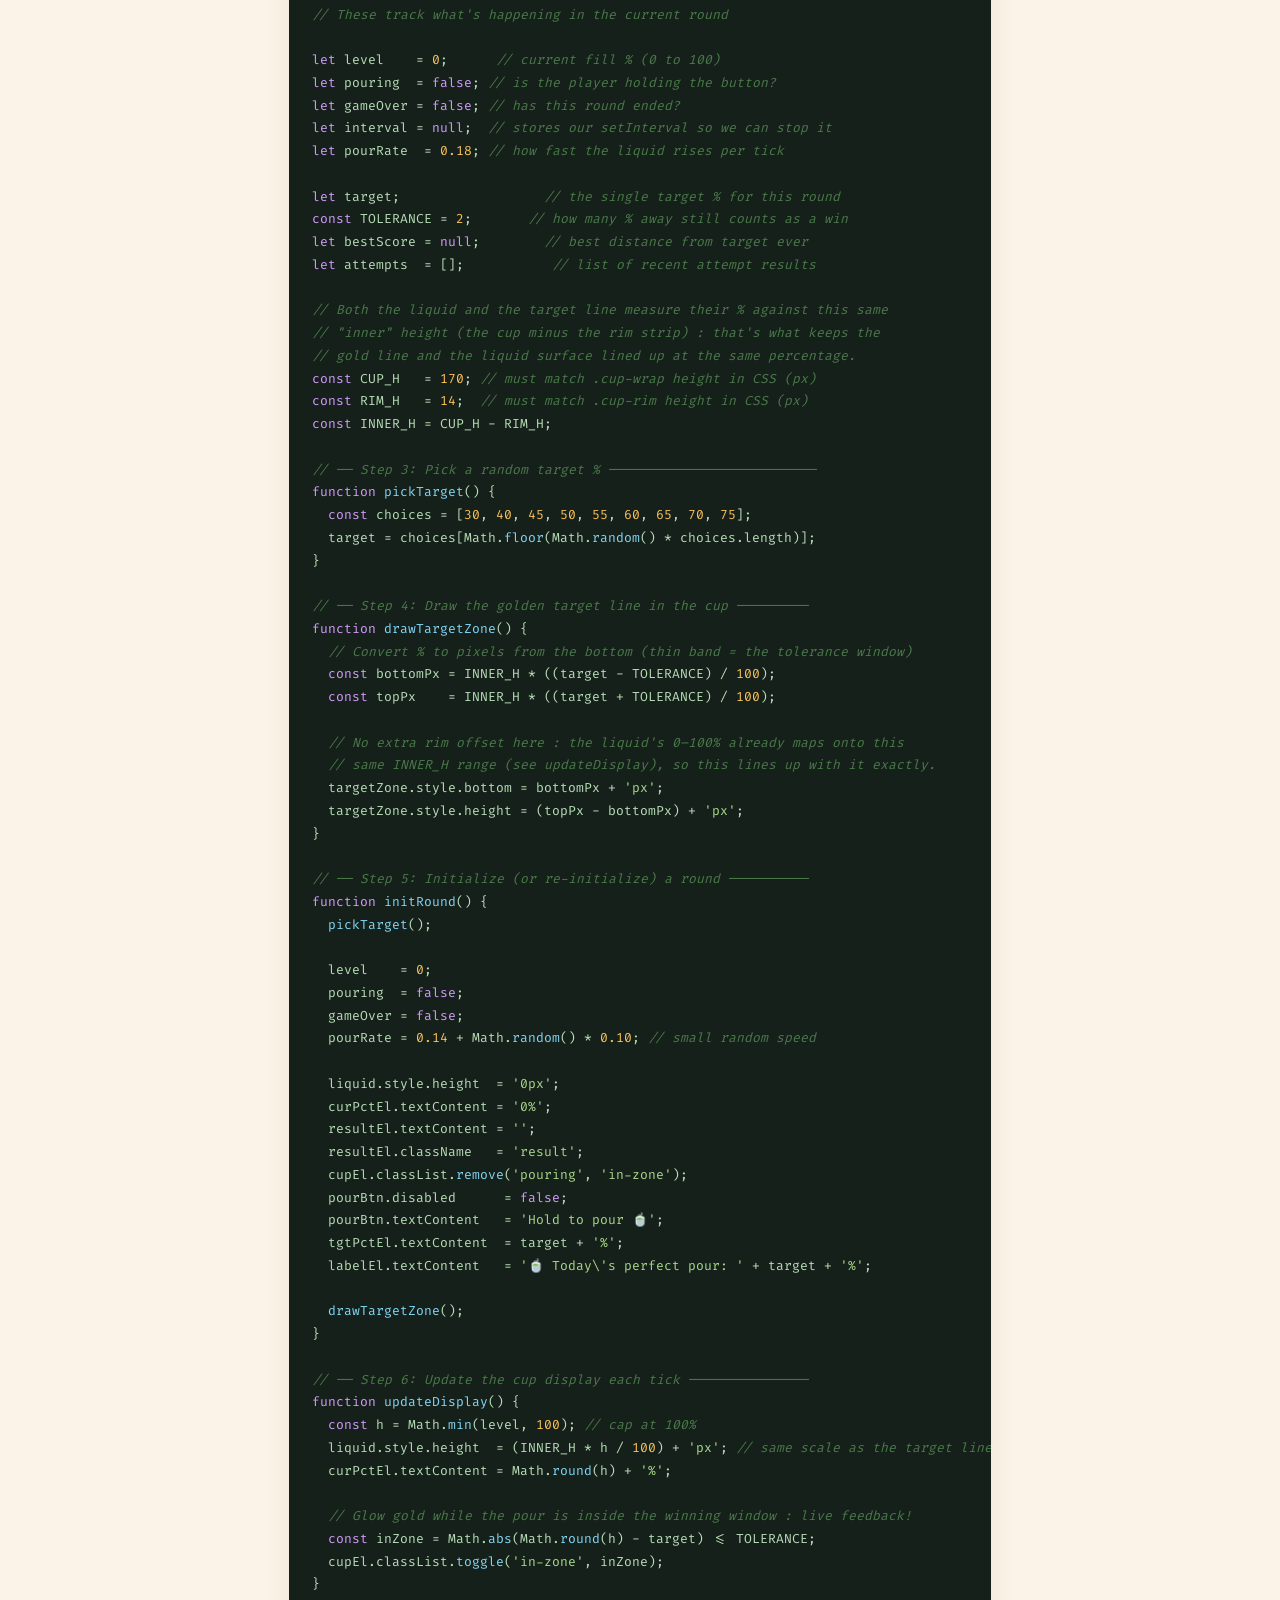
==== commit 24553c04: "Its Matcha Time" ====
--- a/matcha-cup-tutorial.html
+++ b/matcha-cup-tutorial.html
@@ -14,11 +14,11 @@
 
 /* ── TOKENS ── */
 :root{
-  --g0:#f2faf2;--g1:#d6edd6;--g2:#aad5aa;--g3:#6db86d;--g4:#4a9c4a;--g5:#2d7a2d;--g6:#1a521a;
-  --cream:#fdf9f2;--parch:#f5ede0;--ink:#1c2b1c;--ink2:#3a4f3a;--muted:#6e8a6e;
-  --gold:#e9a825;--goldp:#fef8e7;--pink:#f9c0cb;--pinkp:#fff4f6;
-  --border:#cce5cc;--radius:14px;--radiuslg:22px;--radiuspill:999px;
-  --shadow:0 4px 24px rgba(74,156,74,.10);
+  --g0:#eef4e8;--g1:#dcefd4;--g2:#afd79d;--g3:#8fc183;--g4:#6fa563;--g5:#4c7a3d;--g6:#3f5e36;
+  --cream:#fbf3e7;--parch:#f3e8d6;--ink:#4a3f30;--ink2:#6b5a45;--muted:#8c7f68;
+  --gold:#c99a3e;--goldp:#f7e9c9;--pink:#e8a9c4;--pinkp:#fce6f0;
+  --border:#f1e8d8;--radius:14px;--radiuslg:22px;--radiuspill:999px;
+  --shadow:0 4px 24px rgba(140,120,80,.10);
   --codbg:#16201a;--codtx:#b8deb8;
 }
 
@@ -41,13 +41,11 @@
 
 /* ── HERO ── */
 .hero{
-  background:linear-gradient(145deg,#e6f5e6 0%,var(--parch) 55%,#fff4f6 100%);
+  background:linear-gradient(145deg,var(--cream) 0%,var(--parch) 55%,#fbeae2 100%);
   padding:3.5rem 2rem 3rem;text-align:center;
   border-bottom:1.5px solid var(--border);
   position:relative;overflow:hidden;
 }
-.floaties{position:absolute;inset:0;pointer-events:none;overflow:hidden}
-.fl{position:absolute;font-size:1.3rem;opacity:.18;animation:fl 9s ease-in-out infinite}
 @keyframes fl{0%,100%{transform:translateY(0) rotate(0deg)}50%{transform:translateY(-14px) rotate(15deg)}}
 .hero-eyebrow{
   display:inline-flex;align-items:center;gap:7px;
@@ -81,23 +79,30 @@
   display:flex;flex-direction:column;align-items:center;gap:1rem;
 }
 .dc-title{font-size:.95rem;font-weight:900;color:var(--ink)}
-.dc-badge{font-size:11px;font-weight:800;background:var(--g1);color:var(--g5);border-radius:var(--radiuspill);padding:3px 12px}
+.dc-badge{font-size:11px;font-weight:800;background:var(--goldp);color:#8a6a2a;border-radius:var(--radiuspill);padding:3px 12px}
 
 /* cup in demo */
 .cup-wrap{position:relative;width:110px;height:150px}
 .cup-svg-wrap{width:110px;height:150px;position:relative}
 .cup-inner-liquid{
-  position:absolute;bottom:14px;left:12px;right:12px;
-  height:0%;background:linear-gradient(180deg,#8acf6e 0%,#4a9c4a 100%);
+  position:absolute;bottom:14px;left:12px;right:12px;z-index:1;
+  height:0px;background:linear-gradient(180deg,#8fc183 0%,#7aa874 100%);
   border-radius:0 0 18px 18px;transition:height .04s linear;overflow:hidden;
 }
-.liquid-shimmer{position:absolute;top:0;left:0;width:100%;height:6px;background:rgba(200,255,200,.5);border-radius:3px 3px 0 0}
+.liquid-shimmer{position:absolute;top:0;left:0;width:100%;height:6px;background:rgba(220,235,200,.55);border-radius:3px 3px 0 0}
+/* A single dashed line through the center of the band, not two separate
+   borders : two borders on a thin band never quite read as "the same line" */
 .target-band{
   position:absolute;left:12px;right:12px;
-  background:rgba(233,168,37,.18);
-  border-top:2px dashed var(--gold);border-bottom:2px dashed var(--gold);
+  background:rgba(201,154,62,.16);
   pointer-events:none;z-index:3;
 }
+.target-band::before{
+  content:'';position:absolute;left:0;top:50%;width:100%;
+  border-top:2px dashed var(--gold);transform:translateY(-1px);
+}
+/* Glows gold the moment the pour enters the winning window */
+.cup-wrap.in-zone{box-shadow:0 0 0 4px rgba(230,197,127,.5),0 0 18px rgba(230,197,127,.55);border-radius:18px;transition:box-shadow .15s ease}
 
 .dc-stats{display:flex;gap:9px}
 .dc-stat{background:var(--g0);border-radius:10px;padding:6px 13px;text-align:center;min-width:66px}
@@ -119,7 +124,7 @@
 .dc-attempts{display:flex;gap:6px;flex-wrap:wrap;justify-content:center;min-height:24px}
 .ap{font-size:11px;font-weight:800;padding:3px 10px;border-radius:var(--radiuspill)}
 .ap.win{background:var(--g1);color:var(--g5)}
-.ap.lose{background:#fde8e8;color:#c0392b}
+.ap.lose{background:#fbe3ec;color:#c15f86}
 .dc-new{
   font-size:12px;font-weight:700;color:var(--muted);
   background:transparent;border:1.5px solid var(--border);
@@ -310,16 +315,6 @@
 
 <!-- HERO -->
 <header class="hero">
-  <div class="floaties" aria-hidden="true">
-    <span class="fl" style="top:10%;left:4%;animation-delay:0s">🍃</span>
-    <span class="fl" style="top:18%;left:90%;animation-delay:1.3s">🌿</span>
-    <span class="fl" style="top:70%;left:2%;animation-delay:2.1s">🍃</span>
-    <span class="fl" style="top:72%;left:91%;animation-delay:.7s">🌿</span>
-    <span class="fl" style="top:42%;left:95%;animation-delay:1.9s;font-size:1rem">✨</span>
-    <span class="fl" style="top:85%;left:48%;animation-delay:3.2s;font-size:.9rem">✨</span>
-    <span class="fl" style="top:5%;left:55%;animation-delay:2.8s;font-size:.85rem">💚</span>
-  </div>
-
   <div class="hero-eyebrow">🎮 Mini Game · HTML · CSS · JavaScript</div>
   <h1>Build a <em>"Fill the Matcha Cup"</em><br/>Game from Scratch</h1>
   <p class="hero-sub">
@@ -328,7 +323,7 @@
   <div class="hero-meta">
     <span>🕐 ~45 minutes</span>
     <span>🌱 Beginner friendly</span>
-    <span>📁 3 files only</span>
+    <span>📁 4 files only</span>
     <span>🏆 Fully playable</span>
   </div>
 
@@ -340,33 +335,32 @@
           <rect x="10" y="16" width="100" height="130" rx="18" ry="22"/>
         </clipPath>
       </defs>
-      <!-- glass body -->
-      <rect x="10" y="16" width="100" height="130" rx="18" ry="22" fill="#f0f7ee" stroke="#a8d0a8" stroke-width="3"/>
+      <!-- ceramic body, bold sticker-style outline -->
+      <rect x="10" y="16" width="100" height="130" rx="18" ry="22" fill="#fff3dc" stroke="#8a6e4c" stroke-width="4"/>
       <!-- liquid fill (animated) -->
       <g clip-path="url(#cup-clip)">
-        <rect id="hliq" x="10" y="95" width="100" height="51" fill="#5faa5f"/>
+        <rect id="hliq" x="10" y="95" width="100" height="51" fill="#7aa874"/>
         <!-- wave on surface -->
-        <ellipse id="hwave" cx="60" cy="95" rx="52" ry="5" fill="#8acf6e"/>
+        <ellipse id="hwave" cx="60" cy="95" rx="52" ry="5" fill="#8fc183"/>
       </g>
-      <!-- target zone lines -->
-      <line x1="10" y1="79" x2="110" y2="79" stroke="#e9a825" stroke-width="1.5" stroke-dasharray="5,4" opacity=".7"/>
-      <line x1="10" y1="95" x2="110" y2="95" stroke="#e9a825" stroke-width="1.5" stroke-dasharray="5,4" opacity=".7"/>
+      <!-- target line -->
+      <line x1="10" y1="87" x2="110" y2="87" stroke="#c99a3e" stroke-width="1.5" stroke-dasharray="5,4" opacity=".8"/>
       <!-- golden zone fill -->
-      <rect x="10" y="79" width="100" height="16" fill="rgba(233,168,37,.14)" clip-path="url(#cup-clip)"/>
+      <rect x="10" y="79" width="100" height="16" fill="rgba(201,154,62,.16)" clip-path="url(#cup-clip)"/>
       <!-- rim -->
-      <rect x="10" y="16" width="100" height="16" rx="18" fill="#e8f5e8" stroke="#a8d0a8" stroke-width="2"/>
+      <rect x="10" y="16" width="100" height="16" rx="18" fill="#f2ebda" stroke="#8a6e4c" stroke-width="3"/>
       <!-- kawaii face -->
       <!-- eyes -->
-      <circle cx="44" cy="125" r="5" fill="#2d4a2d"/>
-      <circle cx="76" cy="125" r="5" fill="#2d4a2d"/>
+      <circle cx="44" cy="125" r="5" fill="#4a3f30"/>
+      <circle cx="76" cy="125" r="5" fill="#4a3f30"/>
       <!-- eye shine -->
       <circle cx="46" cy="123" r="1.5" fill="#fff"/>
       <circle cx="78" cy="123" r="1.5" fill="#fff"/>
       <!-- smile -->
-      <path d="M 48 133 Q 60 142 72 133" stroke="#2d4a2d" stroke-width="2.5" fill="none" stroke-linecap="round"/>
+      <path d="M 48 133 Q 60 142 72 133" stroke="#4a3f30" stroke-width="2.5" fill="none" stroke-linecap="round"/>
       <!-- blushes -->
-      <ellipse cx="36" cy="131" rx="7" ry="4" fill="#f9c0cb" opacity=".6"/>
-      <ellipse cx="84" cy="131" rx="7" ry="4" fill="#f9c0cb" opacity=".6"/>
+      <ellipse cx="36" cy="131" rx="7" ry="4" fill="#e8a9c4" opacity=".7"/>
+      <ellipse cx="84" cy="131" rx="7" ry="4" fill="#e8a9c4" opacity=".7"/>
     </svg>
     <p>Your finished game will look something like this!</p>
   </div>
@@ -377,37 +371,38 @@
   <div class="demo-strip-inner">
     <div class="demo-copy">
       <h2>Try it first! 🍵</h2>
-      <p>Before we build, have a play. <strong>Hold the button</strong> to pour matcha and <strong>release</strong> when you hit the golden dashed zone. Every round has a different target see how precise you are!</p>
+      <p>Before we build, have a play. <strong>Hold the button</strong> to pour matcha and <strong>release</strong> when you hit the golden dashed line : the cup glows gold when you're in the window. Every round has a different target, see how precise you are!</p>
       <br/>
       <p style="font-size:13px;color:var(--muted)">We'll build this together step by step. ↓</p>
     </div>
     <div class="demo-card">
       <div id="dc-mascot" style="font-size:2rem;animation:fl 2s ease-in-out infinite">🍵</div>
       <div class="dc-title">Fill the Matcha Cup</div>
-      <div class="dc-badge" id="dc-badge">Fill to 45% – 50%</div>
-
-      <div class="cup-wrap">
-        <!-- kawaii SVG cup for demo -->
-        <svg width="110" height="150" viewBox="0 0 110 150" style="position:absolute;top:0;left:0;z-index:1;pointer-events:none" aria-hidden="true">
+      <div class="dc-badge" id="dc-badge">🍵 Today's perfect pour: 50%</div>
+
+      <div class="cup-wrap" id="dc-wrap">
+        <!-- kawaii SVG cup outline for demo : sits BEHIND the liquid so the
+             cream fill only shows where the liquid hasn't risen to yet -->
+        <svg width="110" height="150" viewBox="0 0 110 150" style="position:absolute;top:0;left:0;z-index:0;pointer-events:none" aria-hidden="true">
           <defs><clipPath id="dc-clip"><rect x="8" y="12" width="94" height="124" rx="16" ry="20"/></clipPath></defs>
-          <rect x="8" y="12" width="94" height="124" rx="16" ry="20" fill="#f0f7ee" stroke="#a8d0a8" stroke-width="2.5"/>
-          <rect x="8" y="12" width="94" height="14" rx="16" fill="#e8f5e8" stroke="#a8d0a8" stroke-width="2" style="z-index:5"/>
+          <rect x="8" y="12" width="94" height="124" rx="16" ry="20" fill="#fff3dc" stroke="#8a6e4c" stroke-width="3.5"/>
         </svg>
         <!-- liquid layer (behind face, above cup bg) -->
         <div class="cup-inner-liquid" id="dc-liq">
           <div class="liquid-shimmer"></div>
         </div>
-        <!-- target band -->
+        <!-- target line -->
         <div class="target-band" id="dc-band" style="bottom:0;height:0"></div>
-        <!-- kawaii face SVG on top -->
+        <!-- rim + kawaii face SVG, on top of the liquid -->
         <svg width="110" height="150" viewBox="0 0 110 150" style="position:absolute;top:0;left:0;z-index:4;pointer-events:none" aria-hidden="true">
-          <circle cx="38" cy="118" r="4.5" fill="#2d4a2d"/>
-          <circle cx="72" cy="118" r="4.5" fill="#2d4a2d"/>
+          <rect x="8" y="12" width="94" height="14" rx="16" fill="#f2ebda" stroke="#8a6e4c" stroke-width="2.5"/>
+          <circle cx="38" cy="118" r="4.5" fill="#4a3f30"/>
+          <circle cx="72" cy="118" r="4.5" fill="#4a3f30"/>
           <circle cx="39.5" cy="116.5" r="1.3" fill="#fff"/>
           <circle cx="73.5" cy="116.5" r="1.3" fill="#fff"/>
-          <path id="dc-smile" d="M 42 125 Q 55 133 68 125" stroke="#2d4a2d" stroke-width="2.2" fill="none" stroke-linecap="round"/>
-          <ellipse cx="29" cy="122" rx="6" ry="3.5" fill="#f9c0cb" opacity=".65"/>
-          <ellipse cx="81" cy="122" rx="6" ry="3.5" fill="#f9c0cb" opacity=".65"/>
+          <path id="dc-smile" d="M 42 125 Q 55 133 68 125" stroke="#4a3f30" stroke-width="2.2" fill="none" stroke-linecap="round"/>
+          <ellipse cx="29" cy="122" rx="6" ry="3.5" fill="#e8a9c4" opacity=".7"/>
+          <ellipse cx="81" cy="122" rx="6" ry="3.5" fill="#e8a9c4" opacity=".7"/>
         </svg>
       </div>
 
@@ -420,7 +415,7 @@
       <button class="pour-btn" id="dc-btn">Hold to pour 🍵</button>
       <div class="dc-result" id="dc-result"></div>
       <div class="dc-attempts" id="dc-attempts"></div>
-      <button class="dc-new" id="dc-restart">↻ New round</button>
+      <button class="dc-new" id="dc-restart">Pour again 🍵</button>
     </div>
   </div>
 </div>
@@ -469,7 +464,7 @@
     <div class="step-grid">
       <div class="step-row">
         <div class="step-line"><div class="step-line-dot"></div><div class="step-line-bar"></div></div>
-        <div class="step-content"><h4>📁 Set up files</h4><p>Three files: <code>index.html</code>, <code>style.css</code>, <code>game.js</code></p></div>
+        <div class="step-content"><h4>📁 Set up files</h4><p>Four files: <code>index.html</code>, <code>style.css</code>, <code>game.js</code>, <code>matcha-pattern.svg</code></p></div>
       </div>
       <div class="step-row">
         <div class="step-line"><div class="step-line-dot"></div><div class="step-line-bar"></div></div>
@@ -501,14 +496,15 @@
     <div class="eyebrow"><span class="step-dot">1</span> Setup</div>
     <h2 class="sh">Set up your project</h2>
     <p class="body">
-      Create a new folder on your computer and name it <code>matcha-game</code>. Inside that folder, create these three files. You can use VS Code, Notepad, or any editor you like:
+      Create a new folder on your computer and name it <code>matcha-game</code>. Inside that folder, create these four files. You can use VS Code, Notepad, or any editor you like:
     </p>
 
     <div class="file-tree" role="img" aria-label="Project file structure">
       <span class="ft-dir">matcha-game/</span><br/>
-      &nbsp;&nbsp;├── <span class="ft-new">index.html</span> &nbsp;<span class="ft-cmt">← the page and structure</span><br/>
-      &nbsp;&nbsp;├── <span class="ft-new">style.css</span> &nbsp;&nbsp;<span class="ft-cmt">← all the visuals &amp; kawaii-ness</span><br/>
-      &nbsp;&nbsp;└── <span class="ft-new">game.js</span> &nbsp;&nbsp;&nbsp;<span class="ft-cmt">← the game logic</span>
+      &nbsp;&nbsp;├── <span class="ft-new">index.html</span> &nbsp;&nbsp;&nbsp;&nbsp;&nbsp;<span class="ft-cmt">← the page and structure</span><br/>
+      &nbsp;&nbsp;├── <span class="ft-new">style.css</span> &nbsp;&nbsp;&nbsp;&nbsp;&nbsp;<span class="ft-cmt">← all the visuals &amp; kawaii-ness</span><br/>
+      &nbsp;&nbsp;├── <span class="ft-new">game.js</span> &nbsp;&nbsp;&nbsp;&nbsp;&nbsp;&nbsp;<span class="ft-cmt">← the game logic</span><br/>
+      &nbsp;&nbsp;└── <span class="ft-new">matcha-pattern.svg</span> <span class="ft-cmt">← tiny tiled background</span>
     </div>
 
     <div class="callout tip">
@@ -547,6 +543,7 @@
   <span class="tg">&lt;meta</span> <span class="at">charset</span>=<span class="vl">"UTF-8"</span><span class="tg">/&gt;</span>
   <span class="tg">&lt;meta</span> <span class="at">name</span>=<span class="vl">"viewport"</span> <span class="at">content</span>=<span class="vl">"width=device-width, initial-scale=1"</span><span class="tg">/&gt;</span>
   <span class="tg">&lt;title&gt;</span>Fill the Matcha Cup 🍵<span class="tg">&lt;/title&gt;</span>
+  <span class="tg">&lt;link</span> <span class="at">href</span>=<span class="vl">"https://fonts.googleapis.com/css2?family=Mochiy+Pop+One&amp;family=Nunito:wght@600;700;800&amp;display=swap"</span> <span class="at">rel</span>=<span class="vl">"stylesheet"</span><span class="tg">/&gt;</span>
   <span class="tg">&lt;link</span> <span class="at">rel</span>=<span class="vl">"stylesheet"</span> <span class="at">href</span>=<span class="vl">"style.css"</span><span class="tg">/&gt;</span>
 <span class="tg">&lt;/head&gt;</span>
 <span class="tg">&lt;body&gt;</span>
@@ -558,7 +555,11 @@
     <span class="tg">&lt;p</span> <span class="at">class</span>=<span class="vl">"target-label"</span> <span class="at">id</span>=<span class="vl">"target-label"</span><span class="tg">&gt;</span>Fill to ...%<span class="tg">&lt;/p&gt;</span>
 
     <span class="cm">&lt;!-- The cup --&gt;</span>
-    <span class="tg">&lt;div</span> <span class="at">class</span>=<span class="vl">"cup-wrap"</span><span class="tg">&gt;</span>
+    <span class="tg">&lt;div</span> <span class="at">class</span>=<span class="vl">"cup-wrap"</span> <span class="at">id</span>=<span class="vl">"cup-wrap"</span><span class="tg">&gt;</span>
+
+      <span class="cm">&lt;!-- Rising steam puffs --&gt;</span>
+      <span class="tg">&lt;div</span> <span class="at">class</span>=<span class="vl">"steam"</span><span class="tg">&gt;&lt;span&gt;&lt;/span&gt;&lt;span&gt;&lt;/span&gt;&lt;span&gt;&lt;/span&gt;&lt;/div&gt;</span>
+
       <span class="tg">&lt;div</span> <span class="at">class</span>=<span class="vl">"cup"</span> <span class="at">id</span>=<span class="vl">"cup"</span><span class="tg">&gt;</span>
 
         <span class="cm">&lt;!-- The rising liquid --&gt;</span>
@@ -575,6 +576,7 @@
             <span class="tg">&lt;div</span> <span class="at">class</span>=<span class="vl">"eye"</span><span class="tg">&gt;&lt;/div&gt;</span>
             <span class="tg">&lt;div</span> <span class="at">class</span>=<span class="vl">"eye"</span><span class="tg">&gt;&lt;/div&gt;</span>
           <span class="tg">&lt;/div&gt;</span>
+          <span class="tg">&lt;div</span> <span class="at">class</span>=<span class="vl">"mouth"</span><span class="tg">&gt;&lt;/div&gt;</span>
           <span class="tg">&lt;div</span> <span class="at">class</span>=<span class="vl">"blush-row"</span><span class="tg">&gt;</span>
             <span class="tg">&lt;div</span> <span class="at">class</span>=<span class="vl">"blush"</span><span class="tg">&gt;&lt;/div&gt;</span>
             <span class="tg">&lt;div</span> <span class="at">class</span>=<span class="vl">"blush"</span><span class="tg">&gt;&lt;/div&gt;</span>
@@ -584,6 +586,9 @@
         <span class="cm">&lt;!-- Cup rim (sits on top visually) --&gt;</span>
         <span class="tg">&lt;div</span> <span class="at">class</span>=<span class="vl">"cup-rim"</span><span class="tg">&gt;&lt;/div&gt;</span>
       <span class="tg">&lt;/div&gt;</span>
+
+      <span class="cm">&lt;!-- Mug handle --&gt;</span>
+      <span class="tg">&lt;div</span> <span class="at">class</span>=<span class="vl">"cup-handle"</span><span class="tg">&gt;&lt;/div&gt;</span>
     <span class="tg">&lt;/div&gt;</span>
 
     <span class="cm">&lt;!-- Stats row --&gt;</span>
@@ -604,7 +609,7 @@
 
     <span class="cm">&lt;!-- The pour button --&gt;</span>
     <span class="tg">&lt;button</span> <span class="at">class</span>=<span class="vl">"pour-btn"</span> <span class="at">id</span>=<span class="vl">"pour-btn"</span><span class="tg">&gt;</span>Hold to pour 🍵<span class="tg">&lt;/button&gt;</span>
-    <span class="tg">&lt;p</span> <span class="at">class</span>=<span class="vl">"hint"</span><span class="tg">&gt;</span>Release to stop<span class="tg">&lt;/p&gt;</span>
+    <span class="tg">&lt;p</span> <span class="at">class</span>=<span class="vl">"hint"</span><span class="tg">&gt;</span>Let go when it feels right 🍃<span class="tg">&lt;/p&gt;</span>
 
     <span class="cm">&lt;!-- Result message --&gt;</span>
     <span class="tg">&lt;p</span> <span class="at">class</span>=<span class="vl">"result"</span> <span class="at">id</span>=<span class="vl">"result"</span><span class="tg">&gt;&lt;/p&gt;</span>
@@ -613,13 +618,17 @@
     <span class="tg">&lt;div</span> <span class="at">class</span>=<span class="vl">"attempts"</span> <span class="at">id</span>=<span class="vl">"attempts"</span><span class="tg">&gt;&lt;/div&gt;</span>
 
     <span class="cm">&lt;!-- New round button --&gt;</span>
-    <span class="tg">&lt;button</span> <span class="at">class</span>=<span class="vl">"restart-btn"</span> <span class="at">id</span>=<span class="vl">"restart-btn"</span><span class="tg">&gt;</span>↻ New round<span class="tg">&lt;/button&gt;</span>
+    <span class="tg">&lt;button</span> <span class="at">class</span>=<span class="vl">"restart-btn"</span> <span class="at">id</span>=<span class="vl">"restart-btn"</span><span class="tg">&gt;</span>Pour again 🍵<span class="tg">&lt;/button&gt;</span>
 
   <span class="tg">&lt;/div&gt;</span>
 
   <span class="tg">&lt;script</span> <span class="at">src</span>=<span class="vl">"game.js"</span><span class="tg">&gt;&lt;/script&gt;</span>
 <span class="tg">&lt;/body&gt;</span>
 <span class="tg">&lt;/html&gt;</span></pre>
+    </div>
+
+    <div class="exp">
+      <strong>Notice the handle and steam are outside <code>.cup</code>.</strong> The cup div has <code>overflow: hidden</code> so the rising liquid stays clipped inside it : but that means anything else inside <code>.cup</code> gets clipped too. The handle and steam need to be visible <em>outside</em> the cup's edges, so they live as siblings in <code>.cup-wrap</code> instead.
     </div>
 
     <div class="exp">
@@ -658,9 +667,23 @@
       <pre><span class="cm">/* ── Reset ── */</span>
 <span class="sl">*</span> { <span class="pp">box-sizing</span>: border-box; <span class="pp">margin</span>: <span class="nm">0</span>; <span class="pp">padding</span>: <span class="nm">0</span>; }
 
+<span class="cm">/* ── Japanese-café palette ── */</span>
+<span class="sl">:root</span> {
+  <span class="pp">--cream</span>:       <span class="nm">#FBF3E7</span>;
+  <span class="pp">--card-bg</span>:     <span class="nm">#FFF9EF</span>;
+  <span class="pp">--cup-bg</span>:      <span class="nm">#FFF3DC</span>;
+  <span class="pp">--matcha</span>:      <span class="nm">#7AA874</span>;
+  <span class="pp">--matcha-dark</span>: <span class="nm">#567D46</span>;
+  <span class="pp">--cup-edge</span>:    <span class="nm">#8A6E4C</span>;
+  <span class="pp">--sakura-deep</span>: <span class="nm">#E8A9C4</span>;
+  <span class="pp">--gold</span>:        <span class="nm">#E6C57F</span>;
+  <span class="pp">--gold-deep</span>:   <span class="nm">#C99A3E</span>;
+  <span class="pp">--ink</span>:         <span class="nm">#4A3F30</span>;
+}
+
 <span class="sl">body</span> {
-  <span class="pp">font-family</span>: <span class="str">'Nunito'</span>, sans-serif; <span class="cm">/* swap for any Google Font you like! */</span>
-  <span class="pp">background</span>: <span class="nm">#f0f7f0</span>;
+  <span class="pp">font-family</span>: <span class="str">'Nunito'</span>, sans-serif;
+  <span class="pp">background</span>: <span class="nm">linear-gradient(160deg, var(--cream) 0%, #F3E8D6 45%, #FBEAE2 100%)</span>;
   <span class="pp">min-height</span>: <span class="nm">100vh</span>;
   <span class="pp">display</span>: flex;
   <span class="pp">justify-content</span>: center;
@@ -670,49 +693,62 @@
 
 <span class="cm">/* ── Main game card ── */</span>
 <span class="sl">.card</span> {
-  <span class="pp">background</span>: <span class="nm">#fff</span>;
-  <span class="pp">border-radius</span>: <span class="nm">28px</span>;
-  <span class="pp">padding</span>: <span class="nm">2rem 2rem 2.5rem</span>;
+  <span class="pp">background</span>: <span class="nm">var(--card-bg)</span>;
+  <span class="pp">border</span>: <span class="nm">1px solid #F1E8D8</span>;
+  <span class="pp">border-radius</span>: <span class="nm">32px</span>;
+  <span class="pp">padding</span>: <span class="nm">2.2rem 2rem 2.6rem</span>;
   <span class="pp">width</span>: <span class="nm">100%</span>;
-  <span class="pp">max-width</span>: <span class="nm">360px</span>;
+  <span class="pp">max-width</span>: <span class="nm">420px</span>;
   <span class="pp">display</span>: flex;
   <span class="pp">flex-direction</span>: column;
   <span class="pp">align-items</span>: center;
   <span class="pp">gap</span>: <span class="nm">1rem</span>;
   <span class="pp">text-align</span>: center;
-  <span class="pp">box-shadow</span>: <span class="nm">0 8px 40px rgba(74,156,74,.12)</span>;
+  <span class="pp">box-shadow</span>: <span class="nm">0 10px 0 #F4EBDB, 0 18px 40px rgba(140,120,80,.18)</span>;
 }
 
 <span class="sl">h1</span> {
-  <span class="pp">font-size</span>: <span class="nm">1.5rem</span>;
-  <span class="pp">font-weight</span>: <span class="nm">900</span>;
-  <span class="pp">color</span>: <span class="nm">#1c2b1c</span>;
+  <span class="pp">font-family</span>: <span class="str">'Mochiy Pop One'</span>, cursive;
+  <span class="pp">font-size</span>: <span class="nm">1.6rem</span>;
+  <span class="pp">font-weight</span>: <span class="nm">400</span>;
+  <span class="pp">color</span>: <span class="nm">var(--ink)</span>;
 }
 
 <span class="sl">.target-label</span> {
   <span class="pp">font-size</span>: <span class="nm">13px</span>;
   <span class="pp">font-weight</span>: <span class="nm">800</span>;
-  <span class="pp">background</span>: <span class="nm">#d6edd6</span>;
-  <span class="pp">color</span>: <span class="nm">#2d7a2d</span>;
-  <span class="pp">padding</span>: <span class="nm">5px 16px</span>;
+  <span class="pp">background</span>: <span class="nm">#F7E9C9</span>;
+  <span class="pp">color</span>: <span class="nm">#8A6A2A</span>;
+  <span class="pp">padding</span>: <span class="nm">6px 18px</span>;
   <span class="pp">border-radius</span>: <span class="nm">999px</span>;
 }
 
 <span class="cm">/* ── Cup container ── */</span>
 <span class="sl">.cup-wrap</span> {
   <span class="pp">position</span>: relative;
-  <span class="pp">width</span>: <span class="nm">130px</span>;
-  <span class="pp">height</span>: <span class="nm">180px</span>;
-  <span class="pp">margin</span>: <span class="nm">0.5rem 0</span>;
+  <span class="pp">width</span>: <span class="nm">160px</span>;
+  <span class="pp">height</span>: <span class="nm">170px</span>;
+  <span class="pp">margin</span>: <span class="nm">0.75rem 0</span>;
 }
 
 <span class="sl">.cup</span> {
   <span class="pp">position</span>: absolute;
   <span class="pp">inset</span>: <span class="nm">0</span>;
-  <span class="pp">background</span>: <span class="nm">#f2f9f0</span>;
-  <span class="pp">border</span>: <span class="nm">3px solid #a8d0a8</span>;
-  <span class="pp">border-radius</span>: <span class="nm">10px 10px 32px 32px</span>; <span class="cm">/* flat top, round bottom */</span>
+  <span class="pp">background</span>: <span class="nm">var(--cup-bg)</span>;
+  <span class="pp">border</span>: <span class="nm">4px solid var(--cup-edge)</span>; <span class="cm">/* bold, sticker-style outline */</span>
+  <span class="pp">border-radius</span>: <span class="nm">28px 28px 48px 48px</span>; <span class="cm">/* a stout mug, not a tall jar */</span>
   <span class="pp">overflow</span>: hidden; <span class="cm">/* ← KEY: clips the liquid inside the cup */</span>
+}
+
+<span class="cm">/* Mug handle : sits outside .cup so it never gets clipped */</span>
+<span class="sl">.cup-handle</span> {
+  <span class="pp">position</span>: absolute;
+  <span class="pp">top</span>: <span class="nm">40%</span>; <span class="pp">right</span>: <span class="nm">-19px</span>;
+  <span class="pp">width</span>: <span class="nm">26px</span>; <span class="pp">height</span>: <span class="nm">48px</span>;
+  <span class="pp">border</span>: <span class="nm">5px solid var(--cup-edge)</span>;
+  <span class="pp">border-left</span>: none;
+  <span class="pp">border-radius</span>: <span class="nm">0 30px 30px 0</span>;
+  <span class="pp">background</span>: <span class="nm">var(--card-bg)</span>;
 }
 
 <span class="cm">/* ── Rising liquid ── */</span>
@@ -721,36 +757,43 @@
   <span class="pp">bottom</span>: <span class="nm">0</span>;        <span class="cm">/* starts at the bottom */</span>
   <span class="pp">left</span>: <span class="nm">0</span>;
   <span class="pp">width</span>: <span class="nm">100%</span>;
-  <span class="pp">height</span>: <span class="nm">0%</span>;       <span class="cm">/* JS will increase this while button is held */</span>
-  <span class="pp">background</span>: <span class="nm">#5faa5f</span>;
-  <span class="pp">border-radius</span>: <span class="nm">0 0 29px 29px</span>;
+  <span class="pp">height</span>: <span class="nm">0px</span>;       <span class="cm">/* JS will increase this while button is held */</span>
+  <span class="pp">background</span>: <span class="nm">linear-gradient(180deg, #8FC183, var(--matcha))</span>;
+  <span class="pp">border-radius</span>: <span class="nm">0 0 44px 44px</span>;
   <span class="pp">transition</span>: height <span class="nm">0.04s</span> linear;
 }
 
 <span class="sl">.liquid-surface</span> {
   <span class="pp">position</span>: absolute;
   <span class="pp">top</span>: <span class="nm">0</span>; <span class="pp">left</span>: <span class="nm">0</span>; <span class="pp">width</span>: <span class="nm">100%</span>; <span class="pp">height</span>: <span class="nm">7px</span>;
-  <span class="pp">background</span>: <span class="nm">rgba(160,230,160,.5)</span>;
+  <span class="pp">background</span>: <span class="nm">rgba(190,230,170,.5)</span>;
   <span class="pp">border-radius</span>: <span class="nm">4px 4px 0 0</span>;
 }
 
-<span class="cm">/* ── Golden target zone ── */</span>
+<span class="cm">/* ── Target line : a single dashed line through the center, not two
+   separate borders. Two borders on a thin band never quite read as
+   "the same line" once you tilt your head. ── */</span>
 <span class="sl">.target-zone</span> {
   <span class="pp">position</span>: absolute;
   <span class="pp">left</span>: <span class="nm">0</span>; <span class="pp">width</span>: <span class="nm">100%</span>;
-  <span class="pp">background</span>: <span class="nm">rgba(233,168,37,.18)</span>;
-  <span class="pp">border-top</span>: <span class="nm">2px dashed #e9a825</span>;
-  <span class="pp">border-bottom</span>: <span class="nm">2px dashed #e9a825</span>;
+  <span class="pp">background</span>: <span class="nm">rgba(230,197,127,.2)</span>;
   <span class="pp">pointer-events</span>: none;
   <span class="pp">z-index</span>: <span class="nm">2</span>;
+}
+<span class="sl">.target-zone::before</span> {
+  <span class="pp">content</span>: <span class="str">''</span>;
+  <span class="pp">position</span>: absolute;
+  <span class="pp">left</span>: <span class="nm">0</span>; <span class="pp">top</span>: <span class="nm">50%</span>; <span class="pp">width</span>: <span class="nm">100%</span>;
+  <span class="pp">border-top</span>: <span class="nm">2px dashed var(--gold-deep)</span>;
+  <span class="pp">transform</span>: translateY(-1px);
 }
 
 <span class="cm">/* ── Cup rim (top strip) ── */</span>
 <span class="sl">.cup-rim</span> {
   <span class="pp">position</span>: absolute;
   <span class="pp">top</span>: <span class="nm">0</span>; <span class="pp">left</span>: <span class="nm">0</span>; <span class="pp">width</span>: <span class="nm">100%</span>; <span class="pp">height</span>: <span class="nm">14px</span>;
-  <span class="pp">background</span>: <span class="nm">#e4f2e4</span>;
-  <span class="pp">border-bottom</span>: <span class="nm">2px solid #a8d0a8</span>;
+  <span class="pp">background</span>: <span class="nm">#F2EBDA</span>;
+  <span class="pp">border-bottom</span>: <span class="nm">2px solid var(--cup-edge)</span>;
   <span class="pp">z-index</span>: <span class="nm">4</span>; <span class="cm">/* sits above liquid */</span>
 }
 
@@ -766,38 +809,35 @@
   <span class="pp">align-items</span>: center;
   <span class="pp">gap</span>: <span class="nm">5px</span>;
 }
-<span class="sl">.eyes</span> {
-  <span class="pp">display</span>: flex; <span class="pp">gap</span>: <span class="nm">14px</span>;
-}
+<span class="sl">.eyes</span> { <span class="pp">display</span>: flex; <span class="pp">gap</span>: <span class="nm">14px</span>; }
 <span class="sl">.eye</span> {
-  <span class="pp">width</span>: <span class="nm">8px</span>; <span class="pp">height</span>: <span class="nm">8px</span>;
-  <span class="pp">background</span>: <span class="nm">#2d4a2d</span>;
+  <span class="pp">width</span>: <span class="nm">9px</span>; <span class="pp">height</span>: <span class="nm">9px</span>;
+  <span class="pp">background</span>: <span class="nm">var(--ink)</span>;
   <span class="pp">border-radius</span>: <span class="nm">50%</span>;
-  <span class="pp">position</span>: relative;
-}
-<span class="cm">/* little shine on each eye */</span>
-<span class="sl">.eye::after</span> {
-  <span class="pp">content</span>: <span class="str">''</span>;
-  <span class="pp">position</span>: absolute;
-  <span class="pp">top</span>: <span class="nm">1px</span>; <span class="pp">right</span>: <span class="nm">1px</span>;
-  <span class="pp">width</span>: <span class="nm">3px</span>; <span class="pp">height</span>: <span class="nm">3px</span>;
-  <span class="pp">background</span>: <span class="nm">#fff</span>;
-  <span class="pp">border-radius</span>: <span class="nm">50%</span>;
-}
-<span class="sl">.blush-row</span> {
-  <span class="pp">display</span>: flex; <span class="pp">gap</span>: <span class="nm">28px</span>;
-  <span class="pp">margin-top</span>: <span class="nm">3px</span>;
-}
+}
+<span class="sl">.mouth</span> {
+  <span class="pp">width</span>: <span class="nm">10px</span>; <span class="pp">height</span>: <span class="nm">5px</span>;
+  <span class="pp">border-bottom</span>: <span class="nm">2px solid var(--ink)</span>;
+  <span class="pp">border-radius</span>: <span class="nm">0 0 10px 10px</span>;
+}
+<span class="sl">.blush-row</span> { <span class="pp">display</span>: flex; <span class="pp">gap</span>: <span class="nm">28px</span>; <span class="pp">margin-top</span>: <span class="nm">3px</span>; }
 <span class="sl">.blush</span> {
   <span class="pp">width</span>: <span class="nm">14px</span>; <span class="pp">height</span>: <span class="nm">8px</span>;
-  <span class="pp">background</span>: <span class="nm">#f9c0cb</span>;
+  <span class="pp">background</span>: <span class="nm">var(--sakura-deep)</span>;
   <span class="pp">border-radius</span>: <span class="nm">50%</span>;
-  <span class="pp">opacity</span>: <span class="nm">.7</span>;
+  <span class="pp">opacity</span>: <span class="nm">.75</span>;
 }</pre>
     </div>
 
     <div class="exp">
-      <strong>How does the cup trick work?</strong> The <code>.cup</code> div has <code>overflow: hidden</code>. The <code>.liquid</code> div lives inside it and its height starts at 0%. When JavaScript increases that height (say, to 60%), the liquid fills from the bottom up but anything above the cup's edges gets clipped. Simple but super effective!
+      <strong>How does the cup trick work?</strong> The <code>.cup</code> div has <code>overflow: hidden</code>. The <code>.liquid</code> div lives inside it and its height starts at <code>0</code>. When JavaScript increases that height, the liquid fills from the bottom up : but anything above the cup's edges gets clipped. Simple but super effective!
+    </div>
+
+    <div class="callout note">
+      <span class="callout-icon">🌿</span>
+      <div class="callout-body">
+        <strong>Why a bold 4px outline instead of a thin pale border?</strong> A thin, low-contrast border reads as a generic web-template shape. A thicker, slightly darker "sticker" outline is what makes a hand-drawn kawaii illustration feel intentional instead of default.
+      </div>
     </div>
 
     <p class="body">Now add the stats, button, and utility styles:</p>
@@ -808,64 +848,69 @@
         <button class="c-copy" onclick="copyMe(this)">Copy</button>
       </div>
       <pre><span class="cm">/* ── Stats row ── */</span>
-<span class="sl">.stats</span> {
-  <span class="pp">display</span>: flex; <span class="pp">gap</span>: <span class="nm">10px</span>;
-}
+<span class="sl">.stats</span> { <span class="pp">display</span>: flex; <span class="pp">gap</span>: <span class="nm">10px</span>; }
 <span class="sl">.stat</span> {
-  <span class="pp">background</span>: <span class="nm">#f2faf2</span>;
-  <span class="pp">border-radius</span>: <span class="nm">12px</span>;
-  <span class="pp">padding</span>: <span class="nm">7px 15px</span>;
+  <span class="pp">background</span>: <span class="nm">#EEF4E8</span>;
+  <span class="pp">border-radius</span>: <span class="nm">14px</span>;
+  <span class="pp">padding</span>: <span class="nm">8px 16px</span>;
   <span class="pp">text-align</span>: center;
 }
 <span class="sl">.stat-label</span> {
   <span class="pp">display</span>: block;
   <span class="pp">font-size</span>: <span class="nm">10px</span>;
-  <span class="pp">font-weight</span>: <span class="nm">800</span>;
+  <span class="pp">font-weight</span>: <span class="nm">700</span>;
   <span class="pp">text-transform</span>: uppercase;
   <span class="pp">letter-spacing</span>: <span class="nm">.05em</span>;
-  <span class="pp">color</span>: <span class="nm">#6e8a6e</span>;
+  <span class="pp">color</span>: <span class="nm">#8B9C7E</span>;
 }
 <span class="sl">.stat-val</span> {
   <span class="pp">font-size</span>: <span class="nm">1.2rem</span>;
-  <span class="pp">font-weight</span>: <span class="nm">900</span>;
-  <span class="pp">color</span>: <span class="nm">#4a9c4a</span>;
-}
-
-<span class="cm">/* ── Pour button ── */</span>
+  <span class="pp">font-weight</span>: <span class="nm">800</span>;
+  <span class="pp">color</span>: <span class="nm">var(--matcha-dark)</span>;
+}
+
+<span class="cm">/* ── Pour button (fluffy: inset highlight + hover lift) ── */</span>
 <span class="sl">.pour-btn</span> {
-  <span class="pp">width</span>: <span class="nm">210px</span>;
-  <span class="pp">padding</span>: <span class="nm">14px</span>;
-  <span class="pp">background</span>: <span class="nm">#4a9c4a</span>;
-  <span class="pp">color</span>: <span class="nm">#fff</span>;
+  <span class="pp">width</span>: <span class="nm">230px</span>;
+  <span class="pp">padding</span>: <span class="nm">16px</span>;
+  <span class="pp">background</span>: <span class="nm">linear-gradient(180deg, #8FC183, #6FA563)</span>;
+  <span class="pp">color</span>: <span class="nm">#FFFDF8</span>;
   <span class="pp">border</span>: none;
   <span class="pp">border-radius</span>: <span class="nm">999px</span>;
   <span class="pp">font-family</span>: inherit;
-  <span class="pp">font-size</span>: <span class="nm">1rem</span>;
+  <span class="pp">font-size</span>: <span class="nm">1.05rem</span>;
   <span class="pp">font-weight</span>: <span class="nm">800</span>;
   <span class="pp">cursor</span>: pointer;
   <span class="pp">user-select</span>: none;
   <span class="pp">touch-action</span>: none; <span class="cm">/* stops scroll on mobile */</span>
-  <span class="pp">box-shadow</span>: <span class="nm">0 4px 0 #2d7a2d</span>;
-  <span class="pp">transition</span>: transform <span class="nm">.08s</span>, box-shadow <span class="nm">.08s</span>;
-}
-<span class="sl">.pour-btn:active</span> {
-  <span class="pp">transform</span>: translateY(<span class="nm">3px</span>);
-  <span class="pp">box-shadow</span>: <span class="nm">0 1px 0 #2d7a2d</span>;
-}
+  <span class="pp">box-shadow</span>:
+    <span class="nm">inset 0 2px 0 rgba(255,255,255,.35)</span>,
+    <span class="nm">0 6px 0 #4F7A45</span>,
+    <span class="nm">0 10px 22px rgba(86,125,70,.35)</span>;
+  <span class="pp">transition</span>: transform <span class="nm">.12s</span> ease, box-shadow <span class="nm">.12s</span> ease;
+}
+<span class="sl">.pour-btn:hover:not(:disabled)</span> { <span class="pp">transform</span>: translateY(-2px); }
+<span class="sl">.pour-btn:active:not(:disabled)</span> { <span class="pp">transform</span>: translateY(3px) scale(.98); }
 <span class="sl">.pour-btn:disabled</span> {
-  <span class="pp">background</span>: <span class="nm">#b0ccb0</span>;
-  <span class="pp">box-shadow</span>: <span class="nm">0 4px 0 #8aaa8a</span>;
+  <span class="pp">background</span>: <span class="nm">#D9E5D2</span>;
+  <span class="pp">color</span>: <span class="nm">#8FA086</span>;
+  <span class="pp">box-shadow</span>: <span class="nm">0 4px 0 #C3D2BB</span>;
   <span class="pp">cursor</span>: default;
 }
 
-<span class="sl">.hint</span> { <span class="pp">font-size</span>: <span class="nm">12px</span>; <span class="pp">color</span>: <span class="nm">#6e8a6e</span>; }
+<span class="sl">.hint</span> { <span class="pp">font-size</span>: <span class="nm">12px</span>; <span class="pp">color</span>: <span class="nm">#8C7F68</span>; }
 
 <span class="sl">.result</span> {
   <span class="pp">font-size</span>: <span class="nm">1rem</span>;
   <span class="pp">font-weight</span>: <span class="nm">800</span>;
   <span class="pp">min-height</span>: <span class="nm">22px</span>;
-  <span class="pp">color</span>: <span class="nm">#4a9c4a</span>;
-}
+  <span class="pp">color</span>: <span class="nm">var(--matcha-dark)</span>;
+}
+<span class="sl">.result.win</span> {
+  <span class="pp">font-size</span>: <span class="nm">1.45rem</span>; <span class="cm">/* the win message gets to be bigger and louder */</span>
+  <span class="pp">color</span>: <span class="nm">#4C7A3D</span>;
+}
+<span class="sl">.result.lose</span> { <span class="pp">color</span>: <span class="nm">#C15F86</span>; }
 
 <span class="cm">/* ── Attempt history ── */</span>
 <span class="sl">.attempts</span> {
@@ -873,38 +918,45 @@
   <span class="pp">justify-content</span>: center; <span class="pp">min-height</span>: <span class="nm">26px</span>;
 }
 <span class="sl">.attempt</span> {
-  <span class="pp">font-size</span>: <span class="nm">12px</span>; <span class="pp">font-weight</span>: <span class="nm">800</span>;
+  <span class="pp">font-size</span>: <span class="nm">12px</span>; <span class="pp">font-weight</span>: <span class="nm">700</span>;
   <span class="pp">padding</span>: <span class="nm">3px 12px</span>;
   <span class="pp">border-radius</span>: <span class="nm">999px</span>;
 }
-<span class="sl">.attempt.win</span>  { <span class="pp">background</span>: <span class="nm">#d6edd6</span>; <span class="pp">color</span>: <span class="nm">#2d7a2d</span>; }
-<span class="sl">.attempt.lose</span> { <span class="pp">background</span>: <span class="nm">#fde8e8</span>; <span class="pp">color</span>: <span class="nm">#c0392b</span>; }
+<span class="sl">.attempt.win</span>  { <span class="pp">background</span>: <span class="nm">#DCEFD4</span>; <span class="pp">color</span>: <span class="nm">#4C7A3D</span>; }
+<span class="sl">.attempt.lose</span> { <span class="pp">background</span>: <span class="nm">#FBE3EC</span>; <span class="pp">color</span>: <span class="nm">#C15F86</span>; }
 
 <span class="cm">/* ── Restart button ── */</span>
 <span class="sl">.restart-btn</span> {
-  <span class="pp">background</span>: transparent;
-  <span class="pp">border</span>: <span class="nm">2px solid #cce5cc</span>;
+  <span class="pp">background</span>: <span class="nm">linear-gradient(180deg, #FCE6F0, #F8D2E4)</span>;
+  <span class="pp">border</span>: none;
   <span class="pp">border-radius</span>: <span class="nm">999px</span>;
-  <span class="pp">padding</span>: <span class="nm">6px 20px</span>;
+  <span class="pp">padding</span>: <span class="nm">10px 26px</span>;
   <span class="pp">font-family</span>: inherit;
   <span class="pp">font-size</span>: <span class="nm">13px</span>;
-  <span class="pp">font-weight</span>: <span class="nm">700</span>;
-  <span class="pp">color</span>: <span class="nm">#6e8a6e</span>;
+  <span class="pp">font-weight</span>: <span class="nm">800</span>;
+  <span class="pp">color</span>: <span class="nm">#B5577E</span>;
   <span class="pp">cursor</span>: pointer;
 }
-<span class="sl">.restart-btn:hover</span> { <span class="pp">border-color</span>: <span class="nm">#4a9c4a</span>; <span class="pp">color</span>: <span class="nm">#4a9c4a</span>; }</pre>
+<span class="sl">.restart-btn:hover</span> { <span class="pp">transform</span>: translateY(-2px); }</pre>
+    </div>
+
+    <div class="callout note">
+      <span class="callout-icon">🌸</span>
+      <div class="callout-body">
+        <strong>Why is the win message its own CSS class instead of an inline style?</strong> Earlier drafts of this game set <code>resultEl.style.color</code> directly in JavaScript. Using <code>resultEl.className = 'result win'</code> instead means all the win-specific styling : color <em>and</em> font-size : lives in one place in the CSS, instead of being split between two files.
+      </div>
     </div>
 
     <div class="callout tip">
       <span class="callout-icon">💡</span>
       <div class="callout-body">
-        <strong>Want a Google Font?</strong> Add this inside your <code>&lt;head&gt;</code> before the CSS link: <code>&lt;link href="https://fonts.googleapis.com/css2?family=Nunito:wght@700;900&amp;display=swap" rel="stylesheet"&gt;</code>. Nunito gives a round, friendly look that's very matcha-coded.
+        <strong>Why two fonts?</strong> <code>Mochiy Pop One</code> (loaded back in Step 1) gives the title a chunky, hand-drawn-sticker feel : but it only ships one weight, so it's wrong for body text. <code>Nunito</code> handles everything else with its round, friendly letterforms. Pairing one "personality" display font with one neutral workhorse font is a reliable combo for kawaii-style UI.
       </div>
     </div>
 
     <div class="check">
       <span class="check-icon">🎨</span>
-      <div class="check-body">Checkpoint: refresh the browser. You should see a cute green card with a white cup, some stats, and a green button!<span>The cup will be empty for now we bring it to life in the next step.</span></div>
+      <div class="check-body">Checkpoint: refresh the browser. You should see a warm cream card with a ceramic-mug-shaped cup, some stats, and a green pill button!<span>The cup will be empty for now : we bring it to life in the next step.</span></div>
     </div>
   </section>
 
@@ -927,6 +979,8 @@
       <pre><span class="cm">// ── Step 1: Grab all the elements we need ──────────────────</span>
 <span class="cm">// document.getElementById() finds an element by its id=""</span>
 
+<span class="kw">const</span> cupWrapEl = document.<span class="fn">getElementById</span>(<span class="str">'cup-wrap'</span>);
+<span class="kw">const</span> cupEl     = document.<span class="fn">getElementById</span>(<span class="str">'cup'</span>);
 <span class="kw">const</span> liquid    = document.<span class="fn">getElementById</span>(<span class="str">'liquid'</span>);
 <span class="kw">const</span> pourBtn   = document.<span class="fn">getElementById</span>(<span class="str">'pour-btn'</span>);
 <span class="kw">const</span> curPctEl  = document.<span class="fn">getElementById</span>(<span class="str">'cur-pct'</span>);
@@ -947,33 +1001,33 @@
 <span class="kw">let</span> interval = <span class="kw">null</span>;  <span class="cm">// stores our setInterval so we can stop it</span>
 <span class="kw">let</span> pourRate  = <span class="nm">0.18</span>; <span class="cm">// how fast the liquid rises per tick</span>
 
-<span class="kw">let</span> targetLow, targetHigh;     <span class="cm">// the target range for this round</span>
-<span class="kw">let</span> bestScore = <span class="kw">null</span>;         <span class="cm">// best distance from target center ever</span>
-<span class="kw">let</span> attempts  = [];            <span class="cm">// list of recent attempt results</span>
-
-<span class="cm">// ── Step 3: Pick a random target range ─────────────────────</span>
+<span class="kw">let</span> target;                  <span class="cm">// the single target % for this round</span>
+<span class="kw">const</span> TOLERANCE = <span class="nm">2</span>;       <span class="cm">// how many % away still counts as a win</span>
+<span class="kw">let</span> bestScore = <span class="kw">null</span>;        <span class="cm">// best distance from target ever</span>
+<span class="kw">let</span> attempts  = [];           <span class="cm">// list of recent attempt results</span>
+
+<span class="cm">// Both the liquid and the target line measure their % against this same
+// "inner" height (the cup minus the rim strip) : that's what keeps the
+// gold line and the liquid surface lined up at the same percentage.</span>
+<span class="kw">const</span> CUP_H   = <span class="nm">170</span>; <span class="cm">// must match .cup-wrap height in CSS (px)</span>
+<span class="kw">const</span> RIM_H   = <span class="nm">14</span>;  <span class="cm">// must match .cup-rim height in CSS (px)</span>
+<span class="kw">const</span> INNER_H = CUP_H - RIM_H;
+
+<span class="cm">// ── Step 3: Pick a random target % ──────────────────────────</span>
 <span class="kw">function</span> <span class="fn">pickTarget</span>() {
-  <span class="cm">// Each entry is [low%, high%] : a 5% window</span>
-  <span class="kw">const</span> ranges = [
-    [<span class="nm">30</span>, <span class="nm">35</span>], [<span class="nm">40</span>, <span class="nm">45</span>], [<span class="nm">45</span>, <span class="nm">50</span>],
-    [<span class="nm">50</span>, <span class="nm">55</span>], [<span class="nm">60</span>, <span class="nm">65</span>], [<span class="nm">70</span>, <span class="nm">75</span>]
-  ];
-  <span class="kw">const</span> r = ranges[Math.<span class="fn">floor</span>(Math.<span class="fn">random</span>() * ranges.length)];
-  targetLow  = r[<span class="nm">0</span>];
-  targetHigh = r[<span class="nm">1</span>];
-}
-
-<span class="cm">// ── Step 4: Draw the golden zone band in the cup ───────────</span>
+  <span class="kw">const</span> choices = [<span class="nm">30</span>, <span class="nm">40</span>, <span class="nm">45</span>, <span class="nm">50</span>, <span class="nm">55</span>, <span class="nm">60</span>, <span class="nm">65</span>, <span class="nm">70</span>, <span class="nm">75</span>];
+  target = choices[Math.<span class="fn">floor</span>(Math.<span class="fn">random</span>() * choices.length)];
+}
+
+<span class="cm">// ── Step 4: Draw the golden target line in the cup ─────────</span>
 <span class="kw">function</span> <span class="fn">drawTargetZone</span>() {
-  <span class="kw">const</span> cupH  = <span class="nm">180</span>;  <span class="cm">// must match .cup-wrap height in CSS (px)</span>
-  <span class="kw">const</span> rimH  = <span class="nm">14</span>;   <span class="cm">// must match .cup-rim height in CSS (px)</span>
-  <span class="kw">const</span> inner = cupH - rimH;
-
-  <span class="cm">// Convert % to pixels from the bottom</span>
-  <span class="kw">const</span> bottomPx = inner * (targetLow  / <span class="nm">100</span>);
-  <span class="kw">const</span> topPx    = inner * (targetHigh / <span class="nm">100</span>);
-
-  targetZone.style.bottom = (rimH + bottomPx) + <span class="str">'px'</span>;
+  <span class="cm">// Convert % to pixels from the bottom (thin band = the tolerance window)</span>
+  <span class="kw">const</span> bottomPx = INNER_H * ((target - TOLERANCE) / <span class="nm">100</span>);
+  <span class="kw">const</span> topPx    = INNER_H * ((target + TOLERANCE) / <span class="nm">100</span>);
+
+  <span class="cm">// No extra rim offset here : the liquid's 0–100% already maps onto this
+  // same INNER_H range (see updateDisplay), so this lines up with it exactly.</span>
+  targetZone.style.bottom = bottomPx + <span class="str">'px'</span>;
   targetZone.style.height = (topPx - bottomPx) + <span class="str">'px'</span>;
 }
 
@@ -986,13 +1040,15 @@
   gameOver = <span class="kw">false</span>;
   pourRate = <span class="nm">0.14</span> + Math.<span class="fn">random</span>() * <span class="nm">0.10</span>; <span class="cm">// small random speed</span>
 
-  liquid.style.height   = <span class="str">'0%'</span>;
-  curPctEl.textContent  = <span class="str">'0%'</span>;
-  resultEl.textContent  = <span class="str">''</span>;
+  liquid.style.height  = <span class="str">'0px'</span>;
+  curPctEl.textContent = <span class="str">'0%'</span>;
+  resultEl.textContent = <span class="str">''</span>;
+  resultEl.className   = <span class="str">'result'</span>;
+  cupEl.classList.<span class="fn">remove</span>(<span class="str">'pouring'</span>, <span class="str">'in-zone'</span>);
   pourBtn.disabled      = <span class="kw">false</span>;
   pourBtn.textContent   = <span class="str">'Hold to pour 🍵'</span>;
-  tgtPctEl.textContent  = targetLow + <span class="str">'–'</span> + targetHigh + <span class="str">'%'</span>;
-  labelEl.textContent   = <span class="str">'Fill to '</span> + targetLow + <span class="str">'% – '</span> + targetHigh + <span class="str">'%'</span>;
+  tgtPctEl.textContent  = target + <span class="str">'%'</span>;
+  labelEl.textContent   = <span class="str">'🍵 Today\'s perfect pour: '</span> + target + <span class="str">'%'</span>;
 
   <span class="fn">drawTargetZone</span>();
 }
@@ -1000,14 +1056,19 @@
 <span class="cm">// ── Step 6: Update the cup display each tick ───────────────</span>
 <span class="kw">function</span> <span class="fn">updateDisplay</span>() {
   <span class="kw">const</span> h = Math.<span class="fn">min</span>(level, <span class="nm">100</span>); <span class="cm">// cap at 100%</span>
-  liquid.style.height    = h + <span class="str">'%'</span>;
-  curPctEl.textContent   = Math.<span class="fn">round</span>(h) + <span class="str">'%'</span>;
+  liquid.style.height  = (INNER_H * h / <span class="nm">100</span>) + <span class="str">'px'</span>; <span class="cm">// same scale as the target line</span>
+  curPctEl.textContent = Math.<span class="fn">round</span>(h) + <span class="str">'%'</span>;
+
+  <span class="cm">// Glow gold while the pour is inside the winning window : live feedback!</span>
+  <span class="kw">const</span> inZone = Math.<span class="fn">abs</span>(Math.<span class="fn">round</span>(h) - target) <= TOLERANCE;
+  cupEl.classList.<span class="fn">toggle</span>(<span class="str">'in-zone'</span>, inZone);
 }
 
 <span class="cm">// ── Step 7: Start pouring ──────────────────────────────────</span>
 <span class="kw">function</span> <span class="fn">startPour</span>() {
   <span class="kw">if</span> (gameOver || pouring) <span class="kw">return</span>; <span class="cm">// don't start twice</span>
   pouring = <span class="kw">true</span>;
+  cupEl.classList.<span class="fn">add</span>(<span class="str">'pouring'</span>);
 
   <span class="cm">// setInterval runs a function repeatedly on a timer</span>
   <span class="cm">// here: every 30 milliseconds, bump the level up</span>
@@ -1026,6 +1087,7 @@
 <span class="kw">function</span> <span class="fn">stopPour</span>() {
   <span class="kw">if</span> (!pouring) <span class="kw">return</span>;
   pouring = <span class="kw">false</span>;
+  cupEl.classList.<span class="fn">remove</span>(<span class="str">'pouring'</span>, <span class="str">'in-zone'</span>);
   <span class="fn">clearInterval</span>(interval);  <span class="cm">// stop the timer!</span>
   <span class="fn">updateDisplay</span>();
   <span class="kw">if</span> (!gameOver) <span class="fn">endRound</span>();
@@ -1057,6 +1119,13 @@
       <span class="callout-icon">💡</span>
       <div class="callout-body">
         <strong>The speed randomisation trick</strong> - <code>pourRate = 0.14 + Math.random() * 0.10</code>  means every round pours at a slightly different speed. Players can't just memorize a timing. It makes the game way more replayable for basically zero extra code.
+      </div>
+    </div>
+
+    <div class="callout note">
+      <span class="callout-icon">⚠️</span>
+      <div class="callout-body">
+        <strong>A bug worth knowing about.</strong> An earlier version of this game set the liquid's height as a <em>percentage</em> of the full cup (<code>liquid.style.height = h + '%'</code>), while the target line was positioned in pixels against the cup <em>minus the rim</em>. Those are two different scales, so the gold line and the actual liquid surface never quite lined up : off by exactly the rim's height. The fix: measure both against the same <code>INNER_H</code> constant, as shown above. Whenever two visuals are supposed to represent the same number, compute them from the same reference : not two that merely look similar.
       </div>
     </div>
   </section>
@@ -1076,41 +1145,36 @@
         <div class="c-fname"><div class="c-dots"><div class="c-dot"></div><div class="c-dot"></div><div class="c-dot"></div></div>game.js Part 2: endRound &amp; history</div>
         <button class="c-copy" onclick="copyMe(this)">Copy</button>
       </div>
-      <pre><span class="cm">// ── endRound: called when the player releases the button ───</span>
-<span class="kw">function</span> <span class="fn">endRound</span>() {
+      <pre><span class="kw">function</span> <span class="fn">endRound</span>() {
   gameOver = <span class="kw">true</span>;
   pourBtn.disabled    = <span class="kw">true</span>;
-  pourBtn.textContent = <span class="str">'Done! ✅'</span>;
+  pourBtn.textContent = <span class="str">'Poured! 🍵'</span>;
 
   <span class="kw">const</span> rounded = Math.<span class="fn">round</span>(level);
 
-  <span class="cm">// Did they land inside the target range?</span>
-  <span class="kw">const</span> win = rounded >= targetLow && rounded <= targetHigh;
-
-  <span class="cm">// How far from the center of the zone? (used for best score)</span>
-  <span class="kw">const</span> center    = (targetLow + targetHigh) / <span class="nm">2</span>;
-  <span class="kw">const</span> distance  = Math.<span class="fn">abs</span>(rounded - center);
+  <span class="cm">// How far from the target? (used for win check + best score)</span>
+  <span class="kw">const</span> distance = Math.<span class="fn">abs</span>(rounded - target);
+
+  <span class="cm">// Did they land within the tolerance window of the target?</span>
+  <span class="kw">const</span> win = distance <= TOLERANCE;
 
   <span class="cm">// ── Show feedback message ──</span>
+  resultEl.className = <span class="str">'result '</span> + (win ? <span class="str">'win'</span> : <span class="str">'lose'</span>); <span class="cm">// styling via CSS classes</span>
   <span class="kw">if</span> (win) {
-    resultEl.textContent = <span class="str">'🍵 Perfect pour!'</span>;
-    resultEl.style.color = <span class="str">'#2d7a2d'</span>;
-  } <span class="kw">else if</span> (rounded < targetLow) {
-    <span class="kw">const</span> off = targetLow - rounded;
-    resultEl.textContent = off <= <span class="nm">5</span>
+    resultEl.textContent = <span class="str">'Yay! Perfect pour! 🌸✨'</span>;
+    <span class="fn">spawnConfetti</span>();
+  } <span class="kw">else if</span> (rounded < target) {
+    resultEl.textContent = distance <= <span class="nm">5</span>
       ? <span class="str">'So close just a tiny drop more! 😅'</span>
       : <span class="str">'Too little! Hold a bit longer. 💧'</span>;
-    resultEl.style.color = <span class="str">'#c0392b'</span>;
   } <span class="kw">else</span> {
-    <span class="kw">const</span> off = rounded - targetHigh;
-    resultEl.textContent = off <= <span class="nm">5</span>
+    resultEl.textContent = distance <= <span class="nm">5</span>
       ? <span class="str">'Almost! Release a tiny bit sooner! ⏱️'</span>
       : <span class="str">'Too much! Release earlier next time. 😱'</span>;
-    resultEl.style.color = <span class="str">'#c0392b'</span>;
   }
 
   <span class="cm">// ── Update best score ──</span>
-  <span class="cm">// We store the closest distance  smaller = better</span>
+  <span class="cm">// We store the closest distance : smaller = better</span>
   <span class="kw">if</span> (bestScore === <span class="kw">null</span> || distance < bestScore) {
     bestScore = distance;
     bestEl.textContent = rounded + <span class="str">'%'</span>;
@@ -1120,6 +1184,26 @@
   attempts.<span class="fn">unshift</span>({ pct: rounded, win }); <span class="cm">// add to front</span>
   <span class="kw">if</span> (attempts.length > <span class="nm">5</span>) attempts.<span class="fn">pop</span>(); <span class="cm">// keep only last 5</span>
   <span class="fn">renderAttempts</span>();
+}
+
+<span class="cm">// ── Little celebration burst for a winning pour ────────────</span>
+<span class="kw">function</span> <span class="fn">spawnConfetti</span>() {
+  <span class="kw">const</span> bits = [<span class="str">'🌸'</span>, <span class="str">'✨'</span>, <span class="str">'🍃'</span>, <span class="str">'🍡'</span>];
+
+  <span class="kw">for</span> (<span class="kw">let</span> i = <span class="nm">0</span>; i < <span class="nm">10</span>; i++) {
+    <span class="kw">const</span> bit = document.<span class="fn">createElement</span>(<span class="str">'span'</span>);
+    bit.className   = <span class="str">'confetti'</span>;
+    bit.textContent = bits[Math.<span class="fn">floor</span>(Math.<span class="fn">random</span>() * bits.length)];
+
+    <span class="cm">// Send each piece flying off in a random direction</span>
+    <span class="kw">const</span> angle = Math.<span class="fn">random</span>() * Math.PI * <span class="nm">2</span>;
+    <span class="kw">const</span> dist  = <span class="nm">50</span> + Math.<span class="fn">random</span>() * <span class="nm">50</span>;
+    bit.style.<span class="fn">setProperty</span>(<span class="str">'--tx'</span>, Math.<span class="fn">cos</span>(angle) * dist + <span class="str">'px'</span>);
+    bit.style.<span class="fn">setProperty</span>(<span class="str">'--ty'</span>, Math.<span class="fn">sin</span>(angle) * dist + <span class="str">'px'</span>);
+
+    cupWrapEl.<span class="fn">appendChild</span>(bit);
+    <span class="fn">setTimeout</span>(() => bit.<span class="fn">remove</span>(), <span class="nm">900</span>); <span class="cm">// clean up after the animation ends</span>
+  }
 }
 
 <span class="cm">// ── Render the colored attempt pills ───────────────────────</span>
@@ -1139,12 +1223,39 @@
     </div>
 
     <div class="exp">
-      <strong>Why "distance from center" for best score?</strong> Instead of storing the highest percentage, we store how close the player got to the <em>middle</em> of the target zone. A 47% pour when the target is 45–50% (center: 47.5, distance: 0.5) beats a lucky 50% (distance: 2.5). This rewards precision over luck. ✨
+      <strong>Why give live feedback (the gold glow) instead of waiting until release?</strong> A precision game feels much better when you find out you're "in the zone" <em>while</em> you're still pouring, not only after committing to releasing. Continuous feedback beats a single pass/fail check at the end : that's also why <code>spawnConfetti()</code> fires immediately on a win rather than waiting for any further input.
+    </div>
+
+    <p class="body">Add the matching CSS for the live glow and the confetti burst:</p>
+
+    <div class="cblock">
+      <div class="cblock-top">
+        <div class="c-fname"><div class="c-dots"><div class="c-dot"></div><div class="c-dot"></div><div class="c-dot"></div></div>style.css Part 3: glow &amp; confetti</div>
+        <button class="c-copy" onclick="copyMe(this)">Copy</button>
+      </div>
+      <pre><span class="cm">/* Glows gold the moment the pour enters the winning window */</span>
+<span class="sl">.cup.in-zone</span> {
+  <span class="pp">box-shadow</span>: <span class="nm">0 0 0 4px rgba(230,197,127,.5), 0 0 18px rgba(230,197,127,.55)</span>;
+  <span class="pp">transition</span>: box-shadow <span class="nm">.15s</span> ease;
+}
+
+<span class="cm">/* Win celebration confetti (spawned by spawnConfetti() above) */</span>
+<span class="sl">.confetti</span> {
+  <span class="pp">position</span>: absolute;
+  <span class="pp">left</span>: <span class="nm">50%</span>; <span class="pp">top</span>: <span class="nm">45%</span>;
+  <span class="pp">font-size</span>: <span class="nm">1rem</span>;
+  <span class="pp">pointer-events</span>: none;
+  <span class="pp">animation</span>: confetti-fly <span class="nm">.9s</span> ease-out forwards;
+}
+<span class="sl">@keyframes confetti-fly</span> {
+  <span class="nm">0%</span>   { <span class="pp">transform</span>: translate(0, 0) scale(1); <span class="pp">opacity</span>: <span class="nm">1</span>; }
+  <span class="nm">100%</span> { <span class="pp">transform</span>: translate(var(--tx), var(--ty)) scale(.4); <span class="pp">opacity</span>: <span class="nm">0</span>; }
+}</pre>
     </div>
 
     <div class="check">
       <span class="check-icon">🎮</span>
-      <div class="check-body">Checkpoint save everything and refresh. Your game is fully playable!<span>Hold the button, watch the liquid rise, release at the golden zone. Green pill = win, red pill = miss.</span></div>
+      <div class="check-body">Checkpoint: save everything and refresh. Your game is fully playable!<span>Hold the button : the cup glows gold when you're in the winning window. Release, and watch confetti fly on a win. Green pill = win, pink pill = miss.</span></div>
     </div>
   </section>
 
@@ -1159,11 +1270,11 @@
     </p>
 
     <div class="stretch-grid">
-      <div class="sc"><div class="ic">😊</div><h4>Animated cup face</h4><p>Swap the CSS face for an emoji based on the liquid level  <code>😶</code> empty, <code>🙂</code> mid, <code>😱</code> overflowing.</p></div>
       <div class="sc"><div class="ic">🔥</div><h4>Win streak counter</h4><p>Count consecutive wins. Show "3 in a row! 🔥" and reset to 0 on any miss.</p></div>
-      <div class="sc"><div class="ic">⚡</div><h4>Narrowing target</h4><p>Start the zone at 10%. Narrow it by 1% each win. The game naturally gets harder!</p></div>
+      <div class="sc"><div class="ic">✨</div><h4>Shimmering title</h4><p>Give <code>h1</code> an animated gradient with <code>background-clip: text</code> for a subtle color-shift effect.</p></div>
+      <div class="sc"><div class="ic">⚡</div><h4>Narrowing target</h4><p>Start with <code>TOLERANCE = 6</code> and subtract 1 every win. The game naturally gets harder!</p></div>
       <div class="sc"><div class="ic">💾</div><h4>Save high score</h4><p>Use <code>localStorage.setItem('best', score)</code> to persist the best score between sessions.</p></div>
-      <div class="sc"><div class="ic">🎵</div><h4>Sound effects</h4><p>Use the Web Audio API to play a pour sound and a "ding" on win  no audio files needed.</p></div>
+      <div class="sc"><div class="ic">🎵</div><h4>Sound effects</h4><p>Use the Web Audio API to play a pour sound and a "ding" on win : no audio files needed.</p></div>
       <div class="sc"><div class="ic">📱</div><h4>Share button</h4><p>Add a "Share my score" button using the <code>navigator.share()</code> API on mobile.</p></div>
     </div>
 
@@ -1209,8 +1320,15 @@
 <script>
 (function(){
   let level=0,pouring=false,gameOver=false,pourRate=.18;
-  let targetLow,targetHigh,interval=null,bestScore=null,attempts=[];
-
+  let target,interval=null,bestScore=null,attempts=[];
+  const TOLERANCE=2;
+
+  // Same trick as the real game: both the liquid and the target line are
+  // measured in pixels against this one constant, so they always agree.
+  const INNER_H=124; // the cup's fillable area, in px (matches the SVG art)
+  const BASE=14;     // px gap before the fillable area starts
+
+  const wrap   = document.getElementById('dc-wrap');
   const liq    = document.getElementById('dc-liq');
   const btn    = document.getElementById('dc-btn');
   const curEl  = document.getElementById('dc-cur');
@@ -1224,33 +1342,31 @@
   const restart= document.getElementById('dc-restart');
   const smile  = document.getElementById('dc-smile');
 
-  function pickT(){
-    const rs=[[30,35],[40,45],[45,50],[50,55],[60,65],[70,75]];
-    const r=rs[Math.floor(Math.random()*rs.length)];
-    targetLow=r[0];targetHigh=r[1];
+  function pickTarget(){
+    const choices=[30,40,45,50,55,60,65,70,75];
+    target=choices[Math.floor(Math.random()*choices.length)];
   }
-  function drawBand(){
-    // cup inner area: total 150px, rim ~12px at top, bottom curve ~14px
-    const inner=124; // usable px
-    const bPx=inner*(targetLow/100);
-    const tPx=inner*(targetHigh/100);
-    band.style.bottom=(14+bPx)+'px';
+  function drawTargetLine(){
+    const bPx=INNER_H*((target-TOLERANCE)/100);
+    const tPx=INNER_H*((target+TOLERANCE)/100);
+    band.style.bottom=(BASE+bPx)+'px';
     band.style.height=(tPx-bPx)+'px';
     band.style.left='12px';band.style.right='12px';
     band.style.position='absolute';
   }
   function init(){
-    pickT();
+    pickTarget();
     level=0;pouring=false;gameOver=false;
     pourRate=.13+Math.random()*.10;
-    liq.style.height='0%';
+    liq.style.height='0px';
     curEl.textContent='0%';
-    resEl.textContent='';
+    resEl.textContent='';resEl.style.fontSize='';resEl.style.color='#6fa563';
+    wrap.classList.remove('in-zone');
     btn.disabled=false;btn.textContent='Hold to pour 🍵';
     mascot.textContent='🍵';
-    tgtEl.textContent=targetLow+'–'+targetHigh+'%';
-    badge.textContent='Fill to '+targetLow+'% – '+targetHigh+'%';
-    drawBand();
+    tgtEl.textContent=target+'%';
+    badge.textContent="🍵 Today's perfect pour: "+target+'%';
+    drawTargetLine();
     if(smile)smile.setAttribute('d','M 42 125 Q 55 133 68 125');
   }
   function go(){
@@ -1266,23 +1382,33 @@
   }
   function upd(){
     const h=Math.min(level,100);
-    liq.style.height=h+'%';
+    liq.style.height=(INNER_H*h/100)+'px'; // same scale as the target line
     curEl.textContent=Math.round(h)+'%';
+    wrap.classList.toggle('in-zone', Math.abs(Math.round(h)-target)<=TOLERANCE);
   }
   function stop(){
     if(!pouring)return;
     pouring=false;clearInterval(interval);upd();
+    wrap.classList.remove('in-zone');
     if(!gameOver)end();
   }
   function end(){
-    gameOver=true;btn.disabled=true;btn.textContent='Done! ✅';
+    gameOver=true;btn.disabled=true;btn.textContent='Poured! 🍵';
     const r=Math.round(level);
-    const win=r>=targetLow&&r<=targetHigh;
-    if(win){resEl.textContent='🍵 Perfect!';resEl.style.color='#2d7a2d';mascot.textContent='🥳';if(smile)smile.setAttribute('d','M 40 122 Q 55 136 70 122');}
-    else if(r<targetLow){resEl.textContent='↑ A bit more!';resEl.style.color='#c0392b';mascot.textContent='😔';if(smile)smile.setAttribute('d','M 42 130 Q 55 124 68 130');}
-    else{resEl.textContent='↓ Too much!';resEl.style.color='#c0392b';mascot.textContent='😅';if(smile)smile.setAttribute('d','M 42 130 Q 55 124 68 130');}
-    const d=Math.abs(r-(targetLow+targetHigh)/2);
-    if(bestScore===null||d<bestScore){bestScore=d;bestEl2.textContent=r+'%';}
+    const distance=Math.abs(r-target);
+    const win=distance<=TOLERANCE;
+    if(win){
+      resEl.textContent='Yay! Perfect pour! 🌸✨';
+      resEl.style.color='#4c7a3d';resEl.style.fontSize='1.1rem';
+      mascot.textContent='🥳';if(smile)smile.setAttribute('d','M 40 122 Q 55 136 70 122');
+    } else if(r<target){
+      resEl.textContent=distance<=5?'So close : a tiny drop more! 😅':'Too little! Hold a bit longer. 💧';
+      resEl.style.color='#c15f86';mascot.textContent='😔';if(smile)smile.setAttribute('d','M 42 130 Q 55 124 68 130');
+    } else {
+      resEl.textContent=distance<=5?'Almost! Release a tiny bit sooner! ⏱️':'Too much! Release earlier next time. 😱';
+      resEl.style.color='#c15f86';mascot.textContent='😅';if(smile)smile.setAttribute('d','M 42 130 Q 55 124 68 130');
+    }
+    if(bestScore===null||distance<bestScore){bestScore=distance;bestEl2.textContent=r+'%';}
     attempts.unshift({pct:r,win});
     if(attempts.length>5)attempts.pop();
     attEl.innerHTML='';
